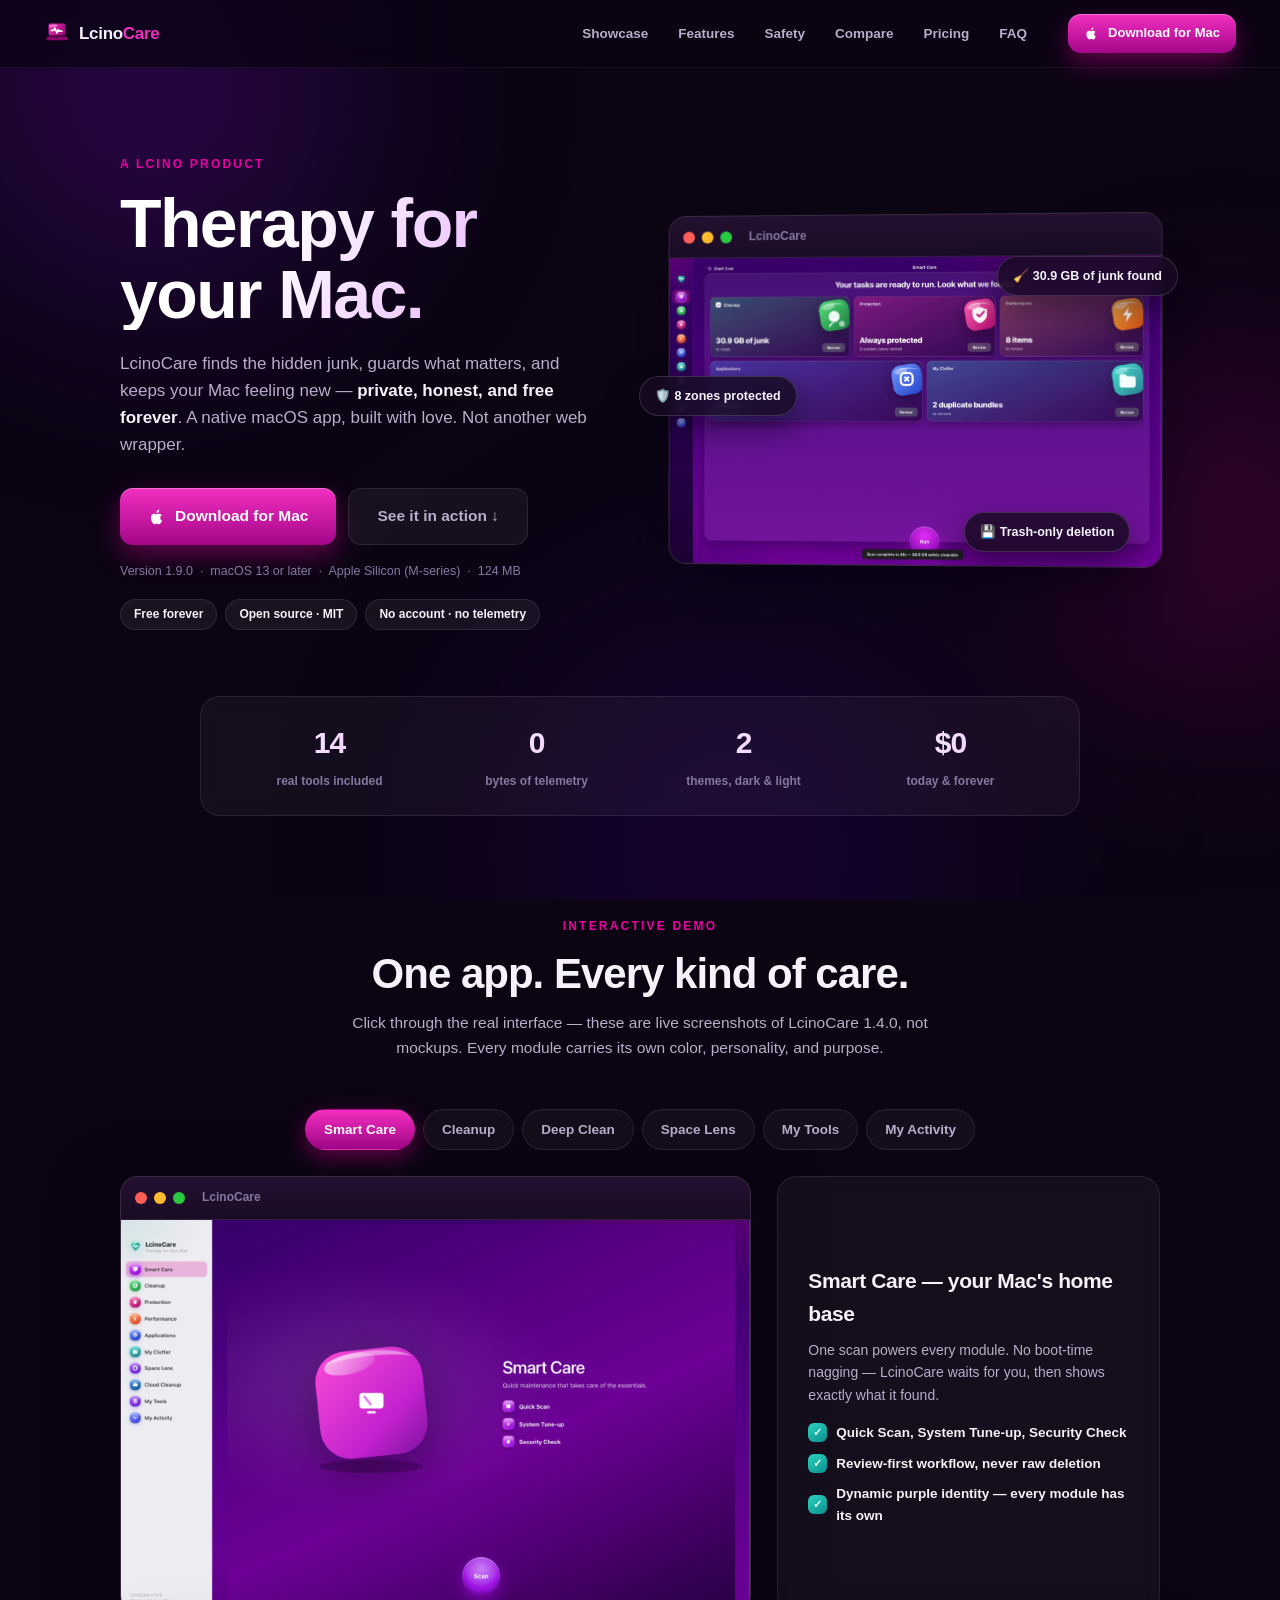
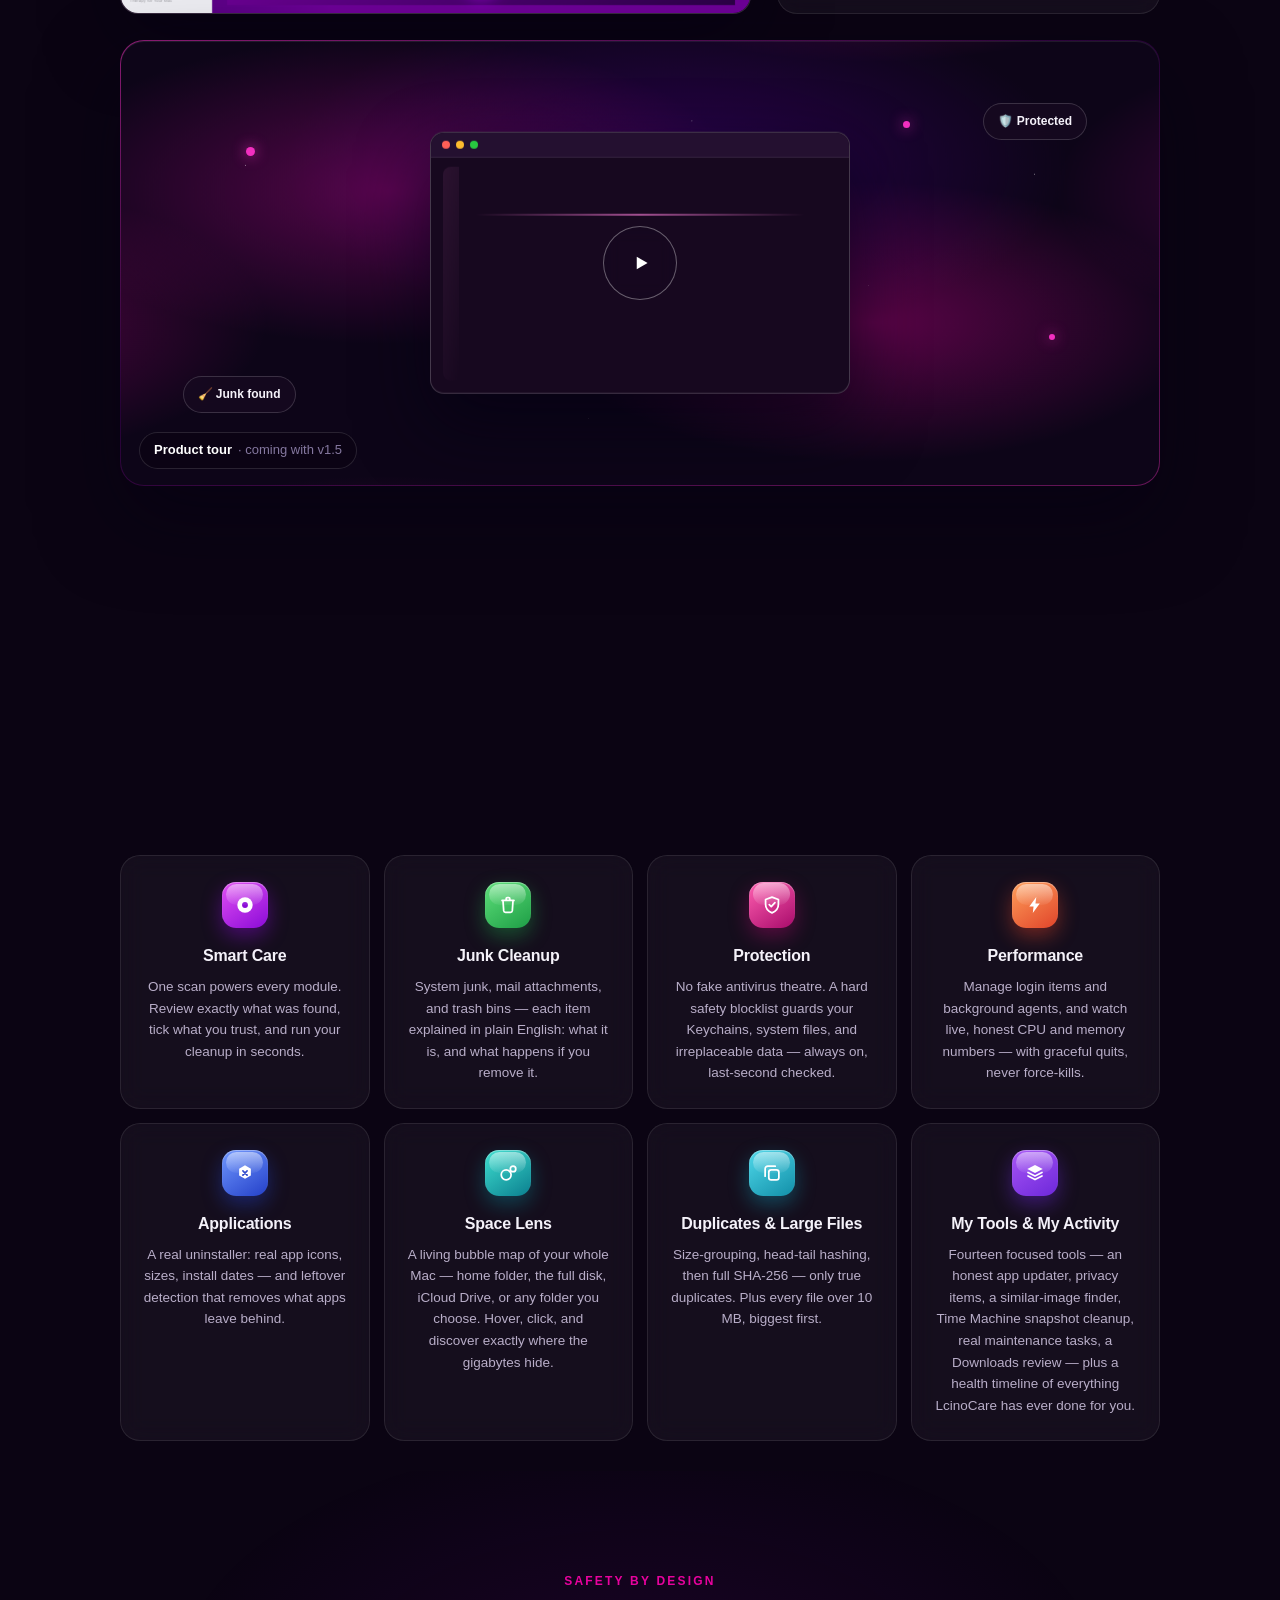
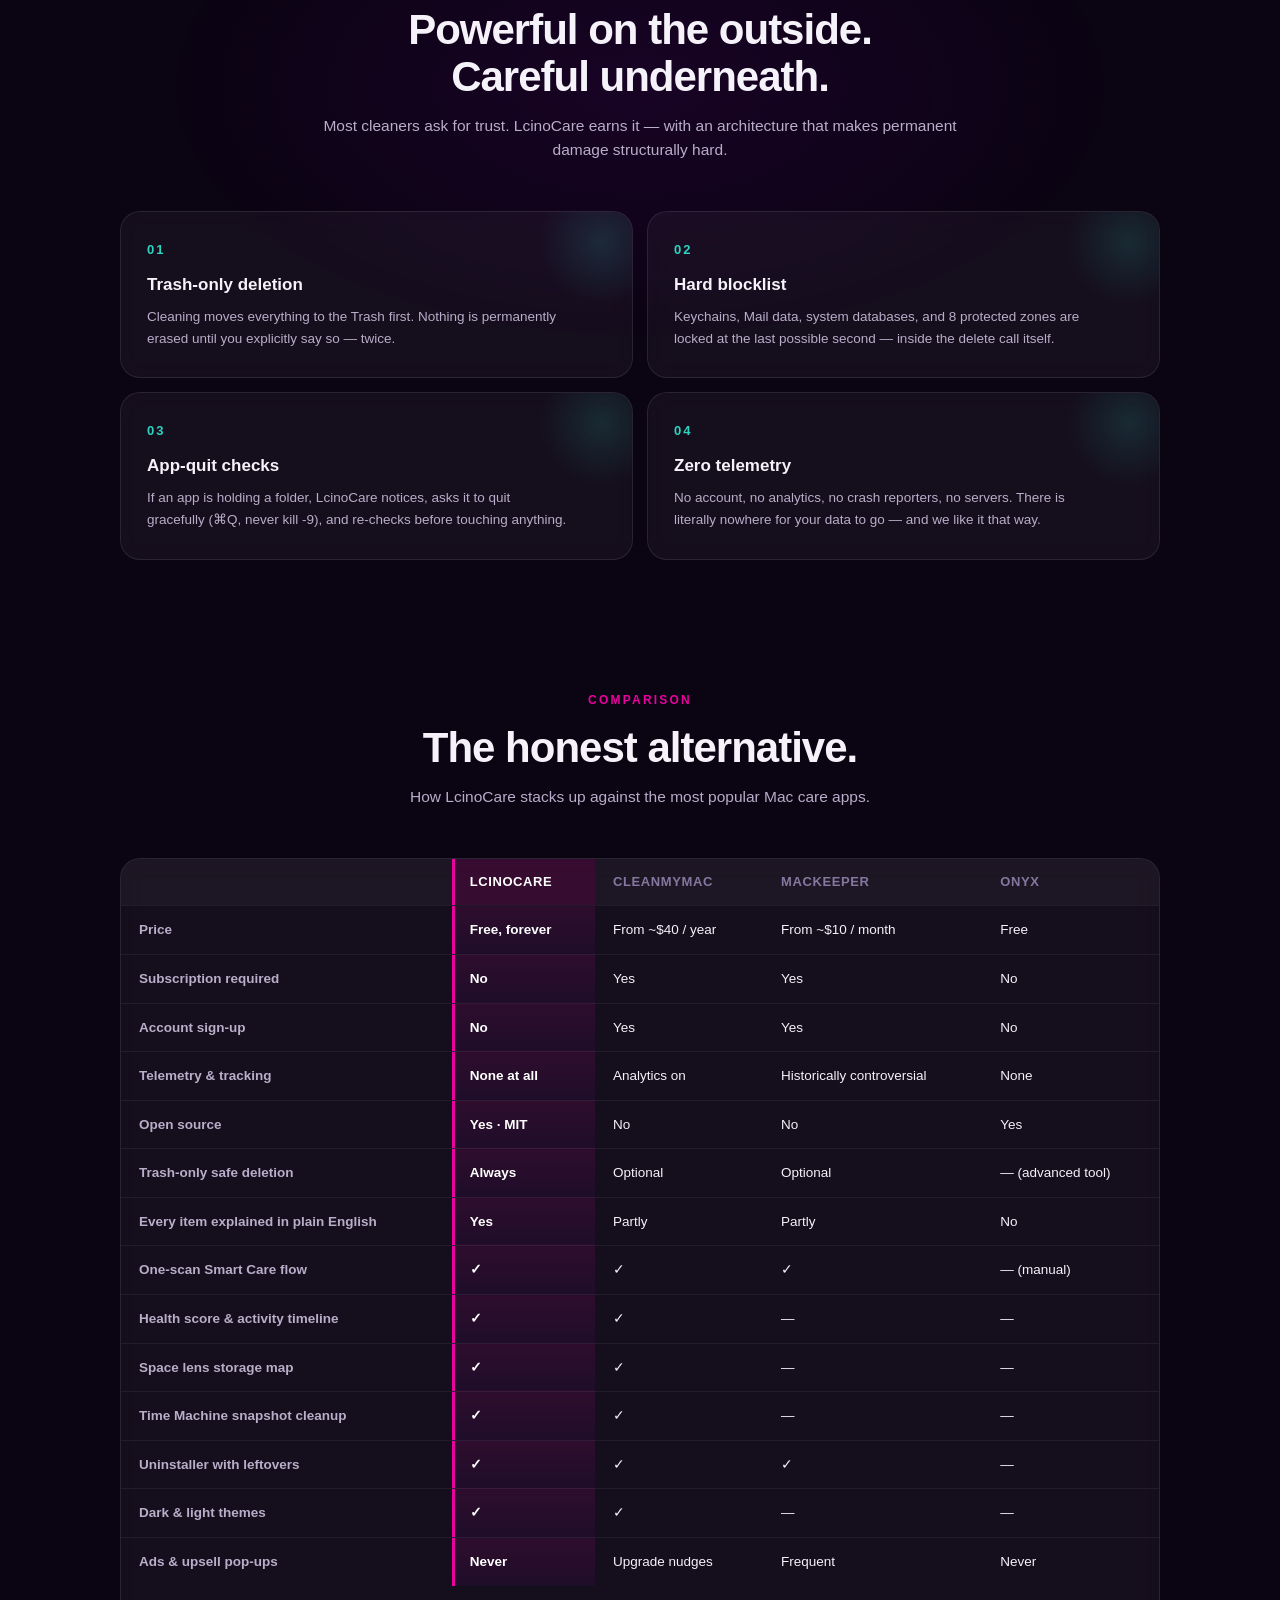
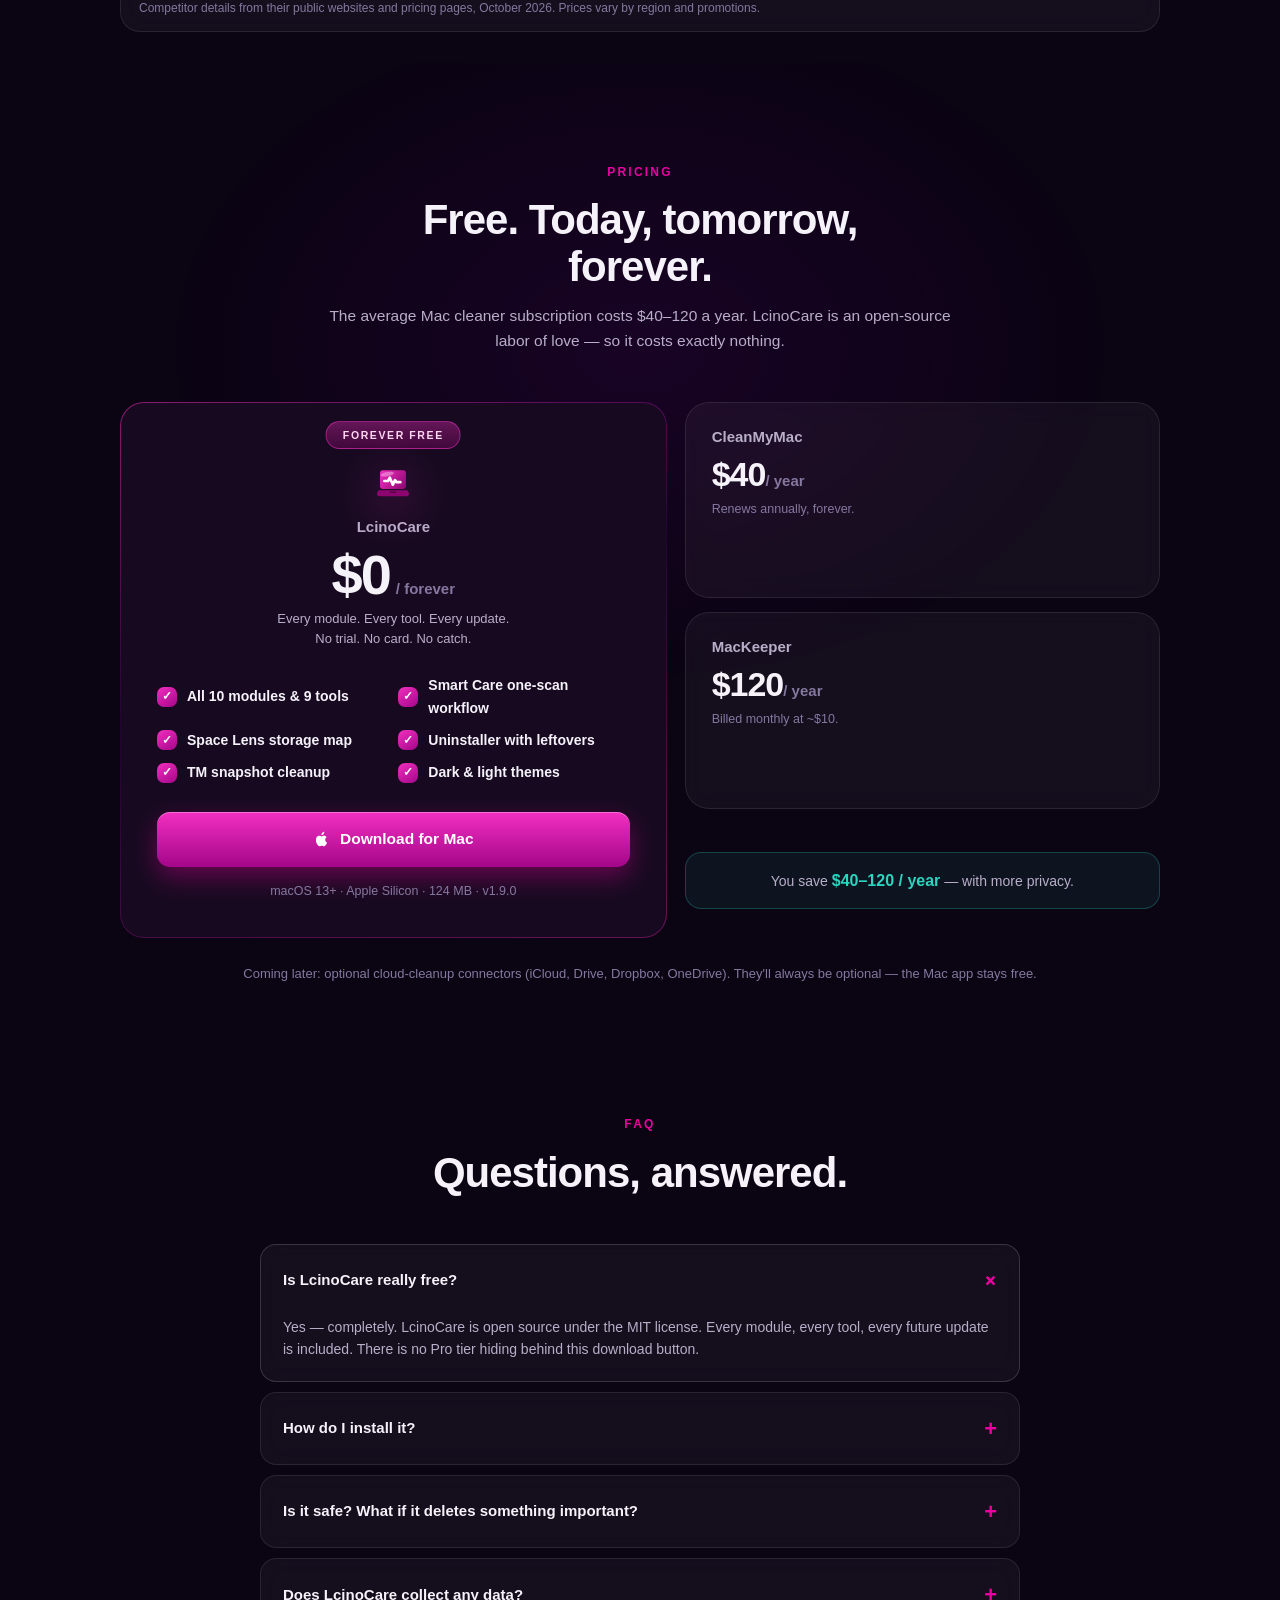
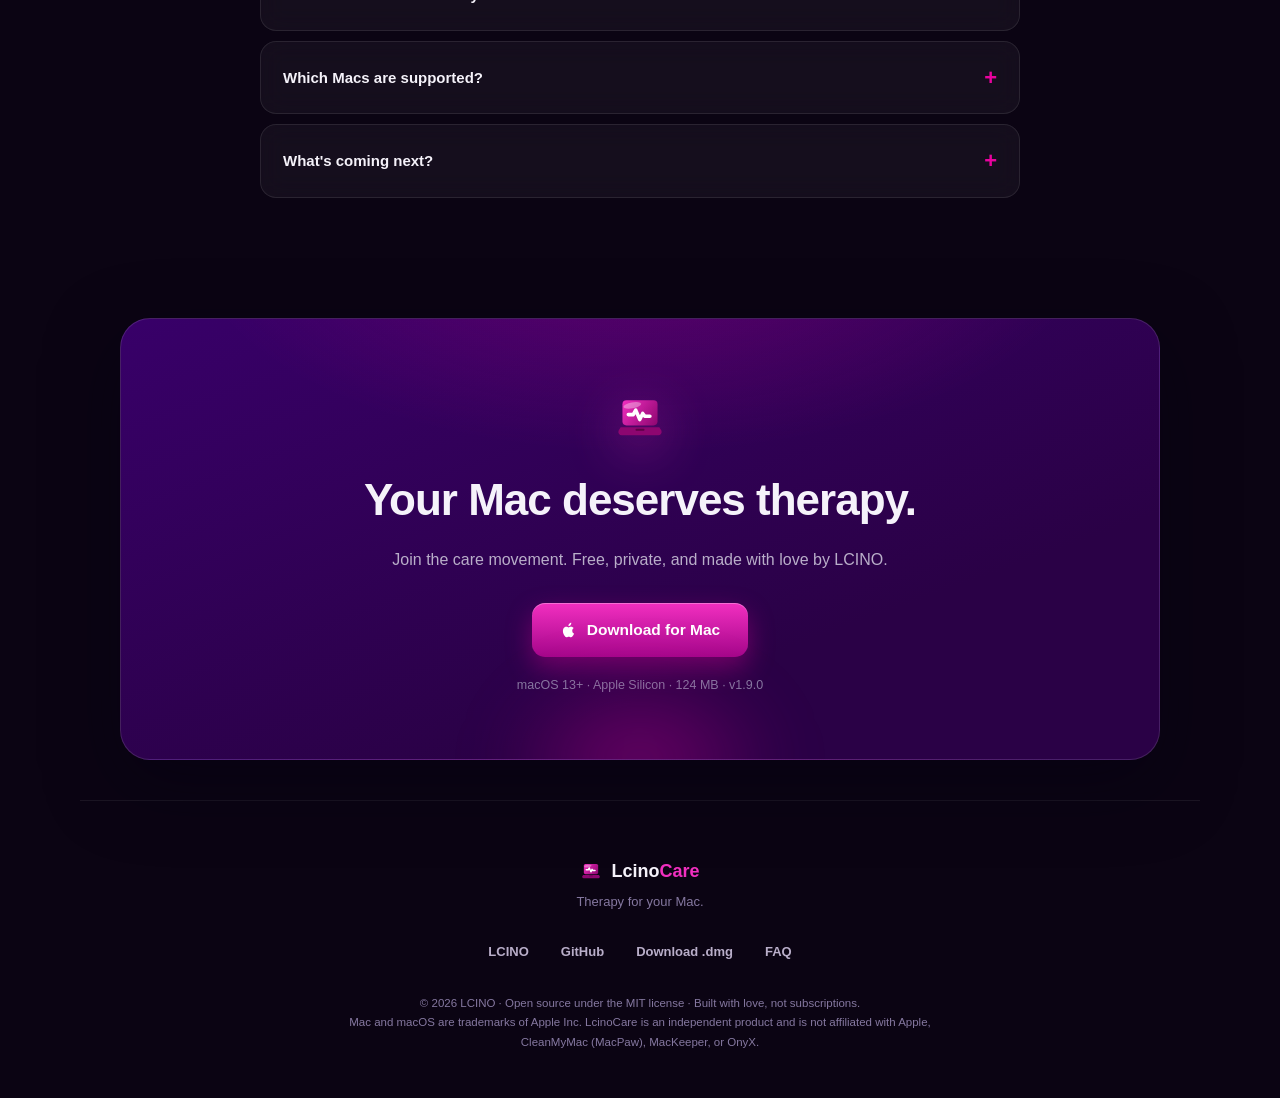
==== public/index.html @ a5ee8885 "Site: 14 tools, v1.9.0 (App Updater, Phase A complete)" ====
<!DOCTYPE html>
<html lang="en">
<head>
  <meta charset="UTF-8" />
  <meta name="viewport" content="width=device-width, initial-scale=1.0" />
  <title>LcinoCare — Therapy for Your Mac</title>
  <meta name="description" content="LcinoCare is a free, open-source, native macOS care app. Find hidden junk, visualize your storage, uninstall apps cleanly, and keep your Mac fast — private, honest, and safe by design." />
  <meta property="og:title" content="LcinoCare — Therapy for Your Mac" />
  <meta property="og:description" content="The free, private, native Mac cleaner. Trash-only safety, zero telemetry, no subscription. Ever." />
  <meta property="og:type" content="website" />
  <meta property="og:url" content="https://care.lcino.com/" />
  <meta property="og:image" content="https://care.lcino.com/assets/screens/smart-results.png" />
  <link rel="icon" type="image/svg+xml" href="favicon.svg" />
  <link rel="stylesheet" href="assets/css/style.css" />
</head>
<body>
  <div class="bg-orbs" aria-hidden="true">
    <span class="orb orb-a"></span>
    <span class="orb orb-b"></span>
    <span class="orb orb-c"></span>
  </div>

  <!-- ── Nav ─────────────────────────────────────────────── -->
  <header class="nav" id="top">
    <a class="nav-brand" href="#top">
      <img src="assets/img/logo.svg" alt="" width="26" height="26" />
      <span>Lcino<b>Care</b></span>
    </a>
    <nav class="nav-links">
      <a href="#showcase">Showcase</a>
      <a href="#features">Features</a>
      <a href="#safety">Safety</a>
      <a href="#compare">Compare</a>
      <a href="#pricing">Pricing</a>
      <a href="#faq">FAQ</a>
    </nav>
    <a class="btn btn-primary btn-sm" data-dl href="#">
      <svg width="15" height="15" viewBox="0 0 24 24" fill="currentColor" aria-hidden="true"><path d="M16.3 12.9c0-2.3 1.9-3.4 2-3.5-1.1-1.6-2.8-1.8-3.4-1.8-1.4-.1-2.8.9-3.5.9-.7 0-1.8-.8-3-.8-1.5 0-3 .9-3.8 2.3-1.6 2.8-.4 7 1.2 9.3.8 1.1 1.7 2.3 2.9 2.3 1.2 0 1.6-.7 3-.7 1.4 0 1.8.8 3 .7 1.2 0 2-1.1 2.8-2.2.9-1.3 1.3-2.5 1.3-2.6-.1 0-2.5-1-2.5-3.9zM14.1 5.3c.6-.8 1.1-1.9 1-3-1 0-2.1.7-2.8 1.5-.6.7-1.2 1.8-1 2.9 1.1 0 2.2-.6 2.8-1.4z"/></svg>
      Download for Mac
    </a>
  </header>

  <!-- ── Hero ────────────────────────────────────────────── -->
  <section class="hero">
    <div class="hero-copy">
      <div class="kicker reveal">A LCINO product</div>
      <h1 class="reveal">Therapy for<br />your Mac.</h1>
      <p class="hero-sub reveal">LcinoCare finds the hidden junk, guards what matters, and keeps your Mac
        feeling new — <b>private, honest, and free forever</b>. A native macOS app,
        built with love. Not another web wrapper.</p>
      <div class="hero-cta reveal">
        <a class="btn btn-primary btn-lg" data-dl href="#">
          <svg width="18" height="18" viewBox="0 0 24 24" fill="currentColor" aria-hidden="true"><path d="M16.3 12.9c0-2.3 1.9-3.4 2-3.5-1.1-1.6-2.8-1.8-3.4-1.8-1.4-.1-2.8.9-3.5.9-.7 0-1.8-.8-3-.8-1.5 0-3 .9-3.8 2.3-1.6 2.8-.4 7 1.2 9.3.8 1.1 1.7 2.3 2.9 2.3 1.2 0 1.6-.7 3-.7 1.4 0 1.8.8 3 .7 1.2 0 2-1.1 2.8-2.2.9-1.3 1.3-2.5 1.3-2.6-.1 0-2.5-1-2.5-3.9zM14.1 5.3c.6-.8 1.1-1.9 1-3-1 0-2.1.7-2.8 1.5-.6.7-1.2 1.8-1 2.9 1.1 0 2.2-.6 2.8-1.4z"/></svg>
          Download for Mac
        </a>
        <a class="btn btn-ghost btn-lg" href="#showcase">See it in action ↓</a>
      </div>
      <div class="hero-meta reveal">Version 1.9.0 &nbsp;·&nbsp; macOS 13 or later &nbsp;·&nbsp; Apple Silicon (M-series) &nbsp;·&nbsp; 124 MB</div>
      <div class="hero-badges reveal">
        <span class="badge">Free forever</span>
        <span class="badge">Open source · MIT</span>
        <span class="badge">No account · no telemetry</span>
      </div>
    </div>

    <div class="hero-stage reveal">
      <div class="tilt-wrap" id="hero-tilt">
        <div class="mac-window tilt-window">
          <div class="mac-titlebar"><i></i><i></i><i></i><span>LcinoCare</span></div>
          <img src="assets/screens/smart-results.png" alt="LcinoCare Smart Care screen with scan results and the floating Run button" />
        </div>
      </div>
      <div class="hero-float chip-1">🧹 30.9 GB of junk found</div>
      <div class="hero-float chip-2">🛡️ 8 zones protected</div>
      <div class="hero-float chip-3">💾 Trash-only deletion</div>
    </div>
  </section>

  <div class="stat-strip reveal">
    <div class="stat"><b>14</b><span>real tools included</span></div>
    <div class="stat"><b>0</b><span>bytes of telemetry</span></div>
    <div class="stat"><b>2</b><span>themes, dark &amp; light</span></div>
    <div class="stat"><b>$0</b><span>today &amp; forever</span></div>
  </div>

  <!-- ── Showcase ────────────────────────────────────────── -->
  <section class="section" id="showcase">
    <div class="section-head reveal">
      <div class="kicker">Interactive demo</div>
      <h2>One app. Every kind of care.</h2>
      <p>Click through the real interface — these are live screenshots of LcinoCare 1.4.0,
        not mockups. Every module carries its own color, personality, and purpose.</p>
    </div>

    <div class="showcase reveal">
      <div class="show-tabs" role="tablist" id="show-tabs">
        <button class="show-tab active" data-tab="smart" role="tab">Smart Care</button>
        <button class="show-tab" data-tab="cleanup" role="tab">Cleanup</button>
        <button class="show-tab" data-tab="manager" role="tab">Deep Clean</button>
        <button class="show-tab" data-tab="lens" role="tab">Space Lens</button>
        <button class="show-tab" data-tab="tools" role="tab">My Tools</button>
        <button class="show-tab" data-tab="activity" role="tab">My Activity</button>
      </div>

      <div class="show-stage" id="show-stage">
        <div class="mac-window">
          <div class="mac-titlebar"><i></i><i></i><i></i><span>LcinoCare</span></div>
          <div class="show-screens">
            <img data-screen="smart" src="assets/screens/smart-landing.png" alt="Smart Care landing with the Scan button" class="active" />
            <img data-screen="cleanup" src="assets/screens/cleanup-landing.png" alt="Junk Cleanup module landing in green" loading="lazy" decoding="async" />
            <img data-screen="manager" src="assets/screens/cleanup-manager.png" alt="Cleanup Manager three-pane interface" loading="lazy" decoding="async" />
            <img data-screen="lens" src="assets/screens/spacelens.png" alt="Space Lens bubble map of the home folder" loading="lazy" decoding="async" />
            <img data-screen="tools" src="assets/screens/my-tools.png" alt="My Tools grid with nine tools" loading="lazy" decoding="async" />
            <img data-screen="activity" src="assets/screens/my-activity.png" alt="My Activity health and history page" loading="lazy" decoding="async" />
          </div>
        </div>

        <div class="show-caption" id="show-caption">
          <h3 id="cap-title"></h3>
          <p id="cap-text"></p>
          <ul class="cap-list" id="cap-list"></ul>
        </div>
      </div>

      <div class="video-slot reveal">
        <div class="video-frame">
          <div class="v-scene" aria-hidden="true">
            <div class="v-mesh"></div>
            <div class="v-stars"></div>
            <div class="v-content">
              <div class="v-window">
                <div class="v-titlebar"><i></i><i></i><i></i></div>
                <div class="v-screen">
                  <svg class="v-pulse" viewBox="0 0 220 60" preserveAspectRatio="none">
                    <path d="M0 34 H34 l10-16 14 30 12-22 8 10 H106 l10-16 14 30 12-22 8 10 H220" fill="none" stroke="#ff7fdc" stroke-width="2.6" stroke-linecap="round" stroke-linejoin="round"/>
                  </svg>
                  <div class="v-beam"></div>
                  <div class="v-scan-line"></div>
                </div>
              </div>
              <span class="v-orbit o-a"></span>
              <span class="v-orbit o-b"></span>
              <span class="v-orbit o-c"></span>
              <span class="v-chip-float f-a">🧹 Junk found</span>
              <span class="v-chip-float f-b">🛡️ Protected</span>
            </div>
          </div>
          <button class="v-play" id="v-play" aria-label="Play product tour">
            <svg width="26" height="26" viewBox="0 0 24 24" fill="none" aria-hidden="true"><path d="M9 6.2l10 5.8-10 5.8z" fill="currentColor"/></svg>
          </button>
          <div class="v-label"><b>Product tour</b><span id="v-soon">· coming with v1.5</span></div>
        </div>
      </div>
    </div>
  </section>

  <!-- ── Features ────────────────────────────────────────── -->
  <section class="section" id="features">
    <div class="section-head reveal">
      <div class="kicker">Features</div>
      <h2>Everything your Mac needs.<br />Nothing it doesn't.</h2>
      <p>Ten modules, nine tools, one honest app. No fake warnings, no upsell walls,
        no "PRO" badges on things you already have.</p>
    </div>

    <div class="feature-grid">
      <div class="feature-card reveal">
        <span class="f-ico" style="--a:#e14ff2;--b:#8b0bd8"><svg width="22" height="22" viewBox="0 0 24 24" fill="none"><circle cx="12" cy="12" r="8.4" fill="#fff"/><circle cx="12" cy="12" r="3.2" fill="#8b0bd8"/></svg></span>
        <h3>Smart Care</h3>
        <p>One scan powers every module. Review exactly what was found, tick what you trust,
           and run your cleanup in seconds.</p>
      </div>
      <div class="feature-card reveal">
        <span class="f-ico" style="--a:#5ee07a;--b:#1e9e46"><svg width="22" height="22" viewBox="0 0 24 24" fill="none"><path d="M5.5 7h13M10 7V5.2A1.2 1.2 0 0 1 11.2 4h1.6A1.2 1.2 0 0 1 14 5.2V7m3.5 0l-.8 11.2a2 2 0 0 1-2 1.8H9.3a2 2 0 0 1-2-1.8L6.5 7" stroke="#fff" stroke-width="1.9" stroke-linecap="round" stroke-linejoin="round"/></svg></span>
        <h3>Junk Cleanup</h3>
        <p>System junk, mail attachments, and trash bins — each item explained in plain
           English: what it is, and what happens if you remove it.</p>
      </div>
      <div class="feature-card reveal">
        <span class="f-ico" style="--a:#ff5fb0;--b:#a80b6b"><svg width="22" height="22" viewBox="0 0 24 24" fill="none"><path d="M12 3.4l7 2.6v5.2c0 4.6-2.9 7.7-7 9.4-4.1-1.7-7-4.8-7-9.4V6z" stroke="#fff" stroke-width="1.9" stroke-linejoin="round"/><path d="M9 11.6l2.2 2.2 4-4.4" stroke="#fff" stroke-width="1.9" stroke-linecap="round" stroke-linejoin="round"/></svg></span>
        <h3>Protection</h3>
        <p>No fake antivirus theatre. A hard safety blocklist guards your Keychains,
           system files, and irreplaceable data — always on, last-second checked.</p>
      </div>
      <div class="feature-card reveal">
        <span class="f-ico" style="--a:#ff9f5a;--b:#e0442a"><svg width="22" height="22" viewBox="0 0 24 24" fill="none"><path d="M13.4 3.4L5.8 13.6h4.6l-.8 7 7.6-10.2h-4.7z" fill="#fff"/></svg></span>
        <h3>Performance</h3>
        <p>Manage login items and background agents, and watch live, honest CPU and
           memory numbers — with graceful quits, never force-kills.</p>
      </div>
      <div class="feature-card reveal">
        <span class="f-ico" style="--a:#6f97ff;--b:#2440c8"><svg width="22" height="22" viewBox="0 0 24 24" fill="none"><path d="M12 3.6l6.4 3.7v7.4L12 18.4l-6.4-3.7V7.3z" fill="#fff"/><path d="M9.7 9.7l4.6 4.6m0-4.6l-4.6 4.6" stroke="#2440c8" stroke-width="1.8" stroke-linecap="round"/></svg></span>
        <h3>Applications</h3>
        <p>A real uninstaller: real app icons, sizes, install dates — and leftover
           detection that removes what apps leave behind.</p>
      </div>
      <div class="feature-card reveal">
        <span class="f-ico" style="--a:#3fe0d0;--b:#0b7f8f"><svg width="22" height="22" viewBox="0 0 24 24" fill="none"><circle cx="10" cy="14" r="5.4" stroke="#fff" stroke-width="1.9"/><circle cx="17.5" cy="7.5" r="3" stroke="#fff" stroke-width="1.9"/></svg></span>
        <h3>Space Lens</h3>
        <p>A living bubble map of your whole Mac — home folder, the full disk,
           iCloud Drive, or any folder you choose. Hover, click, and discover
           exactly where the gigabytes hide.</p>
      </div>
      <div class="feature-card reveal">
        <span class="f-ico" style="--a:#4fd8ea;--b:#128fa8"><svg width="22" height="22" viewBox="0 0 24 24" fill="none"><rect x="8.5" y="8.5" width="11" height="11" rx="2.6" stroke="#fff" stroke-width="1.9"/><path d="M15.5 4.5h-8a3 3 0 0 0-3 3v8" stroke="#fff" stroke-width="1.9" stroke-linecap="round"/></svg></span>
        <h3>Duplicates &amp; Large Files</h3>
        <p>Size-grouping, head-tail hashing, then full SHA-256 — only true duplicates.
           Plus every file over 10 MB, biggest first.</p>
      </div>
      <div class="feature-card reveal">
        <span class="f-ico" style="--a:#a855f7;--b:#6d28d9"><svg width="22" height="22" viewBox="0 0 24 24" fill="none"><path d="M12 3.4l8.4 4.3L12 12 3.6 7.7z" fill="#fff"/><path d="M4.4 11.4L12 15.3l7.6-3.9M4.4 15.2L12 19.1l7.6-3.9" stroke="#fff" stroke-width="1.9" stroke-linecap="round" stroke-linejoin="round"/></svg></span>
        <h3>My Tools &amp; My Activity</h3>
        <p>Fourteen focused tools — an honest app updater, privacy items, a similar-image
           finder, Time Machine snapshot cleanup, real maintenance tasks, a Downloads
           review — plus a health timeline of everything LcinoCare has ever done for you.</p>
      </div>
    </div>
  </section>

  <!-- ── Safety ──────────────────────────────────────────── -->
  <section class="section section-alt" id="safety">
    <div class="section-head reveal">
      <div class="kicker">Safety by design</div>
      <h2>Powerful on the outside.<br />Careful underneath.</h2>
      <p>Most cleaners ask for trust. LcinoCare earns it — with an architecture
         that makes permanent damage structurally hard.</p>
    </div>
    <div class="safety-grid">
      <div class="safety-card reveal">
        <div class="s-num">01</div>
        <h3>Trash-only deletion</h3>
        <p>Cleaning moves everything to the Trash first. Nothing is permanently erased
           until you explicitly say so — twice.</p>
      </div>
      <div class="safety-card reveal">
        <div class="s-num">02</div>
        <h3>Hard blocklist</h3>
        <p>Keychains, Mail data, system databases, and 8 protected zones are locked at
           the last possible second — inside the delete call itself.</p>
      </div>
      <div class="safety-card reveal">
        <div class="s-num">03</div>
        <h3>App-quit checks</h3>
        <p>If an app is holding a folder, LcinoCare notices, asks it to quit gracefully
           (⌘Q, never kill -9), and re-checks before touching anything.</p>
      </div>
      <div class="safety-card reveal">
        <div class="s-num">04</div>
        <h3>Zero telemetry</h3>
        <p>No account, no analytics, no crash reporters, no servers. There is literally
           nowhere for your data to go — and we like it that way.</p>
      </div>
    </div>
  </section>

  <!-- ── Comparison ──────────────────────────────────────── -->
  <section class="section" id="compare">
    <div class="section-head reveal">
      <div class="kicker">Comparison</div>
      <h2>The honest alternative.</h2>
      <p>How LcinoCare stacks up against the most popular Mac care apps.</p>
    </div>
    <div class="table-wrap reveal">
      <table class="cmp-table">
        <thead>
          <tr>
            <th></th>
            <th class="us">LcinoCare</th>
            <th>CleanMyMac</th>
            <th>MacKeeper</th>
            <th>OnyX</th>
          </tr>
        </thead>
        <tbody>
          <tr><td>Price</td><td class="us">Free, forever</td><td>From ~$40 / year</td><td>From ~$10 / month</td><td>Free</td></tr>
          <tr><td>Subscription required</td><td class="us">No</td><td>Yes</td><td>Yes</td><td>No</td></tr>
          <tr><td>Account sign-up</td><td class="us">No</td><td>Yes</td><td>Yes</td><td>No</td></tr>
          <tr><td>Telemetry &amp; tracking</td><td class="us">None at all</td><td>Analytics on</td><td>Historically controversial</td><td>None</td></tr>
          <tr><td>Open source</td><td class="us">Yes · MIT</td><td>No</td><td>No</td><td>Yes</td></tr>
          <tr><td>Trash-only safe deletion</td><td class="us">Always</td><td>Optional</td><td>Optional</td><td>— (advanced tool)</td></tr>
          <tr><td>Every item explained in plain English</td><td class="us">Yes</td><td>Partly</td><td>Partly</td><td>No</td></tr>
          <tr><td>One-scan Smart Care flow</td><td class="us">✓</td><td>✓</td><td>✓</td><td>— (manual)</td></tr>
          <tr><td>Health score &amp; activity timeline</td><td class="us">✓</td><td>✓</td><td>—</td><td>—</td></tr>
          <tr><td>Space lens storage map</td><td class="us">✓</td><td>✓</td><td>—</td><td>—</td></tr>
          <tr><td>Time Machine snapshot cleanup</td><td class="us">✓</td><td>✓</td><td>—</td><td>—</td></tr>
          <tr><td>Uninstaller with leftovers</td><td class="us">✓</td><td>✓</td><td>✓</td><td>—</td></tr>
          <tr><td>Dark &amp; light themes</td><td class="us">✓</td><td>✓</td><td>—</td><td>—</td></tr>
          <tr><td>Ads &amp; upsell pop-ups</td><td class="us">Never</td><td>Upgrade nudges</td><td>Frequent</td><td>Never</td></tr>
        </tbody>
      </table>
      <p class="table-note">Competitor details from their public websites and pricing pages, October 2026. Prices vary by region and promotions.</p>
    </div>
  </section>

  <!-- ── Pricing ─────────────────────────────────────────── -->
  <section class="section section-alt" id="pricing">
    <div class="section-head reveal">
      <div class="kicker">Pricing</div>
      <h2>Free. Today, tomorrow,<br />forever.</h2>
      <p>The average Mac cleaner subscription costs $40–120 a year. LcinoCare is
         an open-source labor of love — so it costs exactly nothing.</p>
    </div>
    <div class="pricing-wrap reveal">
      <div class="price-card main-price">
        <div class="mp-ribbon">Forever Free</div>
        <div class="mp-head">
          <img src="assets/img/logo.svg" alt="" width="40" height="40" />
          <div class="p-name">LcinoCare</div>
          <div class="p-price">$0<span>/ forever</span></div>
          <p class="mp-tag">Every module. Every tool. Every update.<br />No trial. No card. No catch.</p>
        </div>
        <ul class="p-list p-list-2">
          <li>All 10 modules &amp; 9 tools</li>
          <li>Smart Care one-scan workflow</li>
          <li>Space Lens storage map</li>
          <li>Uninstaller with leftovers</li>
          <li>TM snapshot cleanup</li>
          <li>Dark &amp; light themes</li>
        </ul>
        <a class="btn btn-primary btn-lg btn-block" data-dl href="#">
          <svg width="18" height="18" viewBox="0 0 24 24" fill="currentColor" aria-hidden="true"><path d="M16.3 12.9c0-2.3 1.9-3.4 2-3.5-1.1-1.6-2.8-1.8-3.4-1.8-1.4-.1-2.8.9-3.5.9-.7 0-1.8-.8-3-.8-1.5 0-3 .9-3.8 2.3-1.6 2.8-.4 7 1.2 9.3.8 1.1 1.7 2.3 2.9 2.3 1.2 0 1.6-.7 3-.7 1.4 0 1.8.8 3 .7 1.2 0 2-1.1 2.8-2.2.9-1.3 1.3-2.5 1.3-2.6-.1 0-2.5-1-2.5-3.9zM14.1 5.3c.6-.8 1.1-1.9 1-3-1 0-2.1.7-2.8 1.5-.6.7-1.2 1.8-1 2.9 1.1 0 2.2-.6 2.8-1.4z"/></svg>
          Download for Mac
        </a>
        <p class="p-note">macOS 13+ · Apple Silicon · 124 MB · v1.9.0</p>
      </div>
      <div class="price-side">
        <div class="price-card mini">
          <div class="p-name">CleanMyMac</div>
          <div class="p-price muted">$40<span>/ year</span></div>
          <p>Renews annually, forever.</p>
        </div>
        <div class="price-card mini">
          <div class="p-name">MacKeeper</div>
          <div class="p-price muted">$120<span>/ year</span></div>
          <p>Billed monthly at ~$10.</p>
        </div>
        <div class="save-pill">You save <b>$40–120 / year</b> — with more privacy.</div>
      </div>
    </div>
    <p class="pricing-foot reveal">Coming later: optional cloud-cleanup connectors (iCloud, Drive, Dropbox, OneDrive).
      They'll always be optional — the Mac app stays free.</p>
  </section>

  <!-- ── FAQ ─────────────────────────────────────────────── -->
  <section class="section" id="faq">
    <div class="section-head reveal">
      <div class="kicker">FAQ</div>
      <h2>Questions, answered.</h2>
    </div>
    <div class="faq-list reveal">
      <details open>
        <summary>Is LcinoCare really free?</summary>
        <p>Yes — completely. LcinoCare is open source under the MIT license. Every module,
           every tool, every future update is included. There is no Pro tier hiding behind
           this download button.</p>
      </details>
      <details>
        <summary>How do I install it?</summary>
        <p>Download the .dmg, open it, and drag LcinoCare into Applications. On first launch,
           macOS will note the app isn't from the App Store — right-click it and choose
           <b>Open</b> once. (Proper notarization is on the roadmap.) The Mac App Store
           version will arrive later.</p>
      </details>
      <details>
        <summary>Is it safe? What if it deletes something important?</summary>
        <p>LcinoCare only ever moves items to the Trash — never permanent deletion — until
           you explicitly empty it. A hard blocklist locks Keychains, Mail data, system
           databases, and other sensitive zones inside the delete call itself. And every
           single item is explained: what it is, and what happens if you remove it.</p>
      </details>
      <details>
        <summary>Does LcinoCare collect any data?</summary>
        <p>No. There is no account, no analytics, no crash reporting, and no server to send
           anything to. Scan results and history never leave your Mac.</p>
      </details>
      <details>
        <summary>Which Macs are supported?</summary>
        <p>Any Mac with Apple Silicon (M1, M2, M3, M4) running macOS 13 Ventura or later.
           The app is a native 124 MB download with no bundled adware.</p>
      </details>
      <details>
        <summary>What's coming next?</summary>
        <p>Cloud-cleanup connectors (iCloud, Google Drive, Dropbox, OneDrive), notarized
           builds with auto-update, a menu-bar widget, and scheduled scans — in that order,
           driven by what users actually ask for.</p>
      </details>
    </div>
  </section>

  <!-- ── Final CTA ───────────────────────────────────────── -->
  <section class="final-cta reveal">
    <div class="cta-panel">
      <div class="cta-glow" aria-hidden="true"></div>
      <img src="assets/img/logo.svg" alt="" width="54" height="54" />
      <h2>Your Mac deserves therapy.</h2>
      <p>Join the care movement. Free, private, and made with love by LCINO.</p>
      <a class="btn btn-primary btn-lg" data-dl href="#">
        <svg width="18" height="18" viewBox="0 0 24 24" fill="currentColor" aria-hidden="true"><path d="M16.3 12.9c0-2.3 1.9-3.4 2-3.5-1.1-1.6-2.8-1.8-3.4-1.8-1.4-.1-2.8.9-3.5.9-.7 0-1.8-.8-3-.8-1.5 0-3 .9-3.8 2.3-1.6 2.8-.4 7 1.2 9.3.8 1.1 1.7 2.3 2.9 2.3 1.2 0 1.6-.7 3-.7 1.4 0 1.8.8 3 .7 1.2 0 2-1.1 2.8-2.2.9-1.3 1.3-2.5 1.3-2.6-.1 0-2.5-1-2.5-3.9zM14.1 5.3c.6-.8 1.1-1.9 1-3-1 0-2.1.7-2.8 1.5-.6.7-1.2 1.8-1 2.9 1.1 0 2.2-.6 2.8-1.4z"/></svg>
        Download for Mac
      </a>
      <p class="cta-meta">macOS 13+ · Apple Silicon · 124 MB · v1.9.0</p>
    </div>
  </section>

  <!-- ── Footer ──────────────────────────────────────────── -->
  <footer class="footer">
    <div class="foot-brand">
      <img src="assets/img/logo.svg" alt="" width="22" height="22" />
      <span>Lcino<b>Care</b></span>
    </div>
    <p class="foot-tag">Therapy for your Mac.</p>
    <nav class="foot-links">
      <a href="https://lcino.com" target="_blank" rel="noopener">LCINO</a>
      <a href="https://github.com/LCINO/lcinocare" target="_blank" rel="noopener">GitHub</a>
      <a data-dl href="#">Download .dmg</a>
      <a href="#faq">FAQ</a>
    </nav>
    <p class="foot-fine">© 2026 LCINO · Open source under the MIT license · Built with love, not subscriptions.<br />
      Mac and macOS are trademarks of Apple Inc. LcinoCare is an independent product and is not affiliated with Apple,
      CleanMyMac (MacPaw), MacKeeper, or OnyX.</p>
  </footer>

  <script src="assets/js/main.js"></script>
</body>
</html>
---- public/assets/css/style.css ----
/* LcinoCare — marketing site design system.
   Cinematic dark, LCINO purple identity, glass surfaces, fluid motion.
   No frameworks, no web fonts — system stack only, instant load. */

:root {
  --bg: #0b0413;
  --bg-2: #12081f;
  --ink: #f5f2fa;
  --ink-2: #b9aec9;
  --ink-3: #8578a0;
  --brand-a: #380069;
  --brand-b: #6d0097;
  --magenta: #e8029e;
  --magenta-2: #f22fc0;
  --magenta-soft: rgba(232, 2, 158, 0.14);
  --teal: #2dd4bf;
  --card: rgba(255, 255, 255, 0.045);
  --card-border: rgba(255, 255, 255, 0.09);
  --radius: 20px;
  --shadow: 0 24px 70px rgba(5, 0, 18, 0.55);
  --max: 1120px;
}

* { margin: 0; padding: 0; box-sizing: border-box; }
html { scroll-behavior: smooth; }
@media (prefers-reduced-motion: reduce) {
  html { scroll-behavior: auto; }
  *, *::before, *::after { animation: none !important; transition: none !important; }
}

body {
  font-family: -apple-system, BlinkMacSystemFont, "SF Pro Text", "Segoe UI", "Helvetica Neue", sans-serif;
  background: var(--bg);
  color: var(--ink);
  line-height: 1.6;
  overflow-x: hidden;
  -webkit-font-smoothing: antialiased;
}

img { max-width: 100%; display: block; }
a { color: inherit; text-decoration: none; }
section { scroll-margin-top: 84px; }

/* ── ambient background orbs ─────────────────────────────── */

.bg-orbs { position: fixed; inset: 0; z-index: -1; overflow: hidden; }
.orb { position: absolute; border-radius: 50%; filter: blur(90px); opacity: .5; }
.orb-a { width: 620px; height: 620px; top: -220px; left: -160px; background: radial-gradient(circle, #5b0a9e, transparent 70%); animation: drift 26s ease-in-out infinite; }
.orb-b { width: 520px; height: 520px; top: 30%; right: -200px; background: radial-gradient(circle, rgba(232, 2, 158, .5), transparent 70%); animation: drift 32s ease-in-out infinite reverse; }
.orb-c { width: 700px; height: 700px; bottom: -300px; left: 30%; background: radial-gradient(circle, #2a0160, transparent 70%); animation: drift 38s ease-in-out infinite; }
@keyframes drift {
  0%, 100% { transform: translate(0, 0) scale(1); }
  50% { transform: translate(60px, -50px) scale(1.12); }
}

/* ── nav ─────────────────────────────────────────────────── */

.nav {
  position: fixed; top: 0; left: 0; right: 0; z-index: 100;
  display: flex; align-items: center; gap: 28px;
  padding: 14px clamp(20px, 4vw, 44px);
  background: rgba(11, 4, 19, 0.72);
  backdrop-filter: blur(18px);
  -webkit-backdrop-filter: blur(18px);
  border-bottom: 1px solid rgba(255, 255, 255, 0.06);
}
.nav-brand { display: flex; align-items: center; gap: 9px; font-size: 17px; font-weight: 800; letter-spacing: -0.3px; }
.nav-brand b { color: var(--magenta-2); }
.nav-links { display: flex; gap: 4px; margin-left: auto; }
.nav-links a {
  font-size: 13.5px; font-weight: 600; color: var(--ink-2);
  padding: 7px 13px; border-radius: 9px; transition: color .16s, background .16s;
}
.nav-links a:hover { color: var(--ink); background: rgba(255, 255, 255, 0.06); }
@media (max-width: 860px) { .nav-links { display: none; } }

/* ── buttons & badges ────────────────────────────────────── */

.btn {
  display: inline-flex; align-items: center; justify-content: center; gap: 9px;
  border: none; cursor: pointer; font: inherit; font-weight: 700;
  border-radius: 13px; transition: transform .16s ease, box-shadow .2s ease, filter .2s ease, background .16s;
  white-space: nowrap;
}
.btn-primary {
  color: #fff;
  background: linear-gradient(180deg, #f22fc0, #a4068a);
  box-shadow: inset 0 1px 0 rgba(255,255,255,.3), 0 10px 26px rgba(232, 2, 158, 0.38);
}
.btn-primary:hover { filter: brightness(1.09); transform: translateY(-2px); box-shadow: inset 0 1px 0 rgba(255,255,255,.3), 0 16px 34px rgba(232, 2, 158, 0.48); }
.btn-primary:active { transform: translateY(0) scale(.97); }
.btn-ghost { color: var(--ink-2); background: rgba(255, 255, 255, 0.05); border: 1px solid var(--card-border); }
.btn-ghost:hover { color: var(--ink); background: rgba(255, 255, 255, 0.1); transform: translateY(-2px); }
.btn-sm { padding: 9px 16px; font-size: 13px; }
.btn-lg { padding: 15px 28px; font-size: 15.5px; }
.btn-block { width: 100%; }

.badge {
  display: inline-flex; align-items: center;
  font-size: 12px; font-weight: 700;
  padding: 5px 13px; border-radius: 999px;
  color: var(--ink);
  background: rgba(255, 255, 255, 0.06);
  border: 1px solid var(--card-border);
}

/* ── hero ────────────────────────────────────────────────── */

.hero {
  max-width: var(--max);
  margin: 0 auto;
  padding: 150px clamp(20px, 4vw, 40px) 40px;
  display: grid;
  grid-template-columns: 1.02fr 1fr;
  gap: 40px;
  align-items: center;
}
@media (max-width: 980px) { .hero { grid-template-columns: 1fr; padding-top: 120px; } }

.kicker {
  display: inline-block;
  font-size: 12px; font-weight: 800; letter-spacing: 2.2px; text-transform: uppercase;
  color: var(--magenta);
  margin-bottom: 14px;
}
.hero h1 {
  font-size: clamp(44px, 6vw, 68px);
  font-weight: 800; letter-spacing: -1.6px; line-height: 1.04;
  margin-bottom: 20px;
  background: linear-gradient(120deg, #fff 30%, #e9b8ff 75%, #ff9be1);
  -webkit-background-clip: text; background-clip: text;
  -webkit-text-fill-color: transparent;
}
.hero-sub { font-size: 17px; color: var(--ink-2); max-width: 480px; margin-bottom: 30px; }
.hero-sub b { color: var(--ink); }
.hero-cta { display: flex; gap: 12px; flex-wrap: wrap; margin-bottom: 16px; }
.hero-meta { font-size: 12.5px; color: var(--ink-3); margin-bottom: 18px; }
.hero-badges { display: flex; gap: 8px; flex-wrap: wrap; }

/* 3D stage */
.hero-stage { position: relative; perspective: 1400px; }
.tilt-wrap { transform-style: preserve-3d; }
.tilt-window { transition: transform .25s cubic-bezier(.3,.9,.4,1); will-change: transform; }

.mac-window {
  border-radius: 18px; overflow: hidden;
  border: 1px solid rgba(255, 255, 255, 0.14);
  box-shadow:
    0 2px 0 rgba(255, 255, 255, 0.08) inset,
    var(--shadow);
  background: #17081f;
}
.mac-titlebar {
  display: flex; align-items: center; gap: 7px;
  padding: 11px 14px;
  background: linear-gradient(180deg, #241030, #1a0c25);
  border-bottom: 1px solid rgba(255, 255, 255, 0.07);
}
.mac-titlebar i { width: 12px; height: 12px; border-radius: 50%; }
.mac-titlebar i:nth-child(1) { background: #ff5f57; }
.mac-titlebar i:nth-child(2) { background: #febc2e; }
.mac-titlebar i:nth-child(3) { background: #28c840; }
.mac-titlebar span { margin-left: 10px; font-size: 12px; font-weight: 700; color: var(--ink-3); }

.hero-stage .mac-window { animation: floaty 7s ease-in-out infinite; }
@keyframes floaty { 0%,100% { transform: translateY(0); } 50% { transform: translateY(-10px); } }
.hero-stage .tilt-window { animation: none; }

.hero-float {
  position: absolute; z-index: 3;
  font-size: 12.5px; font-weight: 700; color: var(--ink);
  padding: 9px 15px; border-radius: 999px;
  background: rgba(23, 10, 32, 0.82);
  border: 1px solid rgba(255, 255, 255, 0.14);
  backdrop-filter: blur(10px);
  box-shadow: 0 12px 30px rgba(5, 0, 18, 0.5);
  animation: floaty 6s ease-in-out infinite;
}
.chip-1 { top: 12%; right: -18px; animation-delay: .6s; }
.chip-2 { top: 46%; left: -26px; animation-delay: 1.8s; }
.chip-3 { bottom: 4%; right: 6%; animation-delay: 3s; }
@media (max-width: 980px) { .hero-float { display: none; } }

/* ── stat strip ──────────────────────────────────────────── */

.stat-strip {
  max-width: 880px; margin: 26px auto 0;
  display: grid; grid-template-columns: repeat(4, 1fr);
  padding: 22px 30px; gap: 10px;
  border-radius: var(--radius);
  background: var(--card);
  border: 1px solid var(--card-border);
  backdrop-filter: blur(12px);
}
@media (max-width: 720px) { .stat-strip { grid-template-columns: repeat(2, 1fr); } }
.stat { text-align: center; }
.stat b { display: block; font-size: 30px; font-weight: 800; letter-spacing: -1px;
  background: linear-gradient(120deg, #fff, #e9b8ff); -webkit-background-clip: text; background-clip: text; -webkit-text-fill-color: transparent; }
.stat span { font-size: 12px; color: var(--ink-3); font-weight: 600; }

/* ── sections ────────────────────────────────────────────── */

.section { max-width: var(--max); margin: 0 auto; padding: 96px clamp(20px, 4vw, 40px) 30px; }
.section-alt { position: relative; }
.section-alt::before {
  content: ''; position: absolute; inset: 0; z-index: -1;
  background: radial-gradient(60% 50% at 50% 30%, rgba(109, 0, 151, 0.14), transparent 70%);
}
.section-head { text-align: center; max-width: 640px; margin: 0 auto 48px; }
.section-head h2 { font-size: clamp(30px, 4vw, 42px); font-weight: 800; letter-spacing: -1px; line-height: 1.12; }
.section-head p { margin-top: 14px; font-size: 15.5px; color: var(--ink-2); }

/* ── showcase ────────────────────────────────────────────── */

.show-tabs {
  display: flex; gap: 8px; flex-wrap: wrap; justify-content: center;
  margin-bottom: 26px;
}
.show-tab {
  border: 1px solid var(--card-border);
  background: rgba(255, 255, 255, 0.04);
  color: var(--ink-2);
  font: inherit; font-size: 13.5px; font-weight: 700;
  padding: 9px 18px; border-radius: 999px; cursor: pointer;
  transition: all .18s ease;
}
.show-tab:hover { color: var(--ink); background: rgba(255, 255, 255, 0.09); transform: translateY(-1px); }
.show-tab.active {
  color: #fff; border-color: transparent;
  background: linear-gradient(180deg, #f22fc0, #a4068a);
  box-shadow: 0 8px 22px rgba(232, 2, 158, 0.4);
}

.show-stage { display: grid; grid-template-columns: 1.65fr 1fr; gap: 26px; align-items: stretch; }
@media (max-width: 920px) { .show-stage { grid-template-columns: 1fr; } }

.show-screens { position: relative; aspect-ratio: 16 / 10; background: #17081f; }
.show-screens img {
  position: absolute; inset: 0; width: 100%; height: 100%;
  object-fit: cover; object-position: top left;
  opacity: 0; transform: scale(1.015) translateY(6px);
  transition: opacity .5s ease, transform .6s cubic-bezier(.3,.9,.4,1);
}
.show-screens img.active { opacity: 1; transform: none; }

.show-caption {
  display: flex; flex-direction: column; justify-content: center;
  padding: 28px 30px;
  border-radius: var(--radius);
  background: var(--card);
  border: 1px solid var(--card-border);
  backdrop-filter: blur(12px);
}
.show-caption h3 { font-size: 21px; font-weight: 800; letter-spacing: -0.4px; margin-bottom: 8px; }
.show-caption p { font-size: 14px; color: var(--ink-2); margin-bottom: 16px; }
.cap-list { list-style: none; display: flex; flex-direction: column; gap: 9px; }
.cap-list li {
  display: flex; align-items: center; gap: 9px;
  font-size: 13.5px; font-weight: 600; color: var(--ink);
}
.cap-list li::before {
  content: '✓'; flex-shrink: 0;
  width: 19px; height: 19px; border-radius: 6px;
  display: inline-flex; align-items: center; justify-content: center;
  font-size: 11px; color: #fff;
  background: linear-gradient(145deg, var(--teal), #0a8f8f);
}

.video-slot { margin-top: 26px; }
.video-frame {
  position: relative; overflow: hidden;
  aspect-ratio: 21 / 9; min-height: 340px;
  border-radius: 24px;
  border: 1px solid transparent;
  background:
    linear-gradient(#0d0518, #0d0518) padding-box,
    linear-gradient(160deg, rgba(242, 47, 192, 0.55), rgba(109, 0, 151, 0.28) 45%, rgba(242, 47, 192, 0.4)) border-box;
  box-shadow: inset 0 1px 0 rgba(255, 255, 255, 0.08), 0 34px 80px rgba(5, 0, 18, 0.6);
  transition: box-shadow .3s ease;
  transform-style: preserve-3d;
}
.video-frame:hover {
  box-shadow: inset 0 1px 0 rgba(255, 255, 255, 0.08),
    0 40px 96px rgba(5, 0, 18, 0.68),
    0 0 60px rgba(232, 2, 158, 0.22);
}
/* diagonal light sweep on hover */
.video-frame::after {
  content: ''; position: absolute; top: -40%; bottom: -40%; left: 0;
  width: 46%; z-index: 6; pointer-events: none;
  background: linear-gradient(100deg, transparent, rgba(255, 255, 255, 0.09), transparent);
  transform: translateX(-160%) rotate(8deg);
  transition: transform 1s cubic-bezier(.3,.9,.4,1);
}
.video-frame:hover::after { transform: translateX(400%) rotate(8deg); }
@media (max-width: 720px) { .video-frame { aspect-ratio: 16 / 10; } }

/* the living scene inside the "video" */
.v-scene { position: absolute; inset: 0; }
.v-content { position: absolute; inset: 0; transform-style: preserve-3d; }
.v-mesh {
  position: absolute; inset: -40%;
  background:
    radial-gradient(closest-side, rgba(141, 6, 112, 0.55), transparent 70%) 20% 30% / 55% 55%,
    radial-gradient(closest-side, rgba(232, 2, 158, 0.35), transparent 70%) 75% 65% / 50% 50%,
    radial-gradient(closest-side, rgba(56, 0, 105, 0.65), transparent 70%) 55% 20% / 60% 60%;
  animation: vMesh 18s ease-in-out infinite alternate;
}
@keyframes vMesh {
  from { transform: rotate(0deg) scale(1); }
  to { transform: rotate(14deg) scale(1.18); }
}
.v-stars {
  position: absolute; inset: 0;
  background-image:
    radial-gradient(1.5px 1.5px at 12% 28%, rgba(255,255,255,.5), transparent 60%),
    radial-gradient(1px 1px at 30% 70%, rgba(255,255,255,.35), transparent 60%),
    radial-gradient(1.5px 1.5px at 55% 18%, rgba(255,255,255,.4), transparent 60%),
    radial-gradient(1px 1px at 72% 55%, rgba(255,255,255,.3), transparent 60%),
    radial-gradient(1.5px 1.5px at 88% 30%, rgba(255,255,255,.5), transparent 60%),
    radial-gradient(1px 1px at 45% 85%, rgba(255,255,255,.3), transparent 60%),
    radial-gradient(1px 1px at 8% 80%, rgba(255,255,255,.35), transparent 60%);
  animation: vTwinkle 4.5s ease-in-out infinite alternate;
}
@keyframes vTwinkle { from { opacity: .45; } to { opacity: 1; } }

.v-window {
  position: absolute; left: 50%; top: 50%;
  width: min(420px, 62%); aspect-ratio: 16 / 10;
  transform: translate(-50%, -50%);
  border-radius: 14px; overflow: hidden;
  border: 1px solid rgba(255, 255, 255, 0.2);
  background: #17081f;
  box-shadow: 0 30px 70px rgba(5, 0, 18, 0.65);
  animation: vFloat 7s ease-in-out infinite;
}
@keyframes vFloat { 0%,100% { transform: translate(-50%, -52%); } 50% { transform: translate(-50%, -46%); } }
.v-titlebar { display: flex; gap: 6px; padding: 8px 11px; background: #241030; border-bottom: 1px solid rgba(255,255,255,.08); }
.v-titlebar i { width: 8px; height: 8px; border-radius: 50%; background: #6b5a7d; }
.v-titlebar i:nth-child(1) { background: #ff5f57; }
.v-titlebar i:nth-child(2) { background: #febc2e; }
.v-titlebar i:nth-child(3) { background: #28c840; }
.v-screen { position: absolute; inset: 34px 12px 12px; overflow: hidden; border-radius: 8px; }
.v-pulse { position: absolute; inset: 0; width: 100%; height: 100%; }
.v-pulse path {
  stroke-dasharray: 340; stroke-dashoffset: 340;
  animation: vDash 3.6s linear infinite, vGlow 3.6s ease-in-out infinite;
  filter: drop-shadow(0 0 6px rgba(255, 127, 220, 0.8));
}
@keyframes vDash { 55% { stroke-dashoffset: 0; } 100% { stroke-dashoffset: -340; } }
@keyframes vGlow { 0%,100% { opacity: .75; } 50% { opacity: 1; } }
.v-beam {
  position: absolute; left: -30%; top: 0; bottom: 0; width: 34%;
  background: linear-gradient(100deg, transparent, rgba(255, 127, 220, 0.14), transparent);
  animation: vBeam 4.2s ease-in-out infinite;
}
@keyframes vBeam { 0% { left: -35%; } 60%, 100% { left: 105%; } }
.v-scan-line {
  position: absolute; left: 8%; right: 8%; top: 22%; height: 2px;
  background: linear-gradient(90deg, transparent, rgba(255, 127, 220, 0.6), transparent);
  animation: vScan 5.2s ease-in-out infinite;
}
@keyframes vScan { 0%, 100% { top: 18%; opacity: 0; } 12% { opacity: 1; } 50% { top: 78%; } 88% { opacity: 1; } }

.v-orbit { position: absolute; border-radius: 50%; background: var(--magenta-2); box-shadow: 0 0 14px rgba(242, 47, 192, 0.9); }
.o-a { width: 9px; height: 9px; top: 24%; left: 12%; animation: vOrbitA 9s ease-in-out infinite; }
.o-b { width: 6px; height: 6px; top: 66%; right: 10%; animation: vOrbitB 11s ease-in-out infinite; }
.o-c { width: 7px; height: 7px; top: 18%; right: 24%; animation: vOrbitA 13s ease-in-out infinite reverse; }
@keyframes vOrbitA { 0%,100% { transform: translate(0,0); } 50% { transform: translate(60px, -34px); } }
@keyframes vOrbitB { 0%,100% { transform: translate(0,0); } 50% { transform: translate(-54px, 30px); } }

.v-chip-float {
  position: absolute;
  font-size: 12px; font-weight: 700; color: var(--ink);
  padding: 8px 14px; border-radius: 999px;
  background: rgba(23, 10, 32, 0.85);
  border: 1px solid rgba(255, 255, 255, 0.16);
  backdrop-filter: blur(8px);
}
.f-a { left: 6%; bottom: 16%; animation: vFloat2 6s ease-in-out infinite; }
.f-b { right: 7%; top: 14%; animation: vFloat2 7.5s ease-in-out infinite reverse; }
@keyframes vFloat2 { 0%,100% { transform: translateY(0); } 50% { transform: translateY(-9px); } }

.v-play {
  position: absolute; left: 50%; top: 50%;
  transform: translate(-50%, -50%);
  width: 74px; height: 74px; border-radius: 50%;
  border: 1px solid rgba(255, 255, 255, 0.35);
  background: rgba(23, 8, 31, 0.55);
  backdrop-filter: blur(8px);
  color: #fff; cursor: pointer;
  display: flex; align-items: center; justify-content: center;
  box-shadow: 0 0 0 0 rgba(242, 47, 192, 0.5);
  animation: vRing 2.6s ease-out infinite;
  transition: transform .18s ease, background .18s ease;
}
.v-play:hover { transform: translate(-50%, -50%) scale(1.08); background: rgba(242, 47, 192, 0.35); }
@keyframes vRing {
  0% { box-shadow: 0 0 0 0 rgba(242, 47, 192, 0.55); }
  70% { box-shadow: 0 0 0 26px rgba(242, 47, 192, 0); }
  100% { box-shadow: 0 0 0 0 rgba(242, 47, 192, 0); }
}
.v-label {
  position: absolute; left: 18px; bottom: 16px;
  font-size: 13px; color: var(--ink-2);
  padding: 7px 14px; border-radius: 999px;
  background: rgba(11, 4, 19, 0.65);
  border: 1px solid rgba(255, 255, 255, 0.12);
  backdrop-filter: blur(8px);
}
.v-label b { color: #fff; }
.v-label span { color: var(--ink-3); margin-left: 6px; }

/* ── features ────────────────────────────────────────────── */

.feature-grid { display: grid; grid-template-columns: repeat(4, 1fr); gap: 14px; }
@media (max-width: 1020px) { .feature-grid { grid-template-columns: repeat(2, 1fr); } }
@media (max-width: 560px) { .feature-grid { grid-template-columns: 1fr; } }

/* ── card 3D/glow hover system (tilt motion added by main.js) ─ */

.feature-card, .price-card, .safety-card { position: relative; }

.feature-card::after, .price-card::after, .safety-card::before {
  content: ''; position: absolute; inset: 0; border-radius: inherit;
  pointer-events: none; z-index: 2;
  mix-blend-mode: screen;
  background: radial-gradient(320px circle at var(--mx, 50%) var(--my, 50%), var(--glow, rgba(255, 255, 255, 0.08)), transparent 62%);
  opacity: 0;
  transition: opacity .28s ease;
}
.feature-card:hover::after, .feature-card.fx-on::after,
.price-card:hover::after, .price-card.fx-on::after,
.safety-card:hover::before, .safety-card.fx-on::before { opacity: 1; }

.feature-card {
  --glow: color-mix(in srgb, var(--b) 26%, transparent);
  text-align: center;
  border-radius: var(--radius);
  padding: 26px 22px 24px;
  background: var(--card);
  border: 1px solid var(--card-border);
  backdrop-filter: blur(12px);
  transform-style: preserve-3d;
  transition: transform .45s cubic-bezier(.3,.9,.4,1), border-color .25s ease, box-shadow .25s ease;
}
.feature-card:hover {
  border-color: color-mix(in srgb, var(--b) 55%, transparent);
  box-shadow:
    0 18px 44px rgba(5, 0, 18, 0.5),
    0 10px 34px color-mix(in srgb, var(--b) 28%, transparent);
}
.f-ico {
  display: inline-flex; align-items: center; justify-content: center;
  width: 46px; height: 46px; border-radius: 14px;
  background: linear-gradient(145deg, var(--a), var(--b));
  box-shadow: inset 0 1px 1px rgba(255,255,255,.4), 0 8px 20px color-mix(in srgb, var(--b) 45%, transparent);
  margin: 0 auto 15px;
  position: relative; overflow: hidden;
  transform: translateZ(34px);
  transition: transform .3s cubic-bezier(.34,1.56,.64,1);
}
.feature-card:hover .f-ico { transform: translateZ(46px) scale(1.1) rotate(-4deg); }
.f-ico::after {
  content: ''; position: absolute; left: 10%; right: 10%; top: 4%; height: 46%;
  border-radius: 999px; background: linear-gradient(rgba(255,255,255,.5), rgba(255,255,255,.05));
}
.feature-card h3 { font-size: 16px; font-weight: 800; letter-spacing: -0.2px; margin-bottom: 7px; }
.feature-card p { font-size: 13.5px; color: var(--ink-2); }

/* ── safety ──────────────────────────────────────────────── */

.safety-grid { display: grid; grid-template-columns: repeat(2, 1fr); gap: 14px; }
@media (max-width: 820px) { .safety-grid { grid-template-columns: 1fr; } }
.safety-card {
  position: relative; overflow: hidden;
  --glow: rgba(45, 212, 191, 0.13);
  border-radius: var(--radius);
  padding: 28px 26px;
  background: var(--card);
  border: 1px solid var(--card-border);
  backdrop-filter: blur(12px);
  transform-style: preserve-3d;
  transition: transform .45s cubic-bezier(.3,.9,.4,1), border-color .25s ease, box-shadow .25s ease;
}
.safety-card:hover {
  border-color: rgba(45, 212, 191, 0.4);
  box-shadow: 0 18px 44px rgba(5, 0, 18, 0.5), 0 10px 34px rgba(45, 212, 191, 0.16);
}
.safety-card::after {
  content: ''; position: absolute; top: -60px; right: -60px;
  width: 180px; height: 180px; border-radius: 50%;
  background: radial-gradient(closest-side, rgba(45, 212, 191, 0.14), transparent 70%);
}
.s-num {
  font-size: 13px; font-weight: 800; letter-spacing: 2px;
  color: var(--teal); margin-bottom: 10px;
}
.safety-card h3 { font-size: 17px; font-weight: 800; margin-bottom: 8px; }
.safety-card p { font-size: 13.5px; color: var(--ink-2); max-width: 420px; }

/* ── comparison table ────────────────────────────────────── */

.table-wrap { overflow-x: auto; border-radius: var(--radius); border: 1px solid var(--card-border); background: var(--card); backdrop-filter: blur(12px); }
.cmp-table { width: 100%; border-collapse: collapse; min-width: 720px; }
.cmp-table th, .cmp-table td { padding: 13px 18px; text-align: left; font-size: 13.5px; border-bottom: 1px solid rgba(255, 255, 255, 0.06); }
.cmp-table thead th {
  font-size: 13px; font-weight: 800; text-transform: uppercase; letter-spacing: 0.6px;
  color: var(--ink-3); background: rgba(255, 255, 255, 0.03);
  position: sticky; top: 0;
}
.cmp-table td:first-child { color: var(--ink-2); font-weight: 600; }
.cmp-table tbody tr:last-child td { border-bottom: none; }
.cmp-table tbody tr { transition: background .14s; }
.cmp-table tbody tr:hover { background: rgba(255, 255, 255, 0.025); }
.cmp-table .us {
  color: #fff; font-weight: 700;
  background: linear-gradient(180deg, rgba(232, 2, 158, 0.12), rgba(109, 0, 151, 0.10));
  box-shadow: inset 3px 0 0 var(--magenta);
}
.cmp-table thead .us { color: #fff; background: rgba(232, 2, 158, 0.16); box-shadow: inset 3px 0 0 var(--magenta); }
.table-note { padding: 13px 18px; font-size: 12px; color: var(--ink-3); }

/* ── pricing ─────────────────────────────────────────────── */

.pricing-wrap { display: grid; grid-template-columns: 1.15fr 1fr; gap: 18px; align-items: stretch; }
@media (max-width: 860px) { .pricing-wrap { grid-template-columns: 1fr; } }

.price-card {
  --glow: rgba(255, 255, 255, 0.07);
  border-radius: 24px; padding: 34px 32px;
  background: var(--card); border: 1px solid var(--card-border);
  backdrop-filter: blur(12px);
  transform-style: preserve-3d;
  transition: transform .45s cubic-bezier(.3,.9,.4,1), border-color .25s ease, box-shadow .3s ease;
}
.price-card.mini:hover { border-color: rgba(255, 255, 255, 0.2); }
.main-price {
  --glow: rgba(242, 47, 192, 0.18);
  position: relative; overflow: hidden;
  text-align: center;
  padding: 44px 36px 36px;
  border: 1px solid transparent;
  background:
    linear-gradient(var(--mp-inner), var(--mp-inner)) padding-box,
    linear-gradient(160deg, rgba(242, 47, 192, 0.55), rgba(109, 0, 151, 0.25) 45%, rgba(242, 47, 192, 0.4)) border-box;
  --mp-inner: #170a20;
  box-shadow:
    radial-gradient(400px 200px at 50% -8%, rgba(232, 2, 158, 0.22), transparent 65%),
    0 30px 70px rgba(90, 0, 60, 0.35);
  transition: transform .45s cubic-bezier(.3,.9,.4,1), box-shadow .3s ease;
}
.main-price:hover, .main-price.fx-on { box-shadow:
    radial-gradient(400px 200px at 50% -8%, rgba(232, 2, 158, 0.3), transparent 65%),
    0 30px 70px rgba(90, 0, 60, 0.35),
    0 0 56px rgba(232, 2, 158, 0.25); }
.mp-ribbon {
  position: absolute; top: 18px; left: 50%; transform: translateX(-50%);
  font-size: 10.5px; font-weight: 800; letter-spacing: 1.6px; text-transform: uppercase;
  color: #ffd7f1;
  padding: 5px 16px; border-radius: 999px;
  background: linear-gradient(180deg, rgba(242, 47, 192, 0.35), rgba(141, 6, 112, 0.35));
  border: 1px solid rgba(242, 47, 192, 0.5);
}
.mp-head img { margin: 18px auto 10px; filter: drop-shadow(0 10px 24px rgba(242, 47, 192, 0.45)); }
.main-price .p-name { font-size: 15px; }
.main-price .p-price { justify-content: center; display: flex; align-items: baseline; gap: 6px; margin-bottom: 6px; }
.mp-tag { font-size: 13px; color: var(--ink-2); margin-bottom: 24px; }
.p-list-2 { grid-template-columns: 1fr 1fr; text-align: left; }
@media (max-width: 520px) { .p-list-2 { grid-template-columns: 1fr; } }
.p-name { font-size: 15px; font-weight: 800; color: var(--ink-2); margin-bottom: 8px; }
.p-price { font-size: 56px; font-weight: 800; letter-spacing: -2px; line-height: 1; margin-bottom: 22px; }
.p-price span { font-size: 15px; font-weight: 600; color: var(--ink-3); letter-spacing: 0; }
.p-price.muted { font-size: 34px; letter-spacing: -1px; }
.p-list { list-style: none; display: grid; gap: 10px; margin-bottom: 28px; }
.p-list li { display: flex; gap: 10px; align-items: center; font-size: 14px; font-weight: 600; }
.p-list li::before {
  content: '✓'; flex-shrink: 0;
  width: 20px; height: 20px; border-radius: 7px;
  display: inline-flex; align-items: center; justify-content: center;
  font-size: 11.5px; color: #fff;
  background: linear-gradient(145deg, #f22fc0, #a4068a);
}
.p-note { margin-top: 14px; text-align: center; font-size: 12.5px; color: var(--ink-3); }

.price-side { display: grid; gap: 14px; align-content: stretch; }
.price-card.mini { padding: 22px 26px; }
.price-card.mini p { font-size: 12.5px; color: var(--ink-3); margin-top: -14px; }
.save-pill {
  align-self: center; text-align: center;
  padding: 15px 22px; border-radius: 16px;
  font-size: 14px; color: var(--ink-2);
  background: rgba(45, 212, 191, 0.08);
  border: 1px solid rgba(45, 212, 191, 0.25);
}
.save-pill b { color: var(--teal); font-size: 16px; }

.pricing-foot { text-align: center; margin-top: 26px; font-size: 13px; color: var(--ink-3); }

/* ── FAQ ─────────────────────────────────────────────────── */

.faq-list { max-width: 760px; margin: 0 auto; display: grid; gap: 10px; }
.faq-list details {
  border-radius: 16px;
  background: var(--card);
  border: 1px solid var(--card-border);
  backdrop-filter: blur(12px);
  overflow: hidden;
  transition: border-color .2s;
}
.faq-list details[open] { border-color: rgba(255, 255, 255, 0.16); }
.faq-list summary {
  list-style: none; cursor: pointer;
  display: flex; align-items: center; justify-content: space-between; gap: 14px;
  padding: 18px 22px;
  font-size: 15px; font-weight: 700;
}
.faq-list summary::-webkit-details-marker { display: none; }
.faq-list summary::after {
  content: '+'; font-size: 22px; font-weight: 600; color: var(--magenta);
  transition: transform .2s ease;
}
.faq-list details[open] summary::after { transform: rotate(45deg); }
.faq-list details p { padding: 0 22px 20px; font-size: 14px; color: var(--ink-2); }

/* ── final CTA ───────────────────────────────────────────── */

.final-cta { max-width: var(--max); margin: 0 auto; padding: 90px clamp(20px, 4vw, 40px) 40px; }
.cta-panel {
  position: relative; overflow: hidden;
  text-align: center;
  border-radius: 30px;
  padding: 74px 30px 64px;
  background:
    radial-gradient(700px 340px at 50% -20%, rgba(232, 2, 158, 0.25), transparent 65%),
    linear-gradient(160deg, var(--brand-a), #2a0146 70%);
  border: 1px solid rgba(255, 255, 255, 0.12);
  box-shadow: var(--shadow);
}
.cta-glow {
  position: absolute; left: 50%; bottom: -140px; transform: translateX(-50%);
  width: 420px; height: 280px; border-radius: 50%;
  background: radial-gradient(closest-side, rgba(232, 2, 158, 0.35), transparent 70%);
  filter: blur(30px);
}
.cta-panel img { margin: 0 auto 18px; filter: drop-shadow(0 12px 26px rgba(242, 47, 192, 0.45)); }
.cta-panel h2 { font-size: clamp(30px, 4vw, 44px); font-weight: 800; letter-spacing: -1px; margin-bottom: 12px; }
.cta-panel p { color: var(--ink-2); margin-bottom: 30px; font-size: 16px; }
.cta-meta { margin: 18px 0 0 !important; font-size: 12.5px !important; color: var(--ink-3) !important; }

/* ── footer ──────────────────────────────────────────────── */

.footer {
  max-width: var(--max); margin: 0 auto;
  padding: 56px clamp(20px, 4vw, 40px) 46px;
  text-align: center;
  border-top: 1px solid rgba(255, 255, 255, 0.07);
}
.foot-brand { display: inline-flex; align-items: center; gap: 9px; font-size: 18px; font-weight: 800; margin-bottom: 6px; }
.foot-brand b { color: var(--magenta-2); }
.foot-tag { font-size: 13px; color: var(--ink-3); margin-bottom: 22px; }
.foot-links { display: flex; justify-content: center; gap: 6px; flex-wrap: wrap; margin-bottom: 24px; }
.foot-links a { font-size: 13px; font-weight: 600; color: var(--ink-2); padding: 7px 13px; border-radius: 9px; transition: background .15s, color .15s; }
.foot-links a:hover { background: rgba(255, 255, 255, 0.06); color: var(--ink); }
.foot-fine { font-size: 11.5px; color: var(--ink-3); line-height: 1.7; max-width: 620px; margin: 0 auto; }

/* ── scroll reveal ───────────────────────────────────────── */

.reveal { opacity: 0; transform: translateY(22px); transition: opacity .7s ease, transform .7s cubic-bezier(.3,.9,.4,1); }
.reveal.in { opacity: 1; transform: none; }
.reveal:nth-child(2) { transition-delay: .06s; }
.reveal:nth-child(3) { transition-delay: .12s; }
.reveal:nth-child(4) { transition-delay: .18s; }
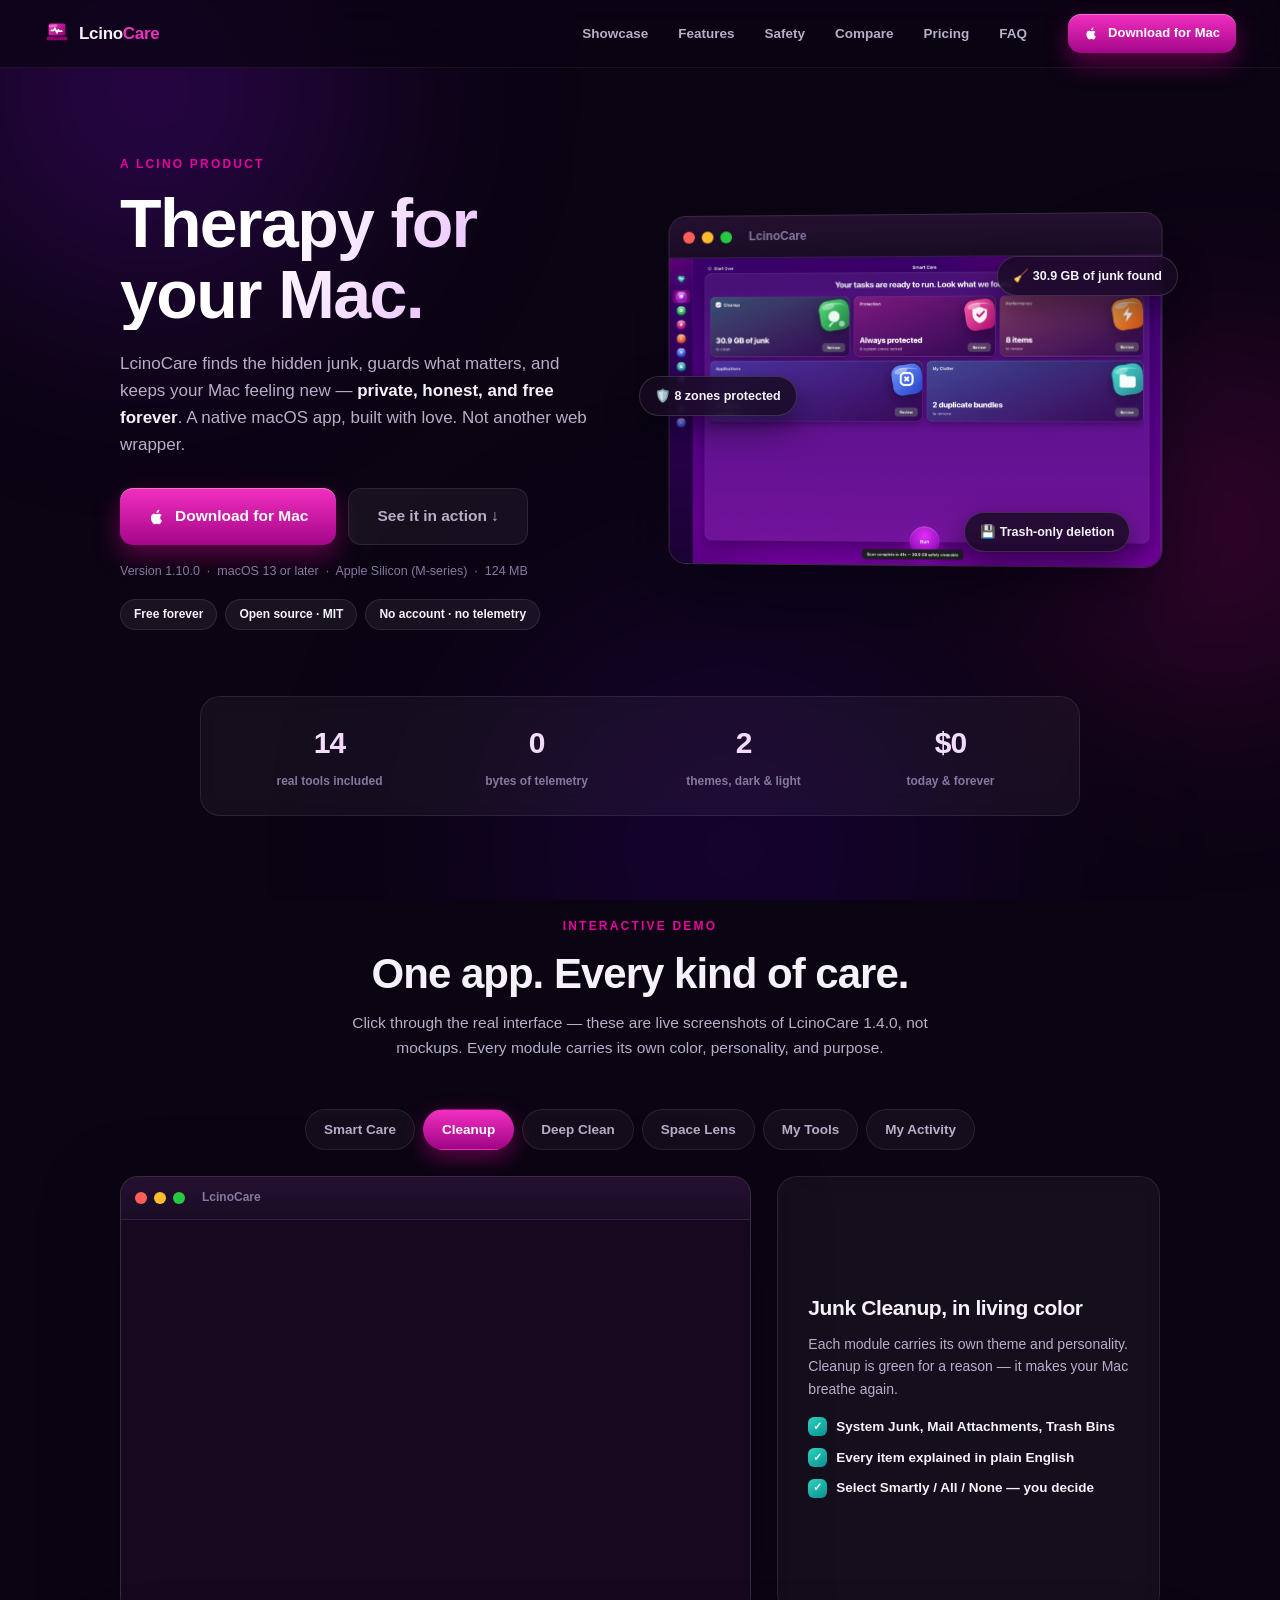
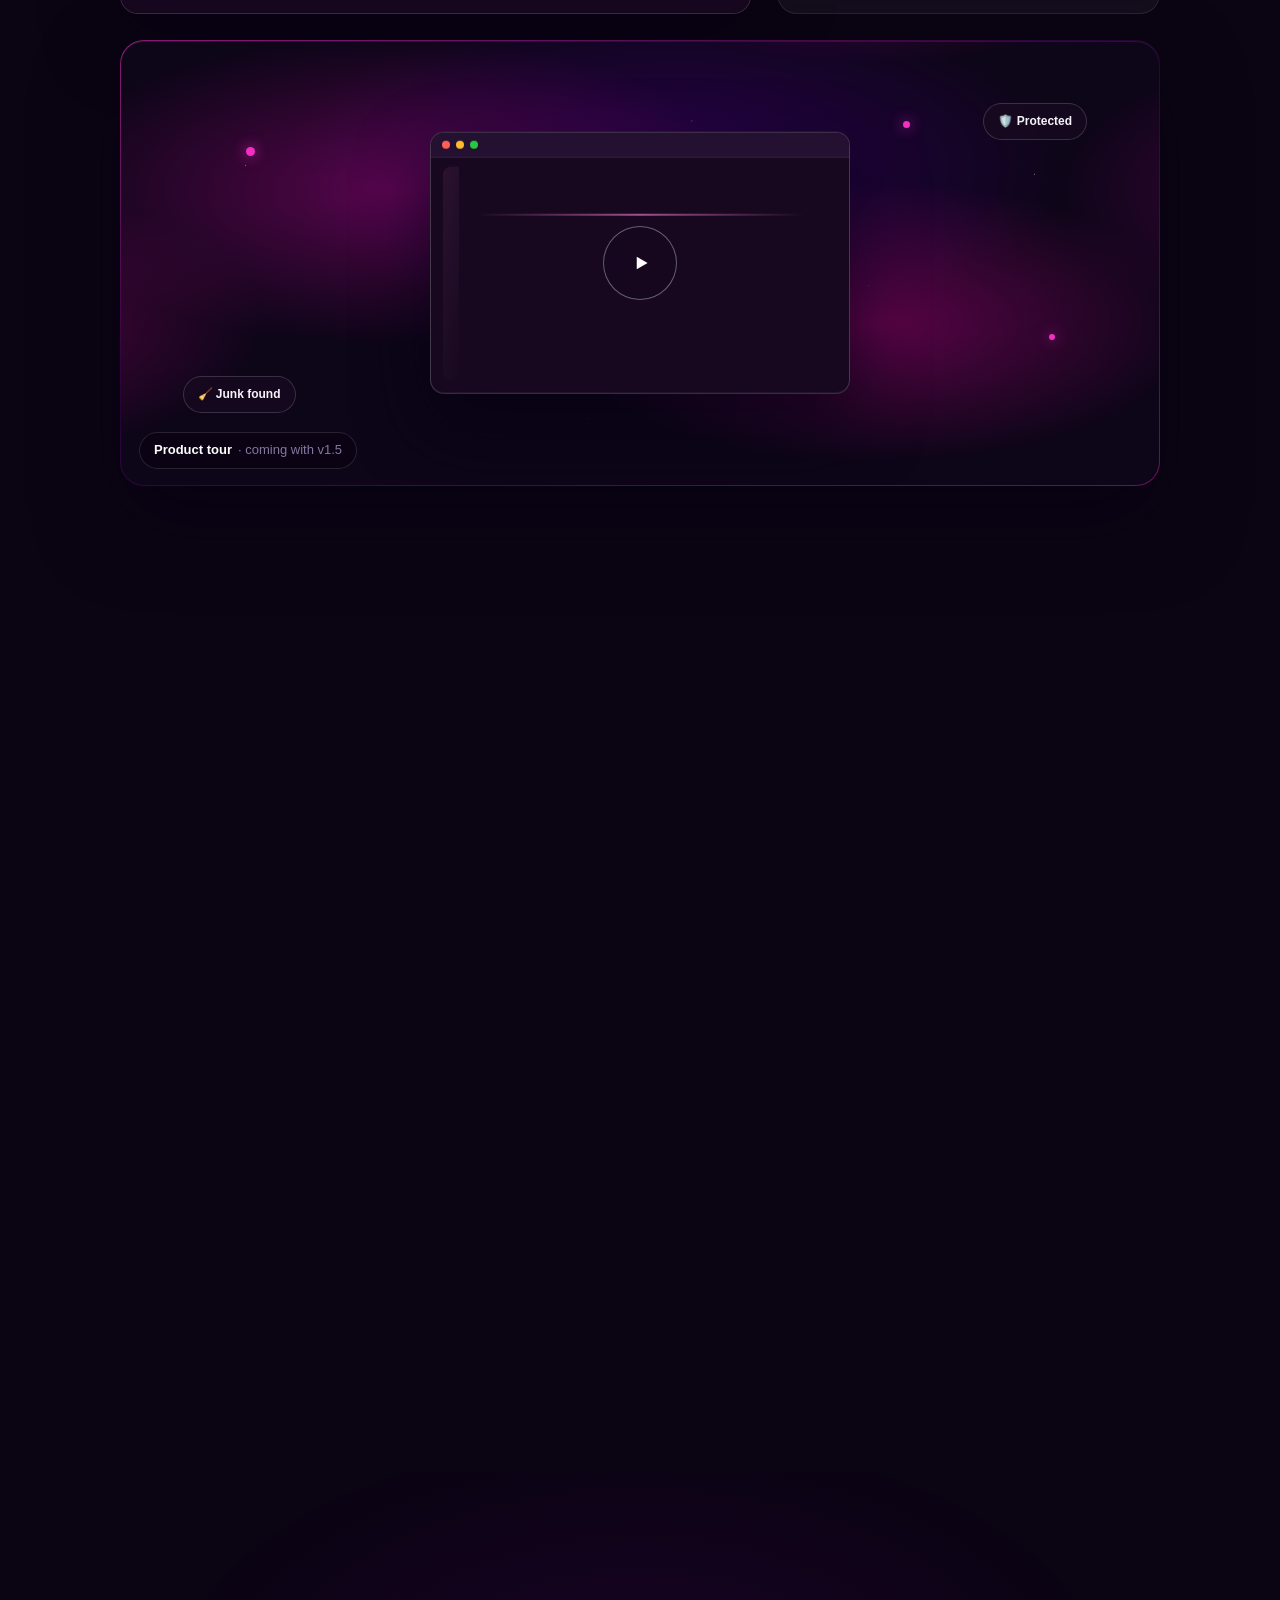
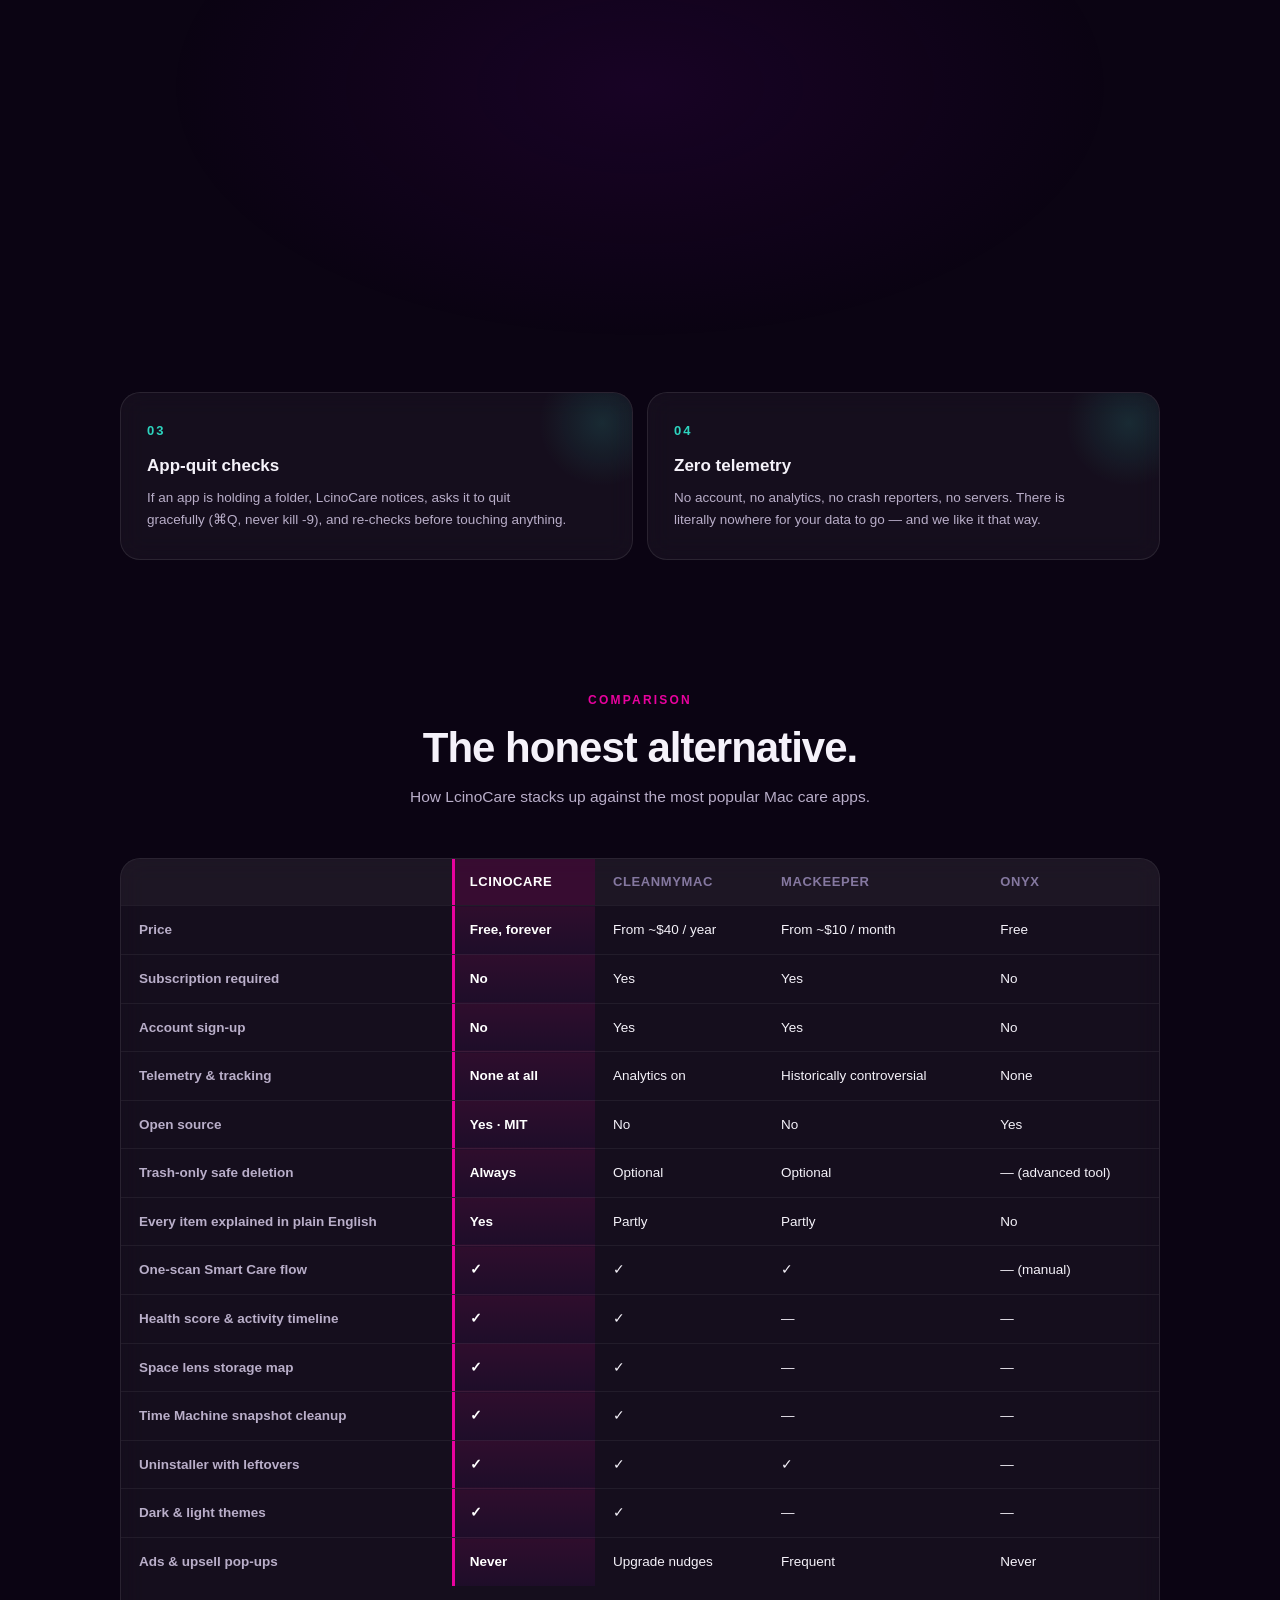
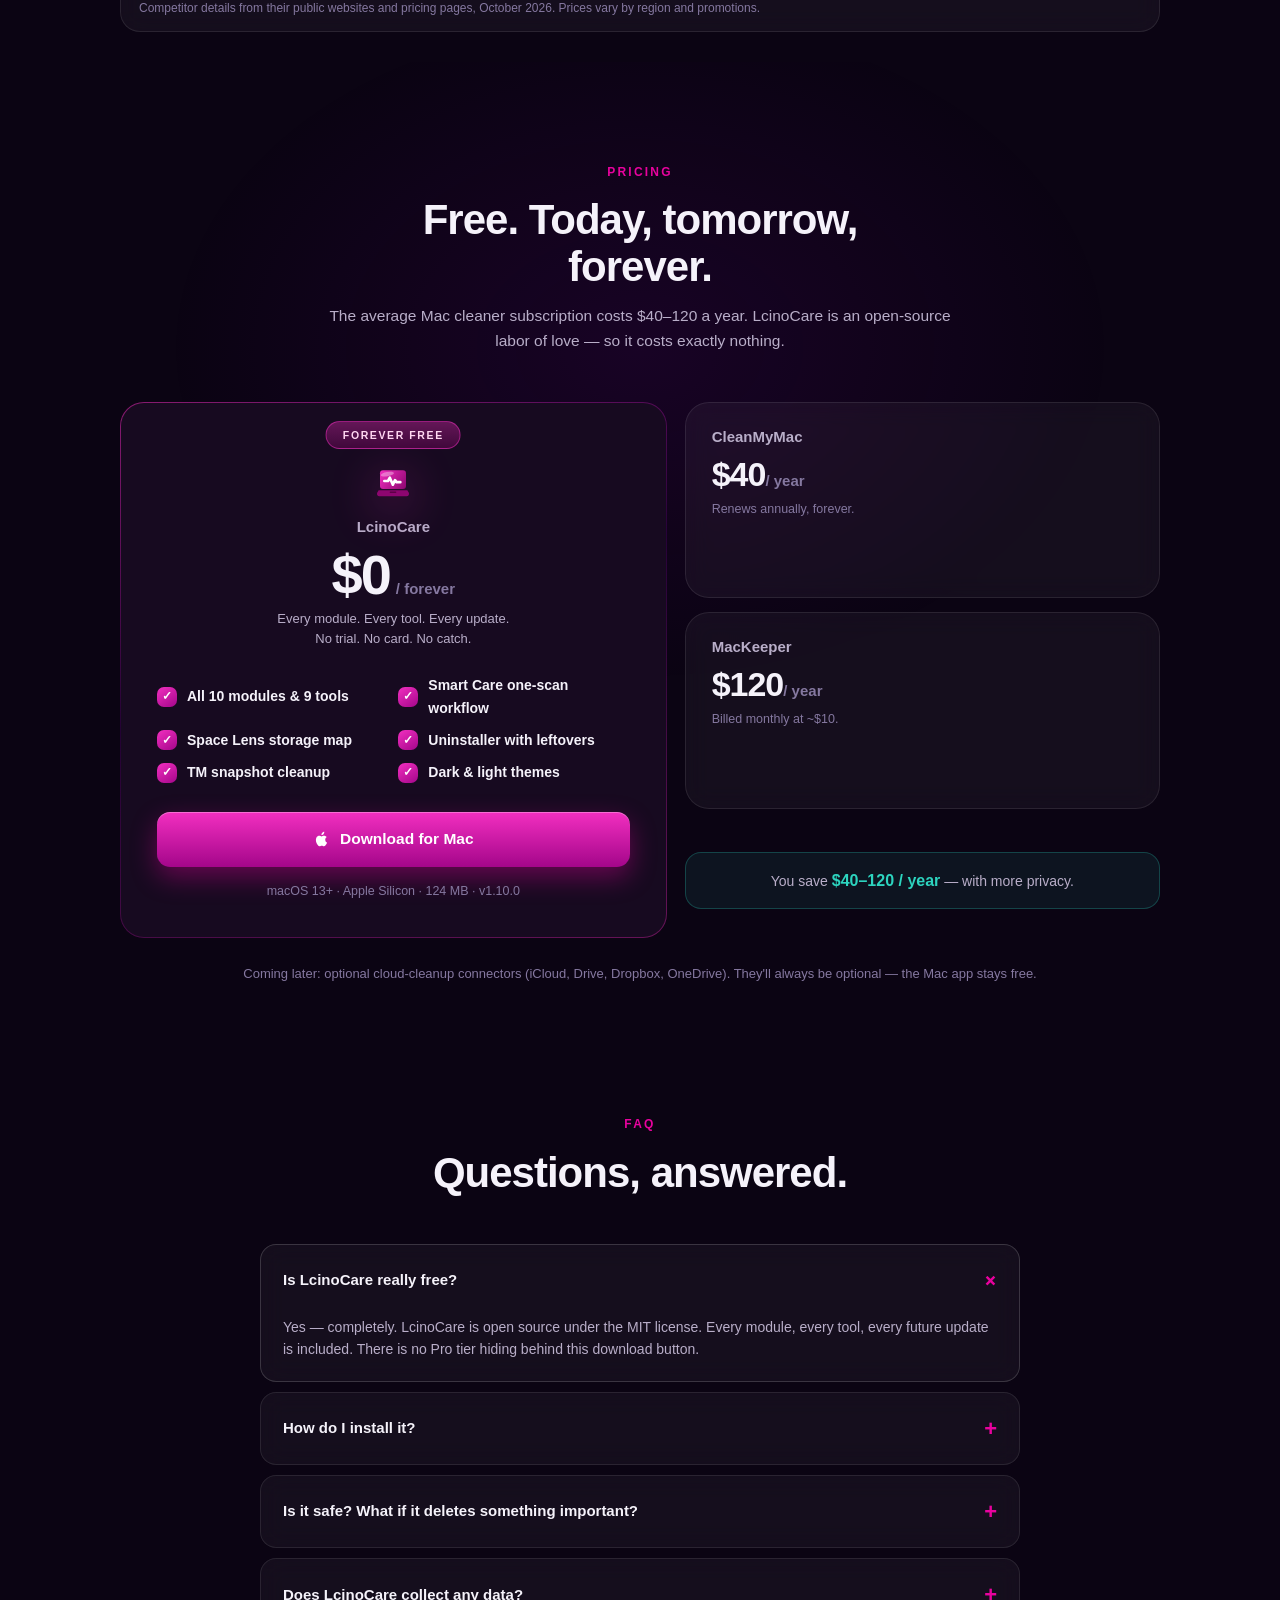
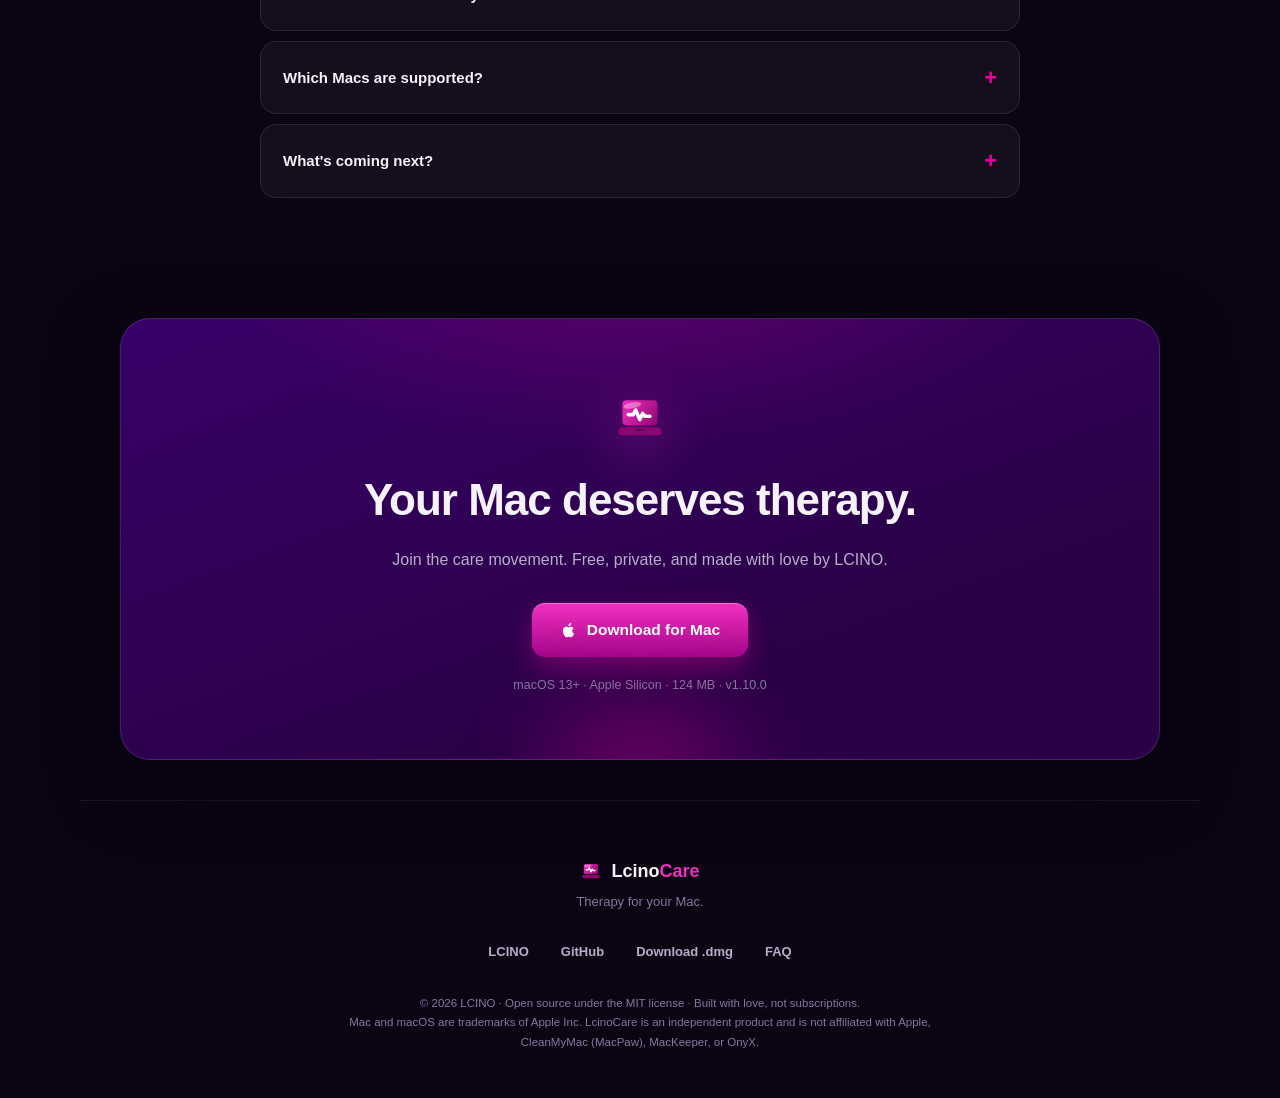
==== commit bb583a08: "Site: v1.10.0" ====
--- a/public/index.html
+++ b/public/index.html
@@ -55,7 +55,7 @@
         </a>
         <a class="btn btn-ghost btn-lg" href="#showcase">See it in action ↓</a>
       </div>
-      <div class="hero-meta reveal">Version 1.9.0 &nbsp;·&nbsp; macOS 13 or later &nbsp;·&nbsp; Apple Silicon (M-series) &nbsp;·&nbsp; 124 MB</div>
+      <div class="hero-meta reveal">Version 1.10.0 &nbsp;·&nbsp; macOS 13 or later &nbsp;·&nbsp; Apple Silicon (M-series) &nbsp;·&nbsp; 124 MB</div>
       <div class="hero-badges reveal">
         <span class="badge">Free forever</span>
         <span class="badge">Open source · MIT</span>
@@ -321,7 +321,7 @@
           <svg width="18" height="18" viewBox="0 0 24 24" fill="currentColor" aria-hidden="true"><path d="M16.3 12.9c0-2.3 1.9-3.4 2-3.5-1.1-1.6-2.8-1.8-3.4-1.8-1.4-.1-2.8.9-3.5.9-.7 0-1.8-.8-3-.8-1.5 0-3 .9-3.8 2.3-1.6 2.8-.4 7 1.2 9.3.8 1.1 1.7 2.3 2.9 2.3 1.2 0 1.6-.7 3-.7 1.4 0 1.8.8 3 .7 1.2 0 2-1.1 2.8-2.2.9-1.3 1.3-2.5 1.3-2.6-.1 0-2.5-1-2.5-3.9zM14.1 5.3c.6-.8 1.1-1.9 1-3-1 0-2.1.7-2.8 1.5-.6.7-1.2 1.8-1 2.9 1.1 0 2.2-.6 2.8-1.4z"/></svg>
           Download for Mac
         </a>
-        <p class="p-note">macOS 13+ · Apple Silicon · 124 MB · v1.9.0</p>
+        <p class="p-note">macOS 13+ · Apple Silicon · 124 MB · v1.10.0</p>
       </div>
       <div class="price-side">
         <div class="price-card mini">
@@ -398,7 +398,7 @@
         <svg width="18" height="18" viewBox="0 0 24 24" fill="currentColor" aria-hidden="true"><path d="M16.3 12.9c0-2.3 1.9-3.4 2-3.5-1.1-1.6-2.8-1.8-3.4-1.8-1.4-.1-2.8.9-3.5.9-.7 0-1.8-.8-3-.8-1.5 0-3 .9-3.8 2.3-1.6 2.8-.4 7 1.2 9.3.8 1.1 1.7 2.3 2.9 2.3 1.2 0 1.6-.7 3-.7 1.4 0 1.8.8 3 .7 1.2 0 2-1.1 2.8-2.2.9-1.3 1.3-2.5 1.3-2.6-.1 0-2.5-1-2.5-3.9zM14.1 5.3c.6-.8 1.1-1.9 1-3-1 0-2.1.7-2.8 1.5-.6.7-1.2 1.8-1 2.9 1.1 0 2.2-.6 2.8-1.4z"/></svg>
         Download for Mac
       </a>
-      <p class="cta-meta">macOS 13+ · Apple Silicon · 124 MB · v1.9.0</p>
+      <p class="cta-meta">macOS 13+ · Apple Silicon · 124 MB · v1.10.0</p>
     </div>
   </section>
 
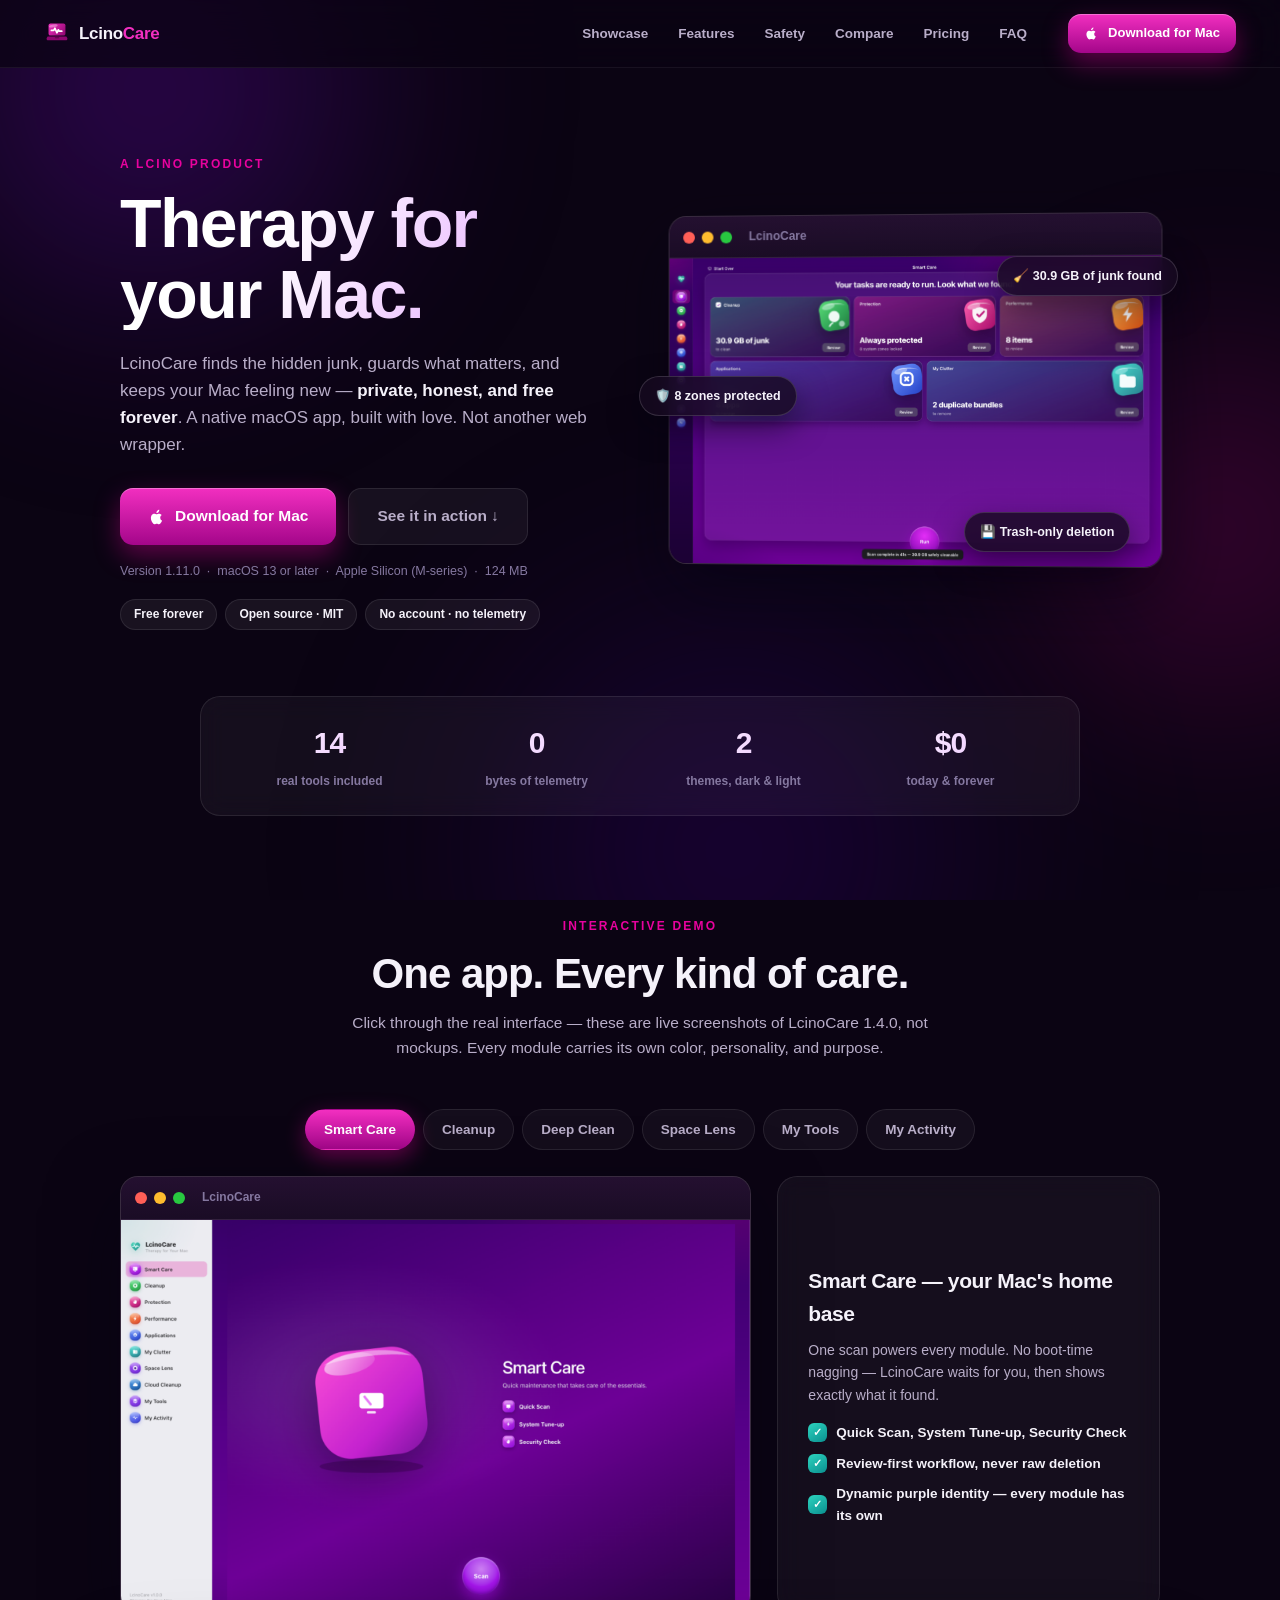
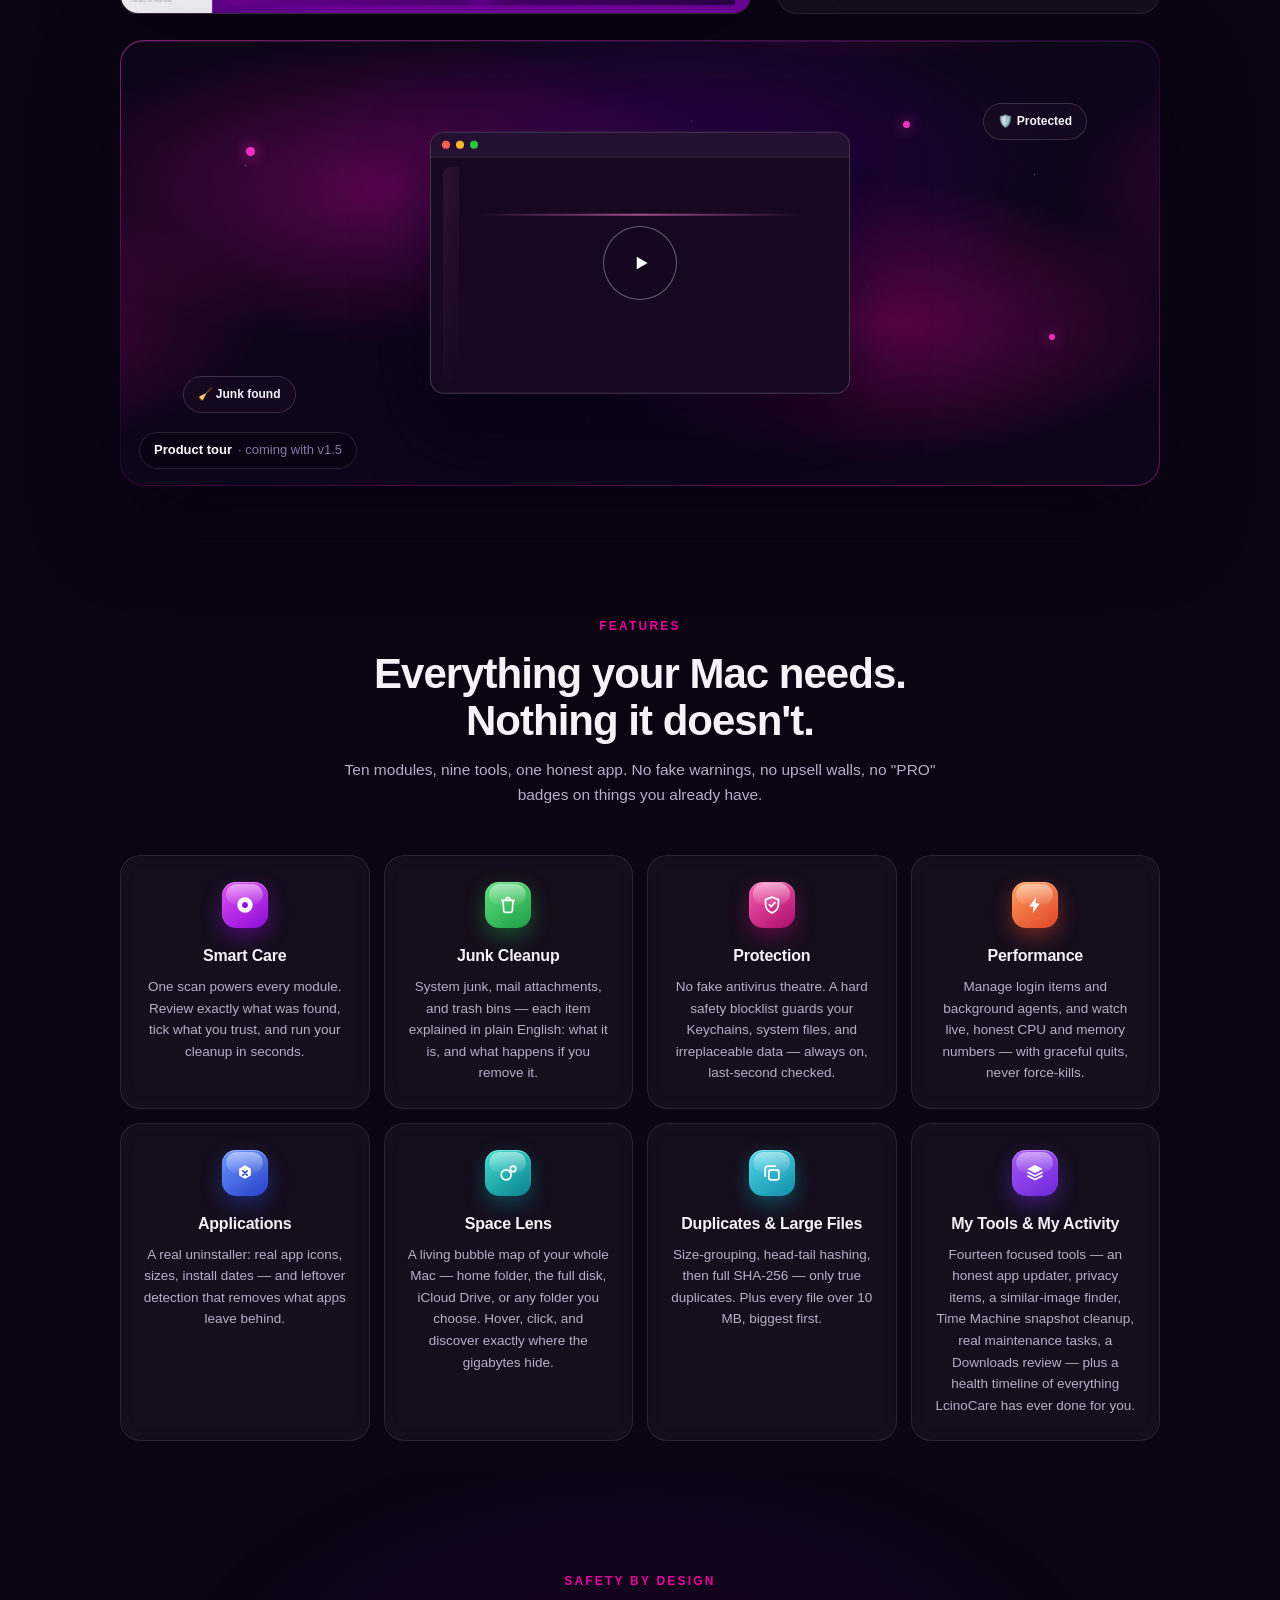
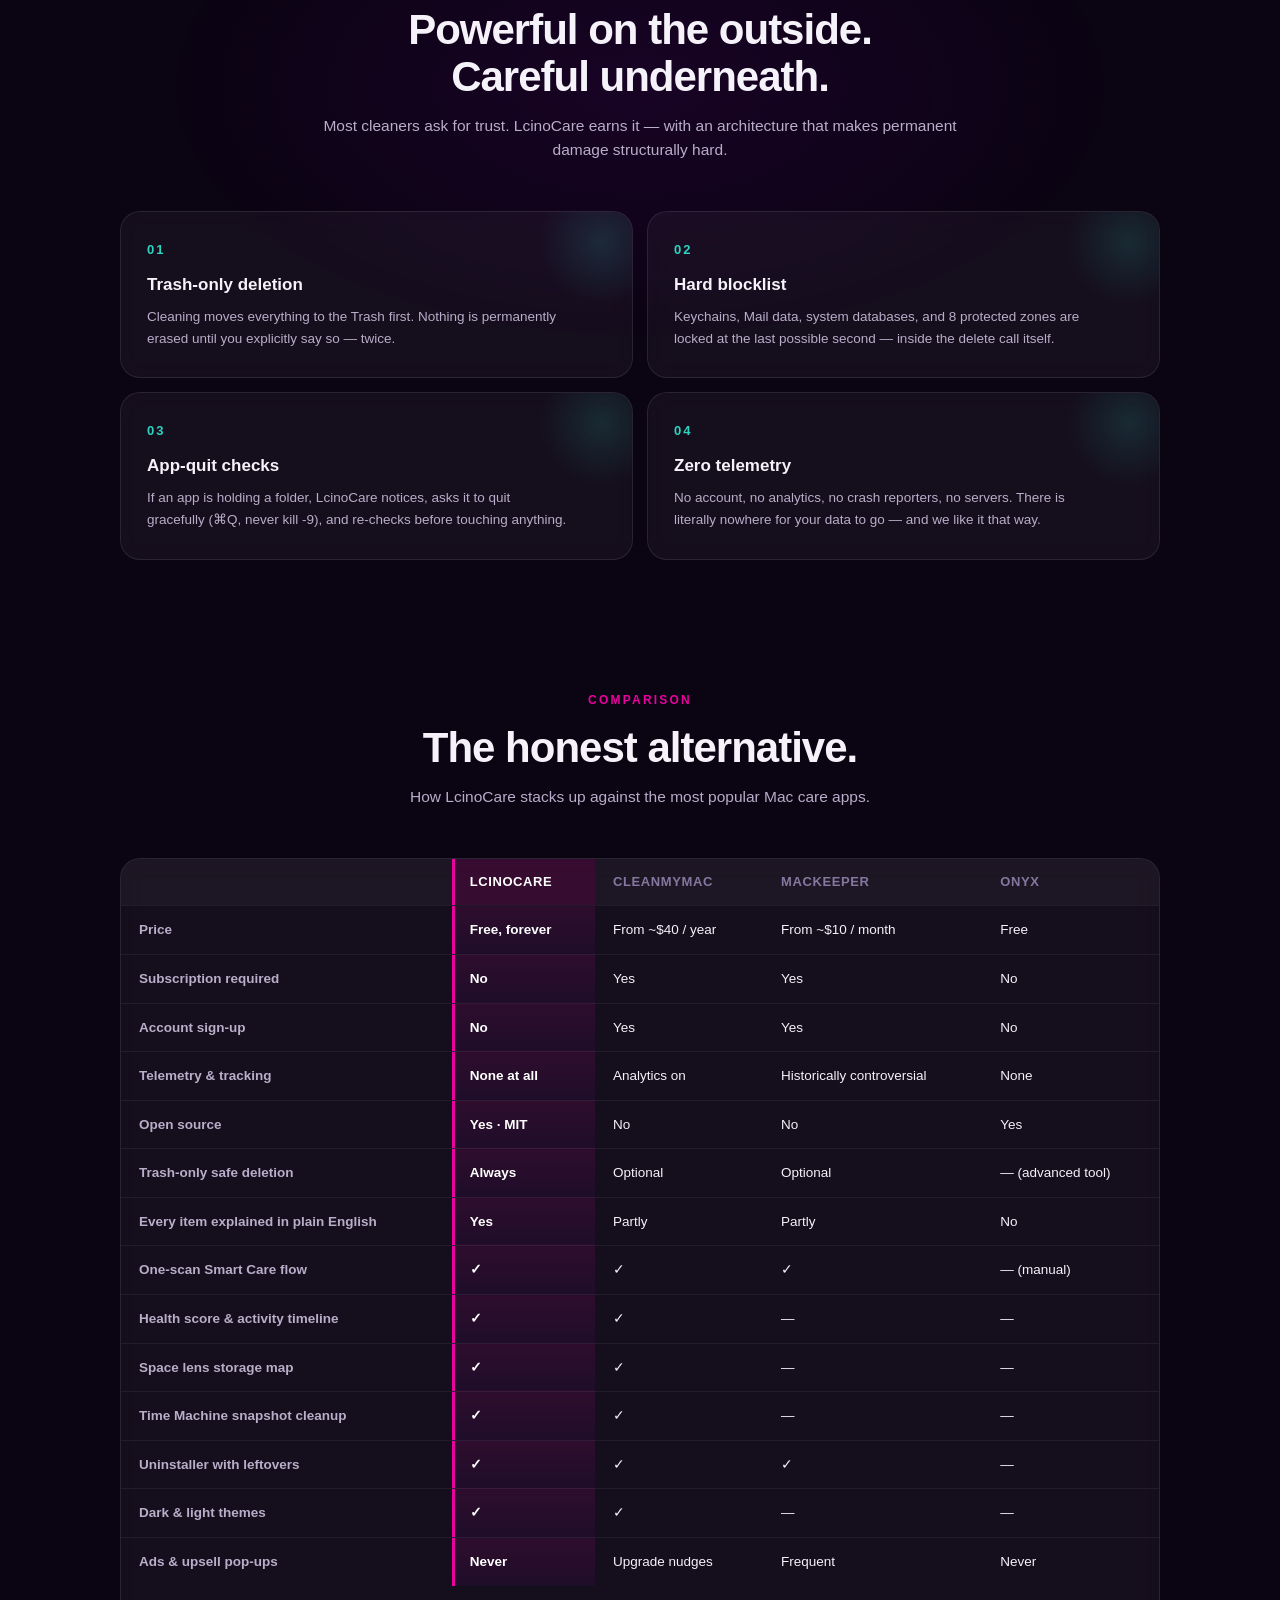
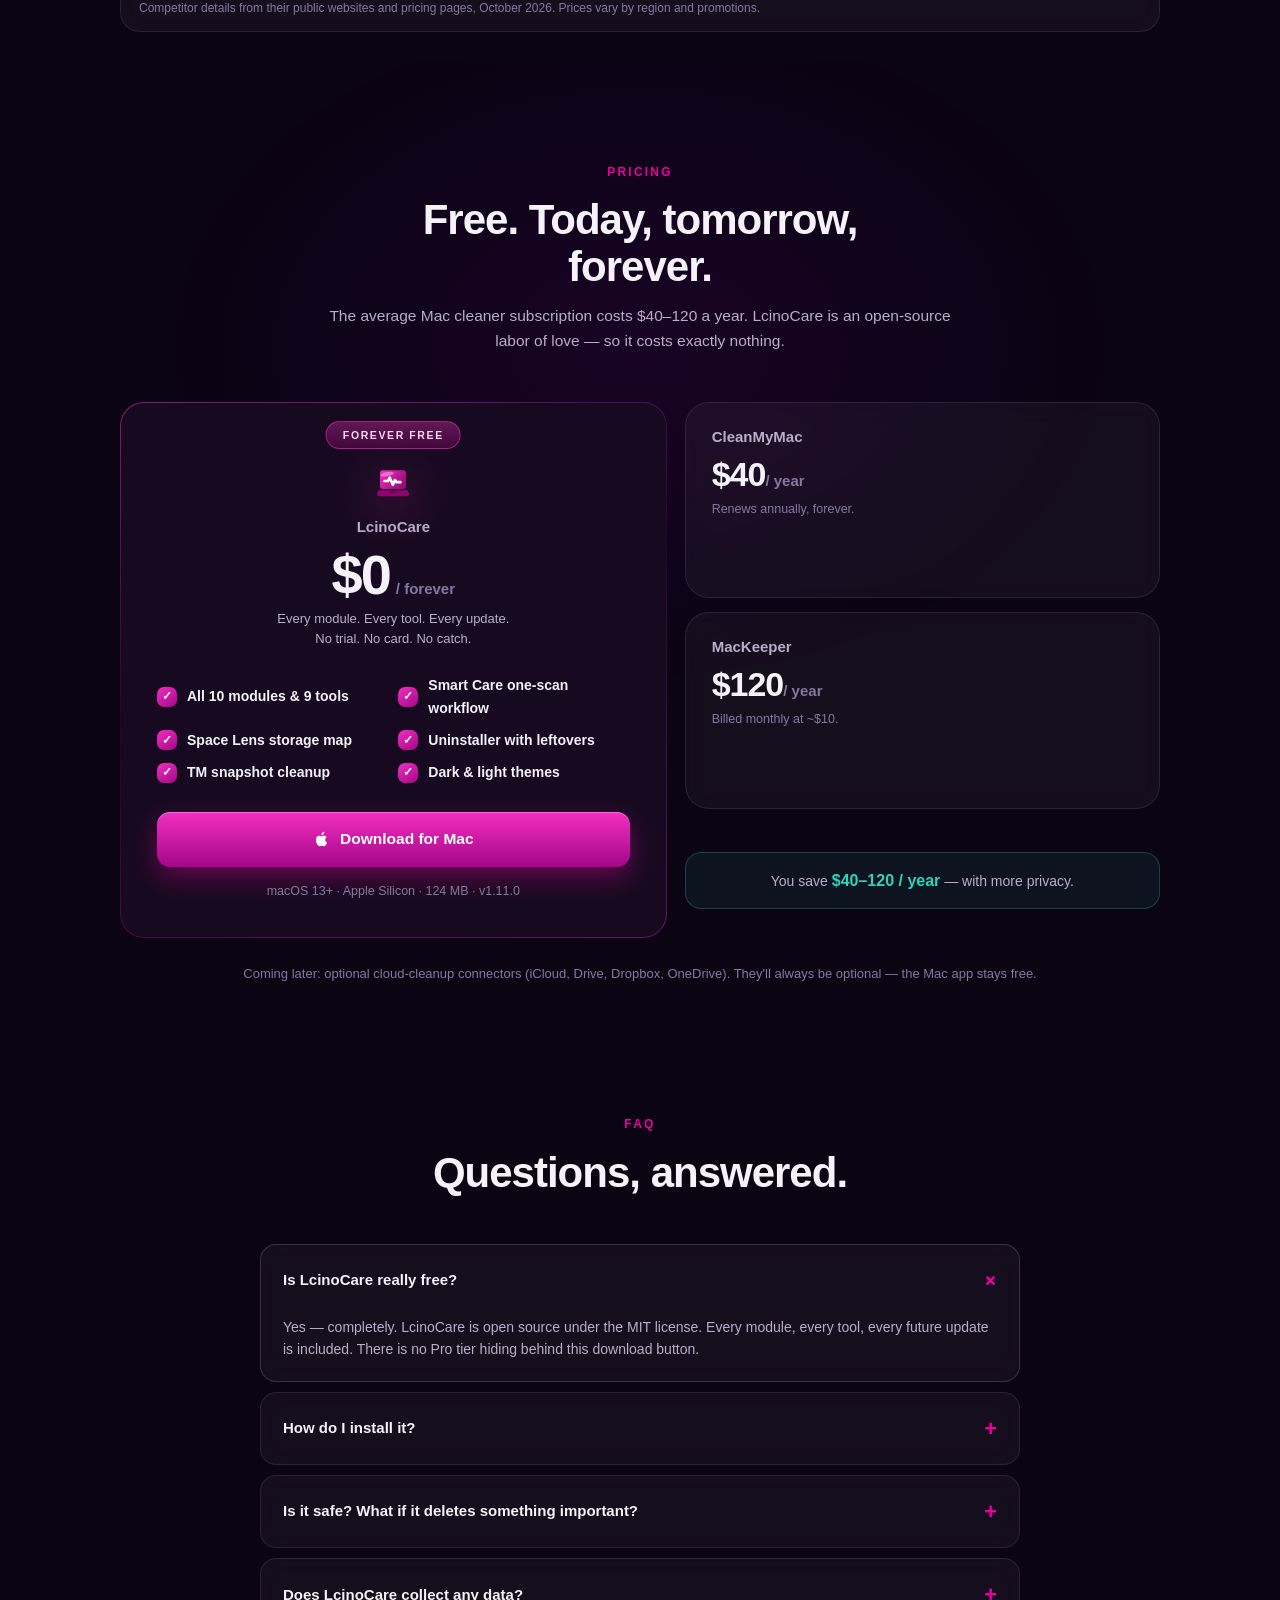
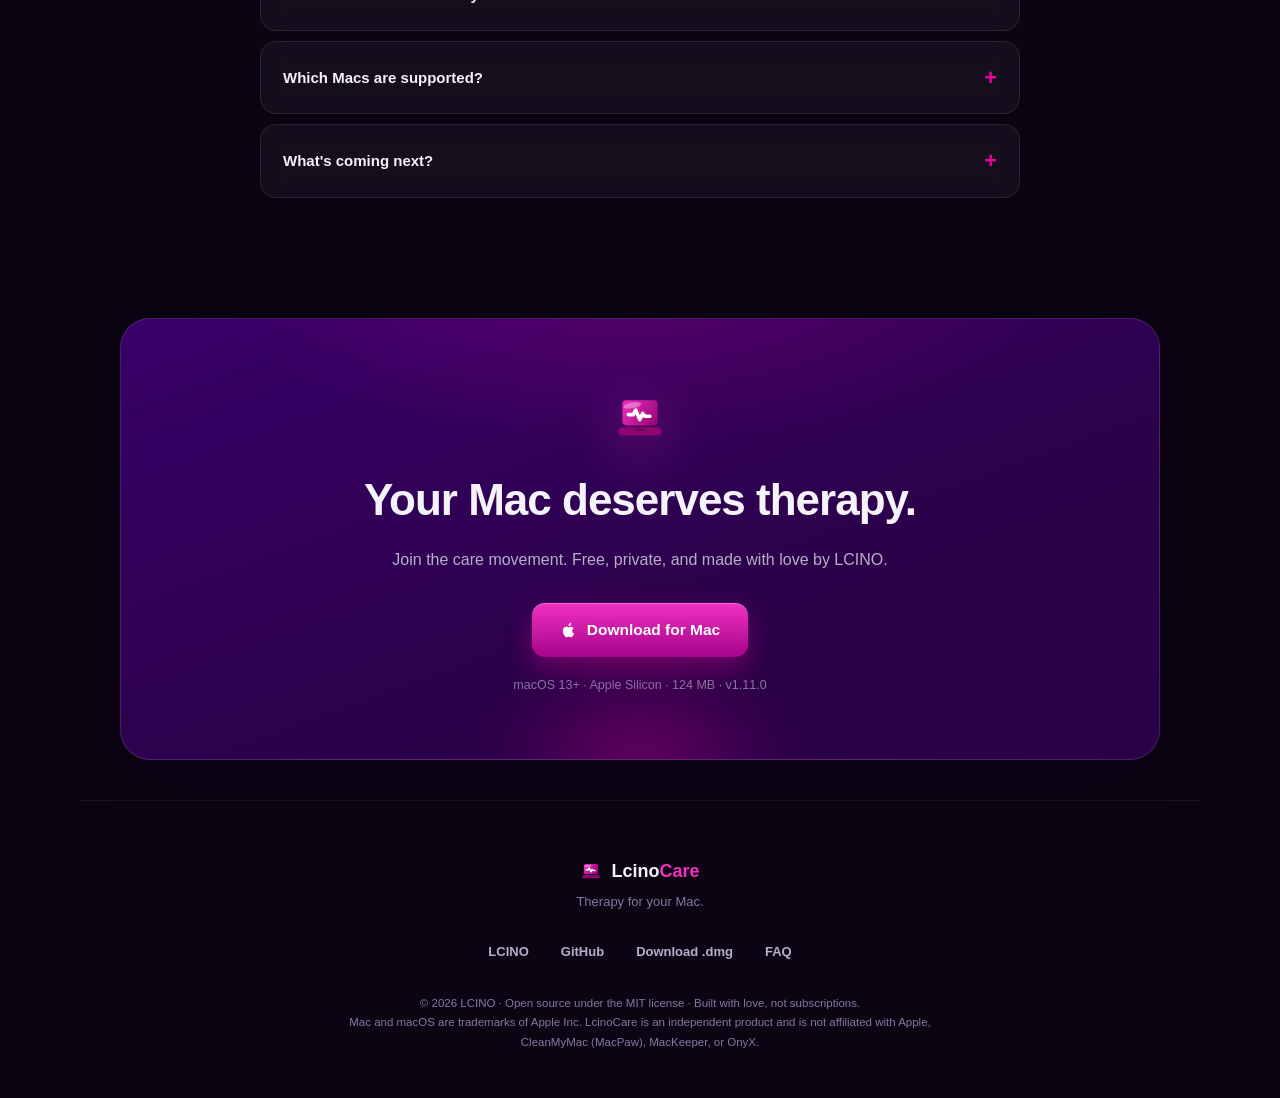
==== commit 83b73a75: "Site: v1.11.0 (Care Schedule)" ====
--- a/public/index.html
+++ b/public/index.html
@@ -55,7 +55,7 @@
         </a>
         <a class="btn btn-ghost btn-lg" href="#showcase">See it in action ↓</a>
       </div>
-      <div class="hero-meta reveal">Version 1.10.0 &nbsp;·&nbsp; macOS 13 or later &nbsp;·&nbsp; Apple Silicon (M-series) &nbsp;·&nbsp; 124 MB</div>
+      <div class="hero-meta reveal">Version 1.11.0 &nbsp;·&nbsp; macOS 13 or later &nbsp;·&nbsp; Apple Silicon (M-series) &nbsp;·&nbsp; 124 MB</div>
       <div class="hero-badges reveal">
         <span class="badge">Free forever</span>
         <span class="badge">Open source · MIT</span>
@@ -321,7 +321,7 @@
           <svg width="18" height="18" viewBox="0 0 24 24" fill="currentColor" aria-hidden="true"><path d="M16.3 12.9c0-2.3 1.9-3.4 2-3.5-1.1-1.6-2.8-1.8-3.4-1.8-1.4-.1-2.8.9-3.5.9-.7 0-1.8-.8-3-.8-1.5 0-3 .9-3.8 2.3-1.6 2.8-.4 7 1.2 9.3.8 1.1 1.7 2.3 2.9 2.3 1.2 0 1.6-.7 3-.7 1.4 0 1.8.8 3 .7 1.2 0 2-1.1 2.8-2.2.9-1.3 1.3-2.5 1.3-2.6-.1 0-2.5-1-2.5-3.9zM14.1 5.3c.6-.8 1.1-1.9 1-3-1 0-2.1.7-2.8 1.5-.6.7-1.2 1.8-1 2.9 1.1 0 2.2-.6 2.8-1.4z"/></svg>
           Download for Mac
         </a>
-        <p class="p-note">macOS 13+ · Apple Silicon · 124 MB · v1.10.0</p>
+        <p class="p-note">macOS 13+ · Apple Silicon · 124 MB · v1.11.0</p>
       </div>
       <div class="price-side">
         <div class="price-card mini">
@@ -398,7 +398,7 @@
         <svg width="18" height="18" viewBox="0 0 24 24" fill="currentColor" aria-hidden="true"><path d="M16.3 12.9c0-2.3 1.9-3.4 2-3.5-1.1-1.6-2.8-1.8-3.4-1.8-1.4-.1-2.8.9-3.5.9-.7 0-1.8-.8-3-.8-1.5 0-3 .9-3.8 2.3-1.6 2.8-.4 7 1.2 9.3.8 1.1 1.7 2.3 2.9 2.3 1.2 0 1.6-.7 3-.7 1.4 0 1.8.8 3 .7 1.2 0 2-1.1 2.8-2.2.9-1.3 1.3-2.5 1.3-2.6-.1 0-2.5-1-2.5-3.9zM14.1 5.3c.6-.8 1.1-1.9 1-3-1 0-2.1.7-2.8 1.5-.6.7-1.2 1.8-1 2.9 1.1 0 2.2-.6 2.8-1.4z"/></svg>
         Download for Mac
       </a>
-      <p class="cta-meta">macOS 13+ · Apple Silicon · 124 MB · v1.10.0</p>
+      <p class="cta-meta">macOS 13+ · Apple Silicon · 124 MB · v1.11.0</p>
     </div>
   </section>
 
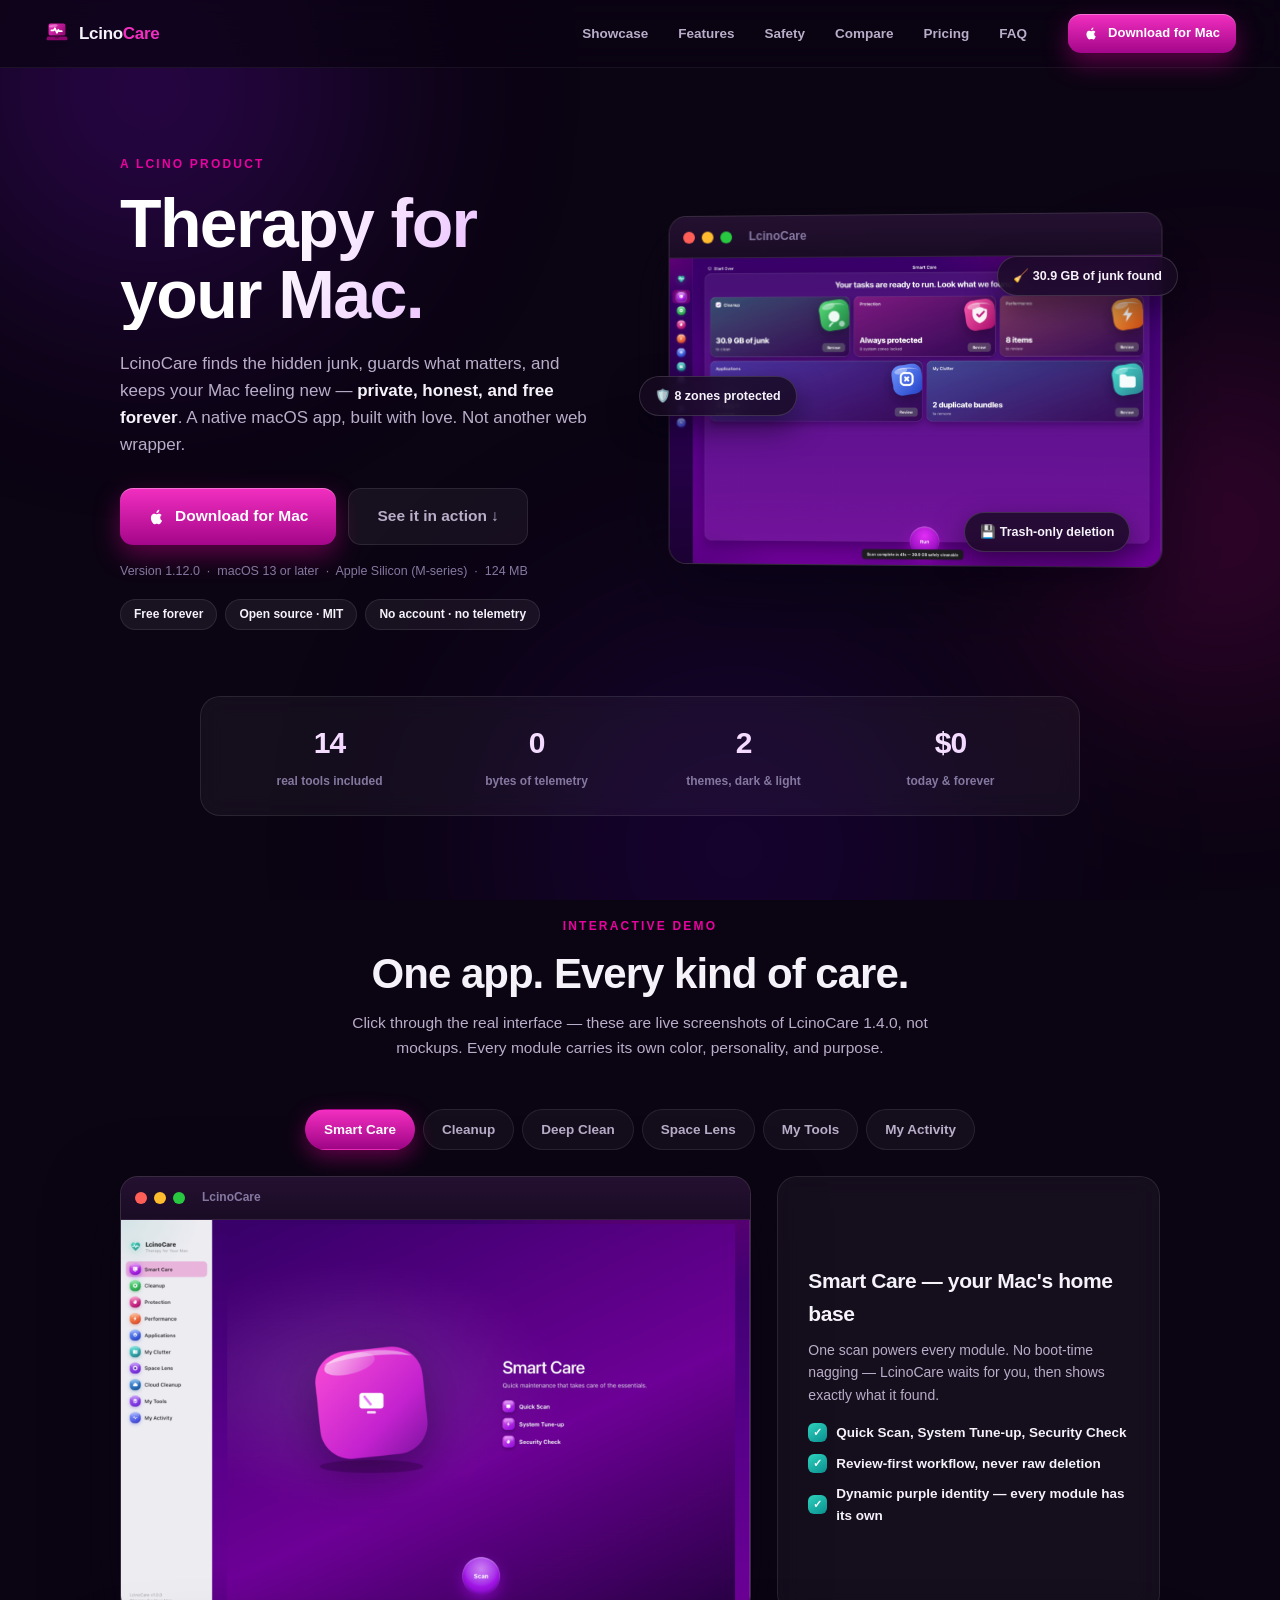
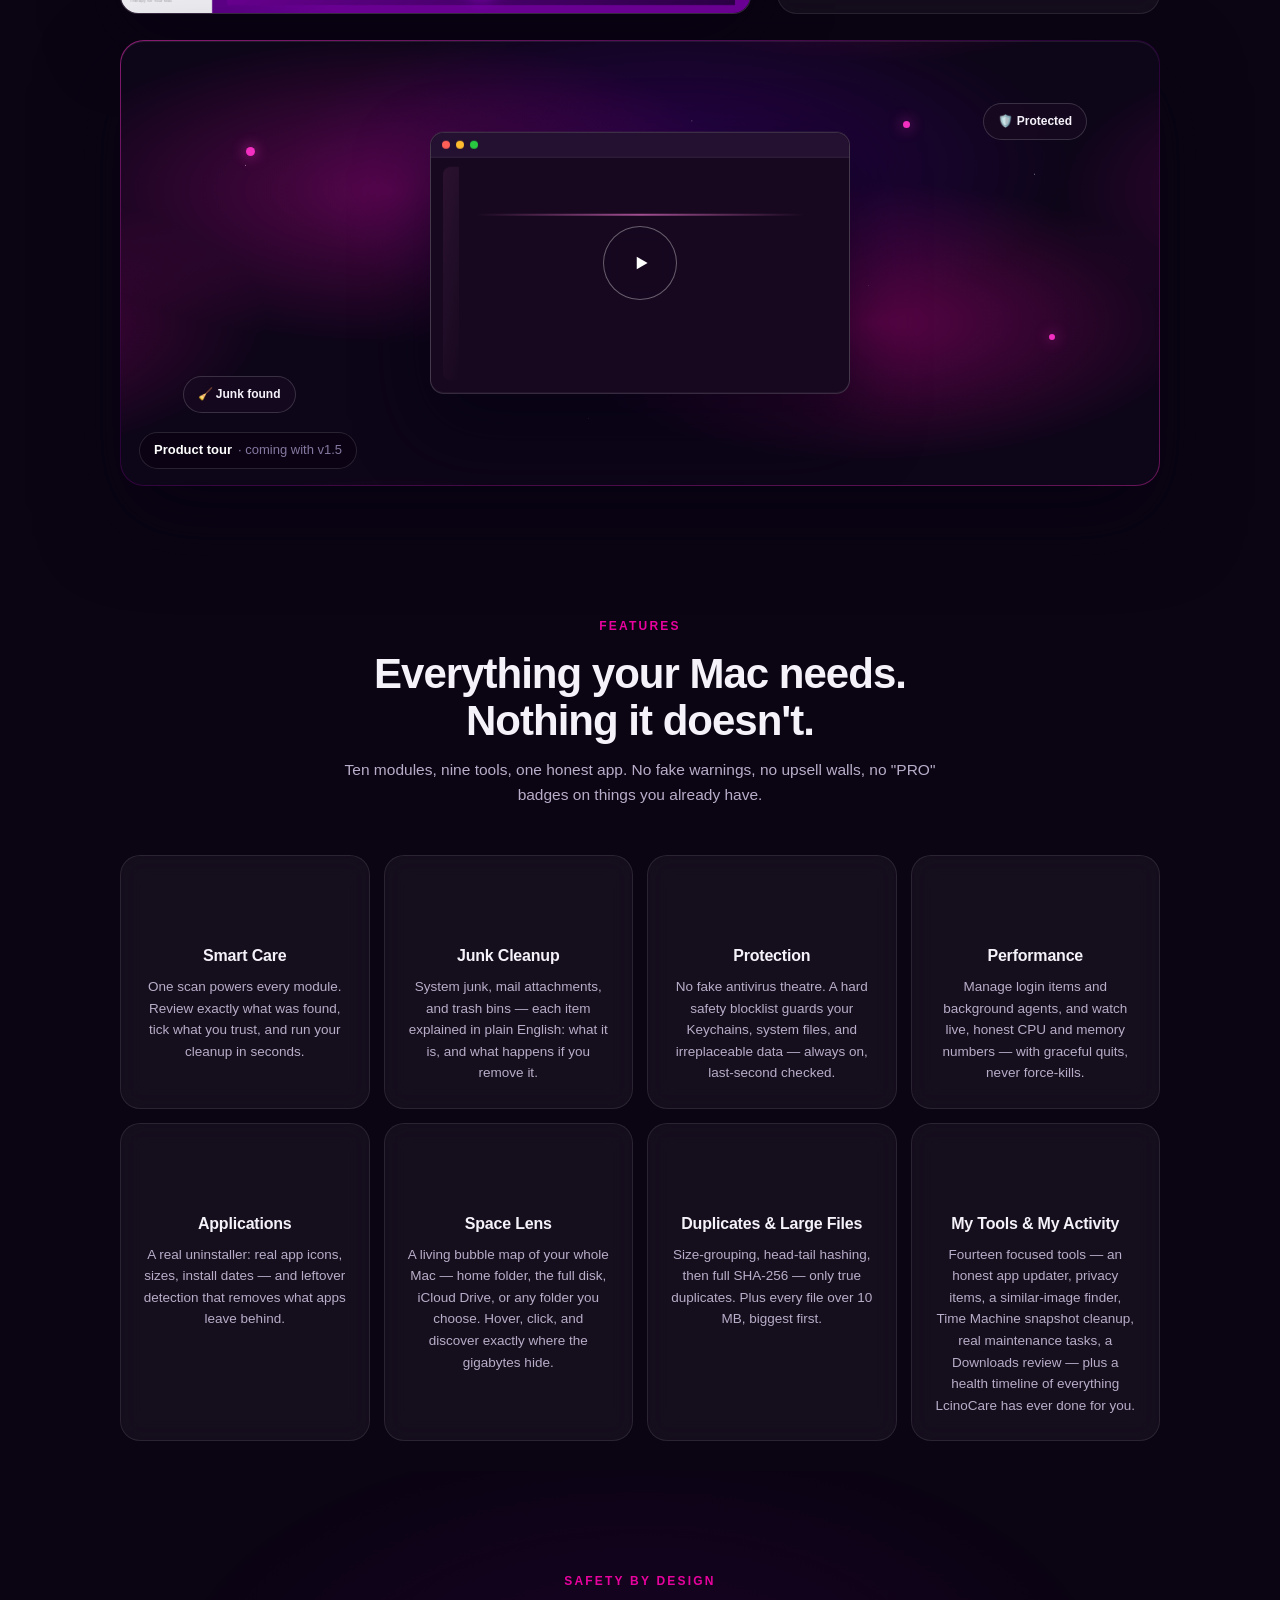
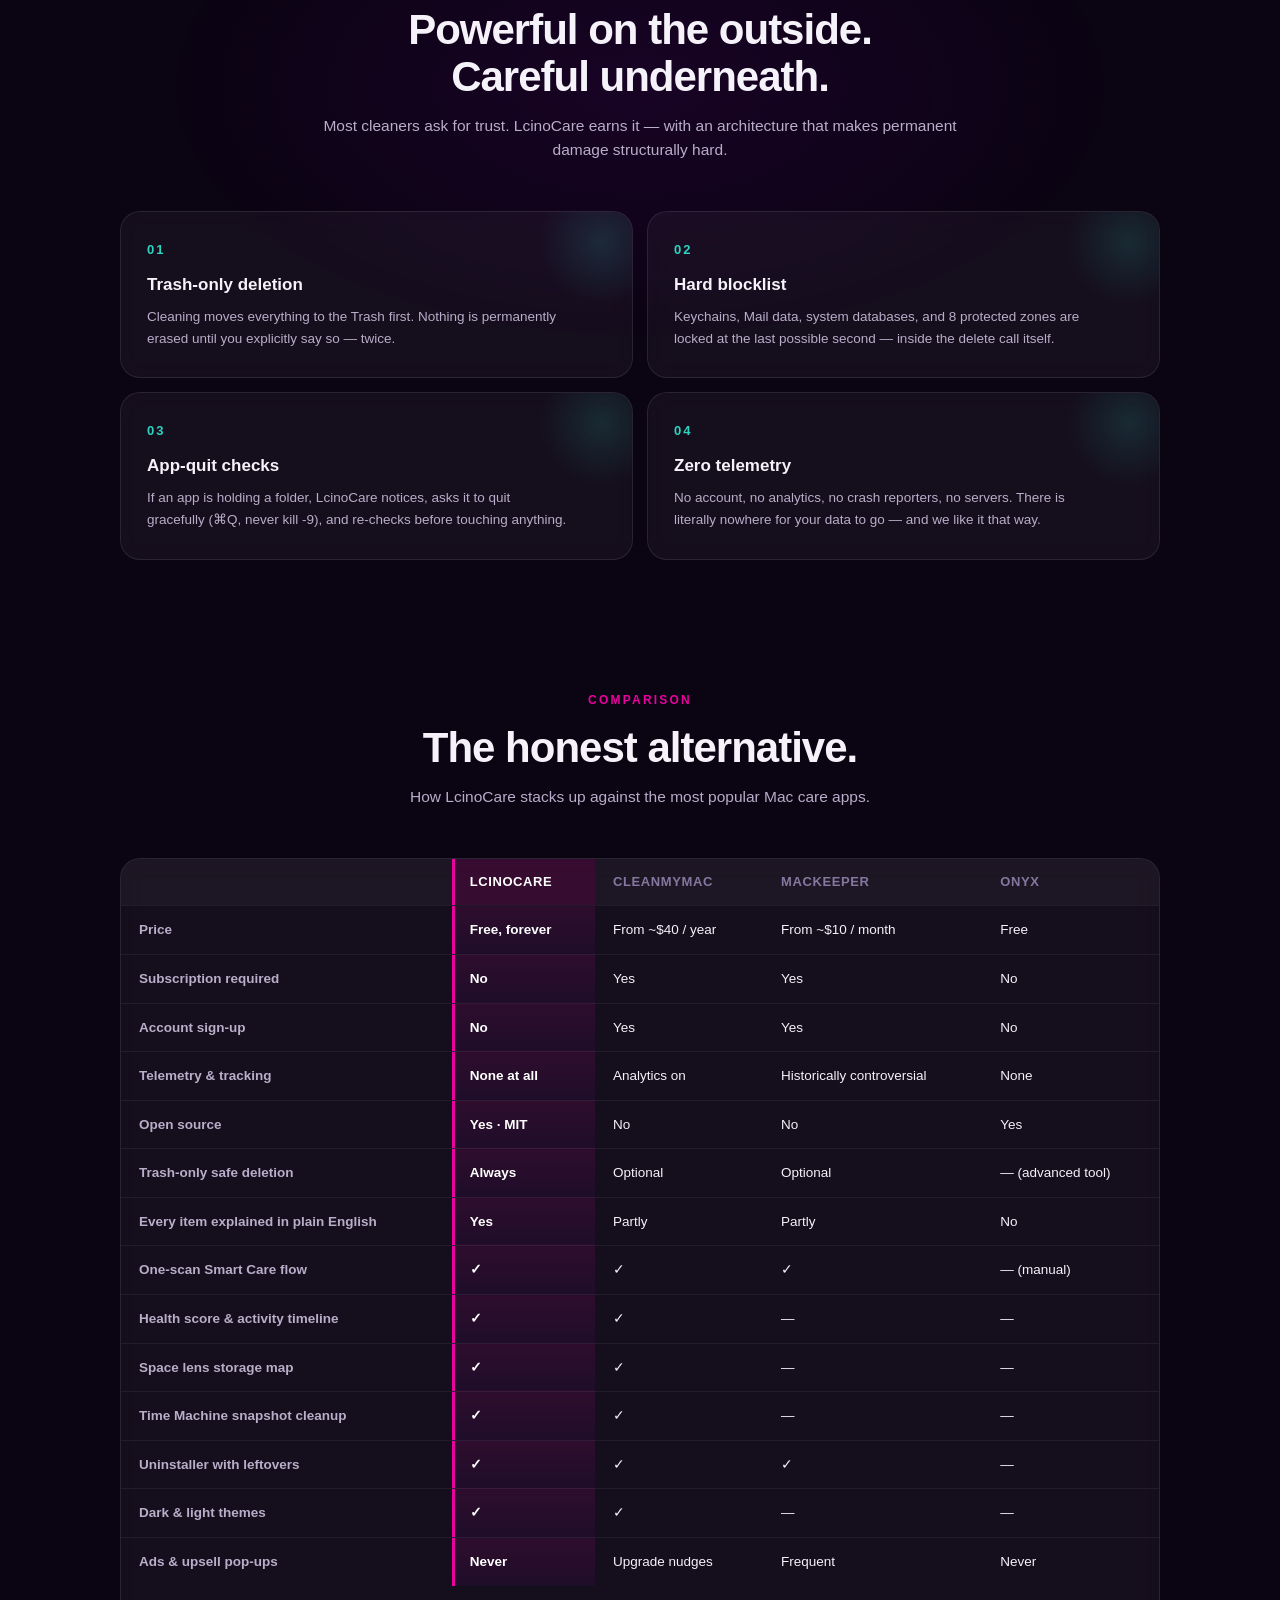
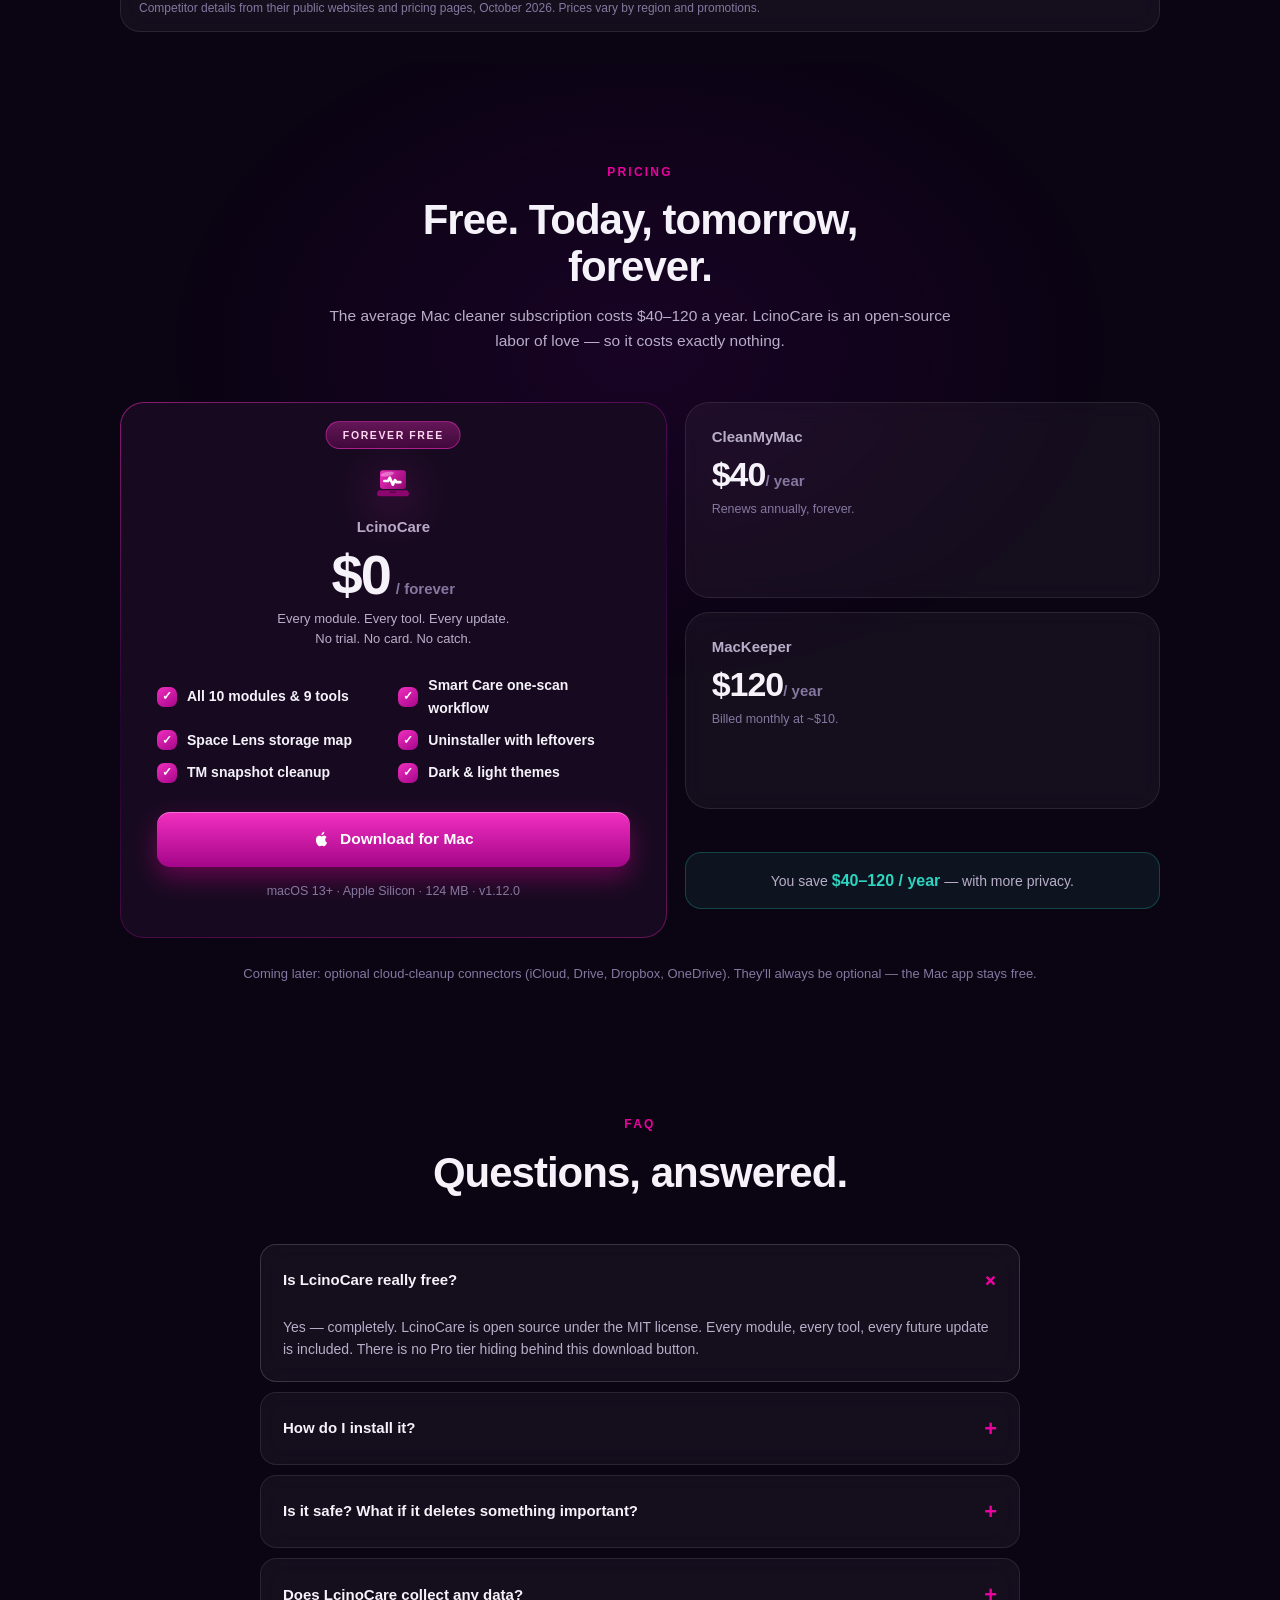
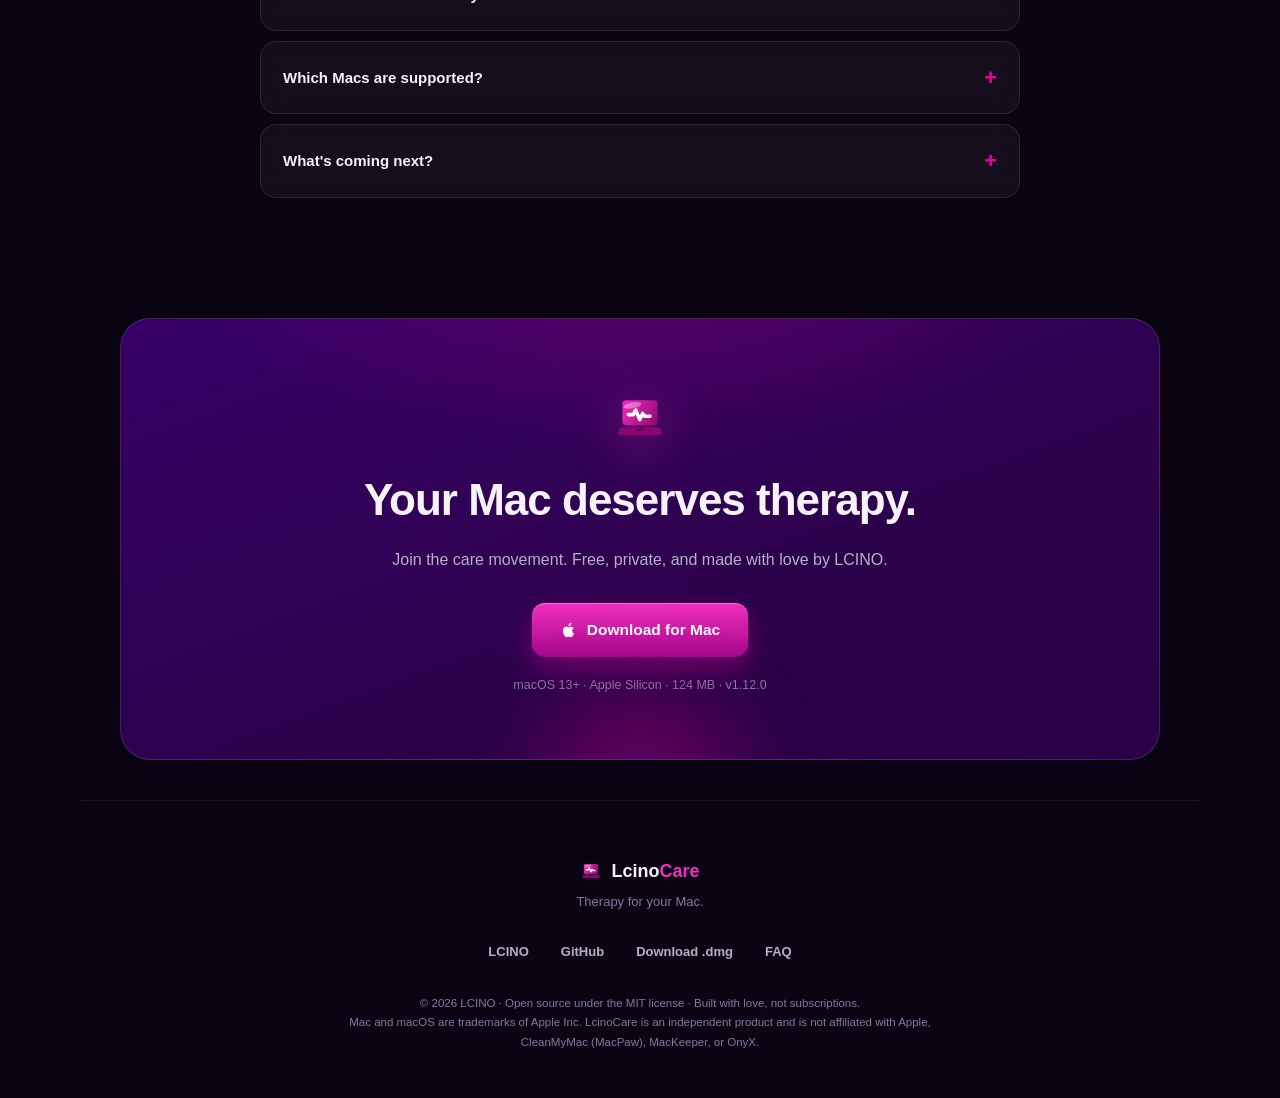
==== commit 5a7bdf90: "Site: v1.12.0" ====
--- a/public/index.html
+++ b/public/index.html
@@ -55,7 +55,7 @@
         </a>
         <a class="btn btn-ghost btn-lg" href="#showcase">See it in action ↓</a>
       </div>
-      <div class="hero-meta reveal">Version 1.11.0 &nbsp;·&nbsp; macOS 13 or later &nbsp;·&nbsp; Apple Silicon (M-series) &nbsp;·&nbsp; 124 MB</div>
+      <div class="hero-meta reveal">Version 1.12.0 &nbsp;·&nbsp; macOS 13 or later &nbsp;·&nbsp; Apple Silicon (M-series) &nbsp;·&nbsp; 124 MB</div>
       <div class="hero-badges reveal">
         <span class="badge">Free forever</span>
         <span class="badge">Open source · MIT</span>
@@ -321,7 +321,7 @@
           <svg width="18" height="18" viewBox="0 0 24 24" fill="currentColor" aria-hidden="true"><path d="M16.3 12.9c0-2.3 1.9-3.4 2-3.5-1.1-1.6-2.8-1.8-3.4-1.8-1.4-.1-2.8.9-3.5.9-.7 0-1.8-.8-3-.8-1.5 0-3 .9-3.8 2.3-1.6 2.8-.4 7 1.2 9.3.8 1.1 1.7 2.3 2.9 2.3 1.2 0 1.6-.7 3-.7 1.4 0 1.8.8 3 .7 1.2 0 2-1.1 2.8-2.2.9-1.3 1.3-2.5 1.3-2.6-.1 0-2.5-1-2.5-3.9zM14.1 5.3c.6-.8 1.1-1.9 1-3-1 0-2.1.7-2.8 1.5-.6.7-1.2 1.8-1 2.9 1.1 0 2.2-.6 2.8-1.4z"/></svg>
           Download for Mac
         </a>
-        <p class="p-note">macOS 13+ · Apple Silicon · 124 MB · v1.11.0</p>
+        <p class="p-note">macOS 13+ · Apple Silicon · 124 MB · v1.12.0</p>
       </div>
       <div class="price-side">
         <div class="price-card mini">
@@ -398,7 +398,7 @@
         <svg width="18" height="18" viewBox="0 0 24 24" fill="currentColor" aria-hidden="true"><path d="M16.3 12.9c0-2.3 1.9-3.4 2-3.5-1.1-1.6-2.8-1.8-3.4-1.8-1.4-.1-2.8.9-3.5.9-.7 0-1.8-.8-3-.8-1.5 0-3 .9-3.8 2.3-1.6 2.8-.4 7 1.2 9.3.8 1.1 1.7 2.3 2.9 2.3 1.2 0 1.6-.7 3-.7 1.4 0 1.8.8 3 .7 1.2 0 2-1.1 2.8-2.2.9-1.3 1.3-2.5 1.3-2.6-.1 0-2.5-1-2.5-3.9zM14.1 5.3c.6-.8 1.1-1.9 1-3-1 0-2.1.7-2.8 1.5-.6.7-1.2 1.8-1 2.9 1.1 0 2.2-.6 2.8-1.4z"/></svg>
         Download for Mac
       </a>
-      <p class="cta-meta">macOS 13+ · Apple Silicon · 124 MB · v1.11.0</p>
+      <p class="cta-meta">macOS 13+ · Apple Silicon · 124 MB · v1.12.0</p>
     </div>
   </section>
 
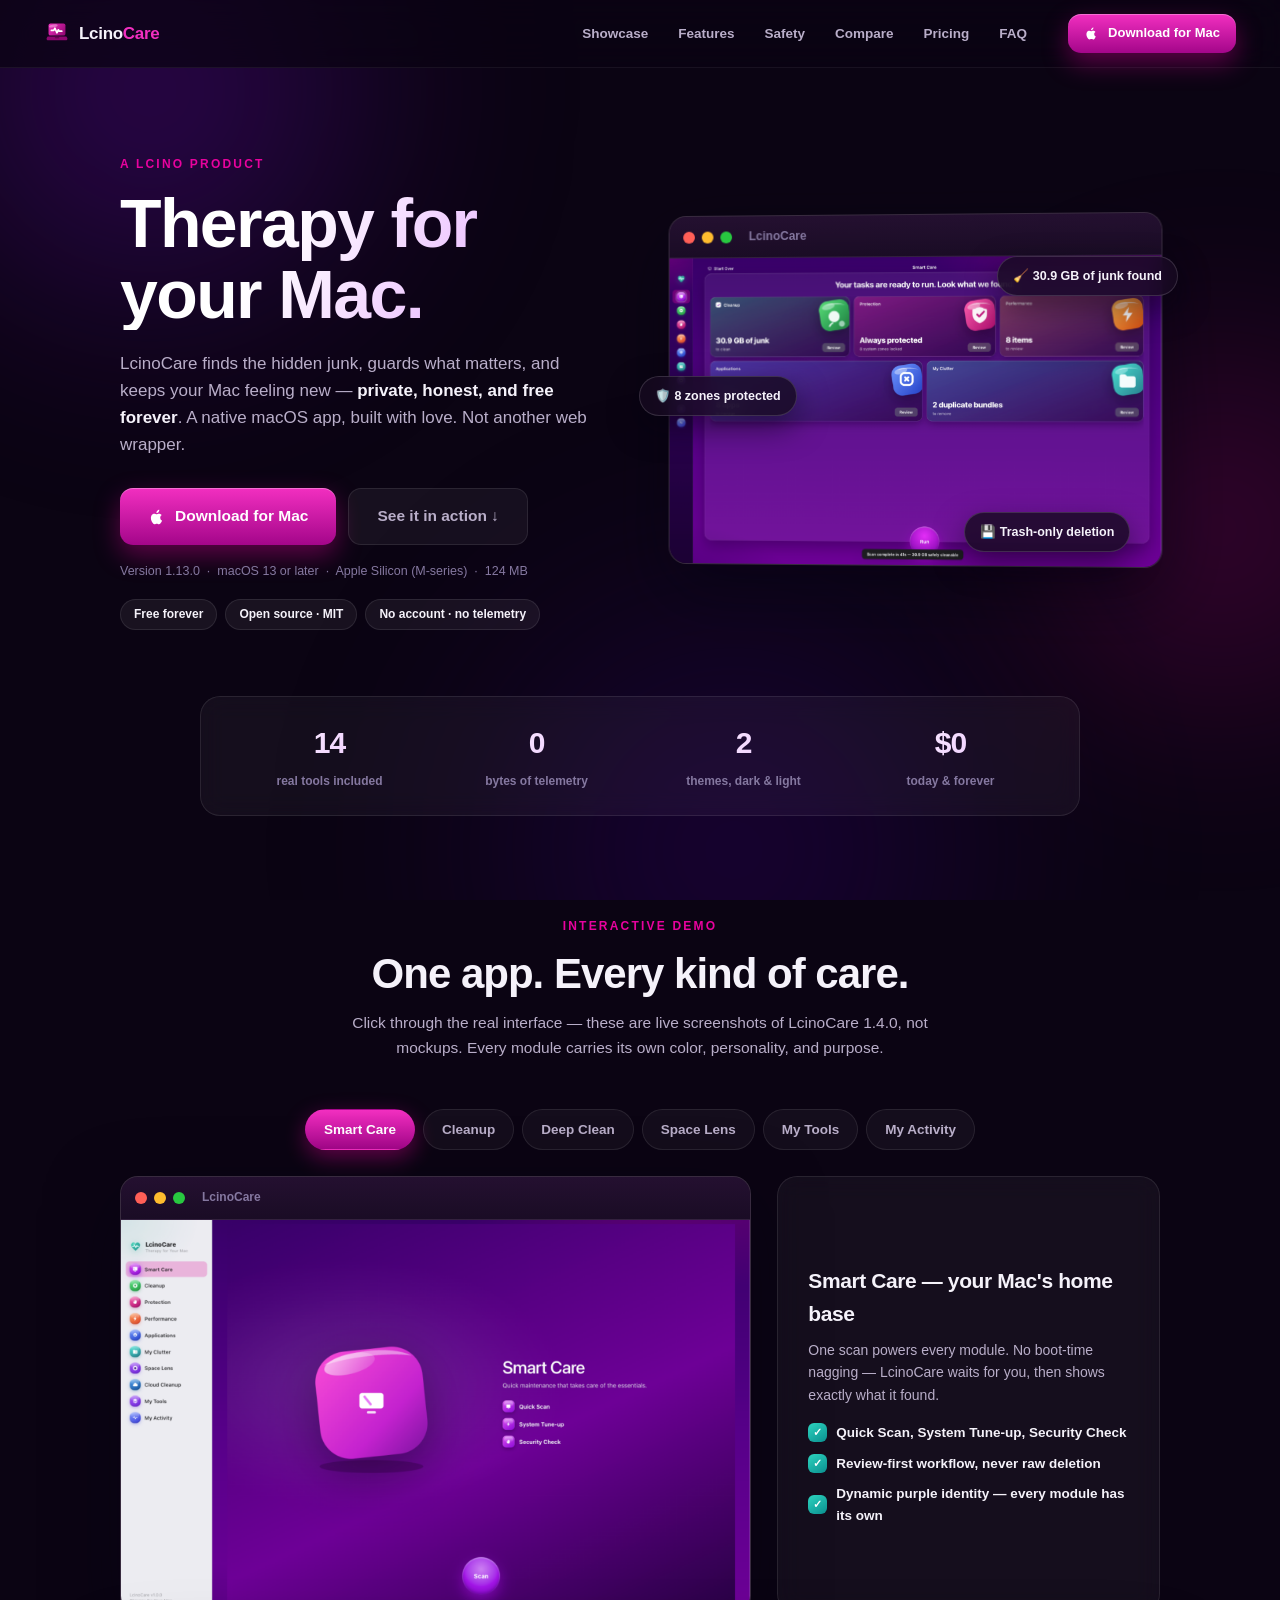
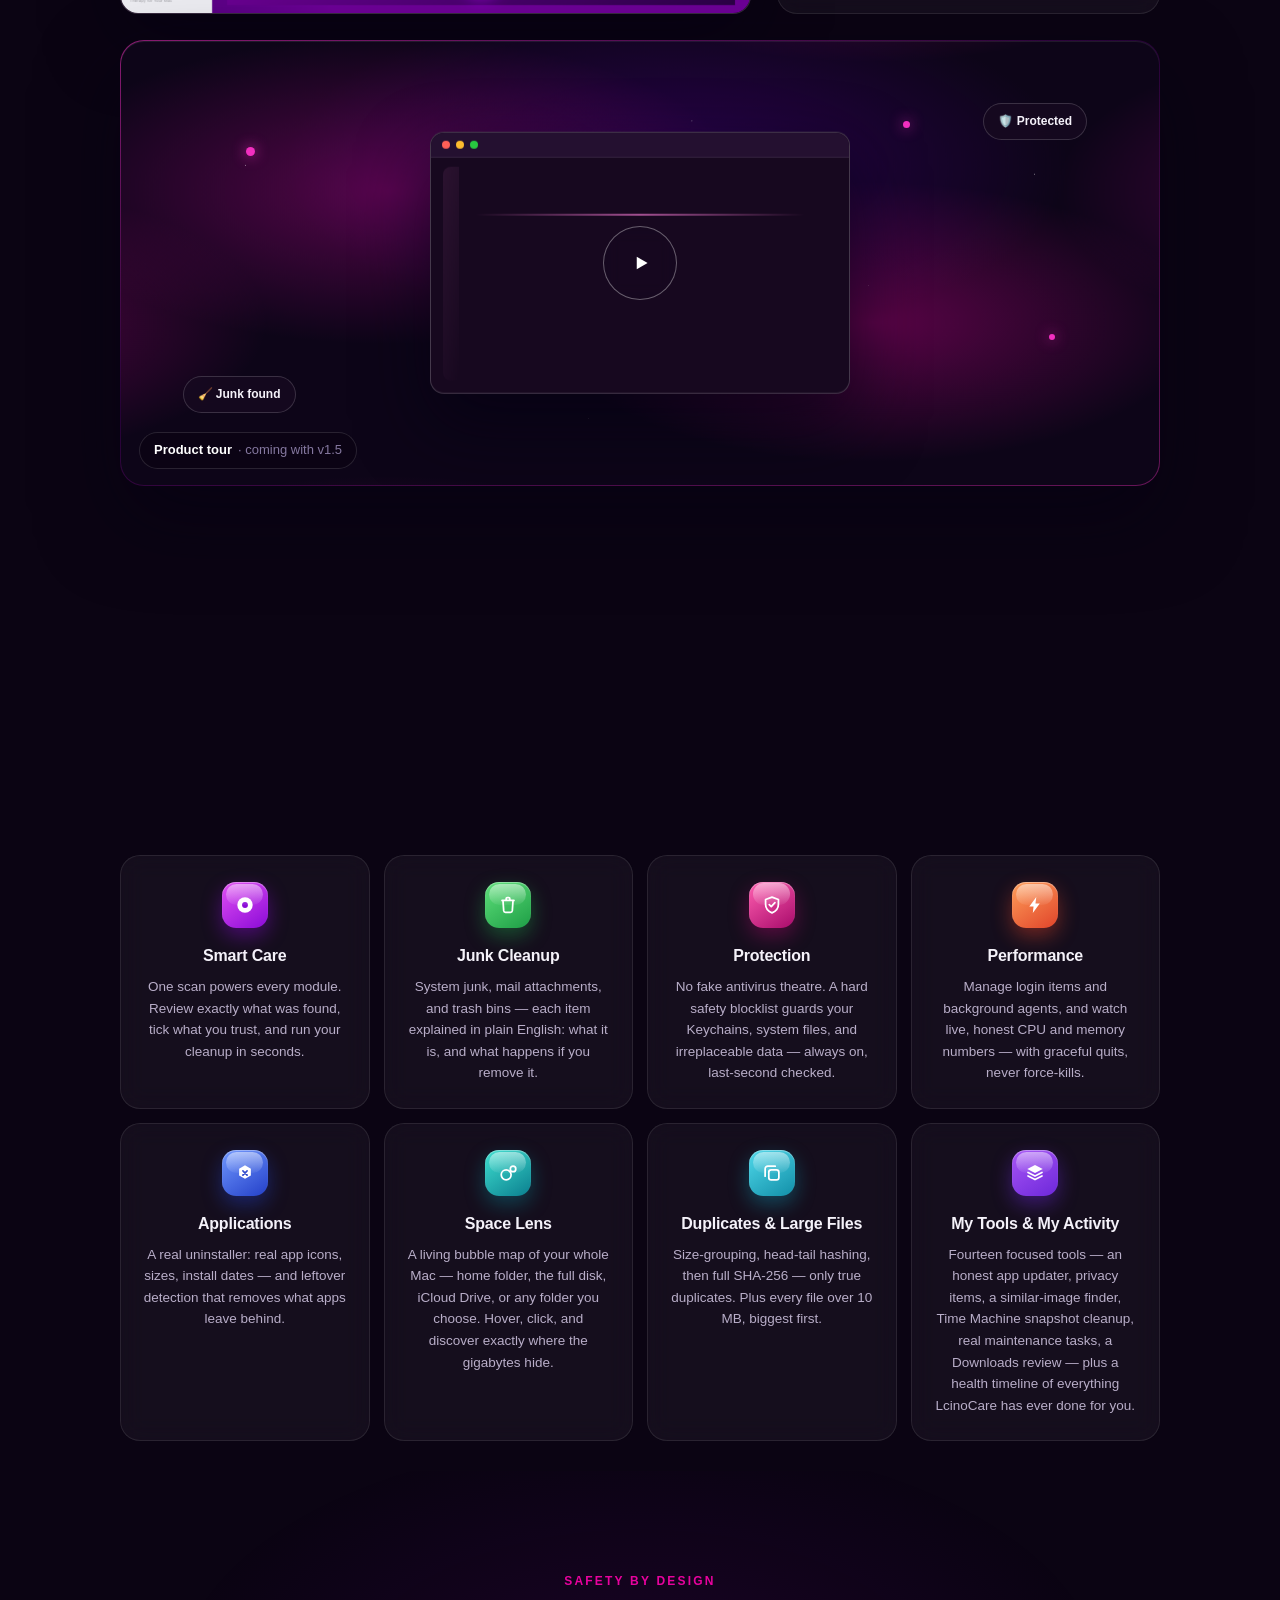
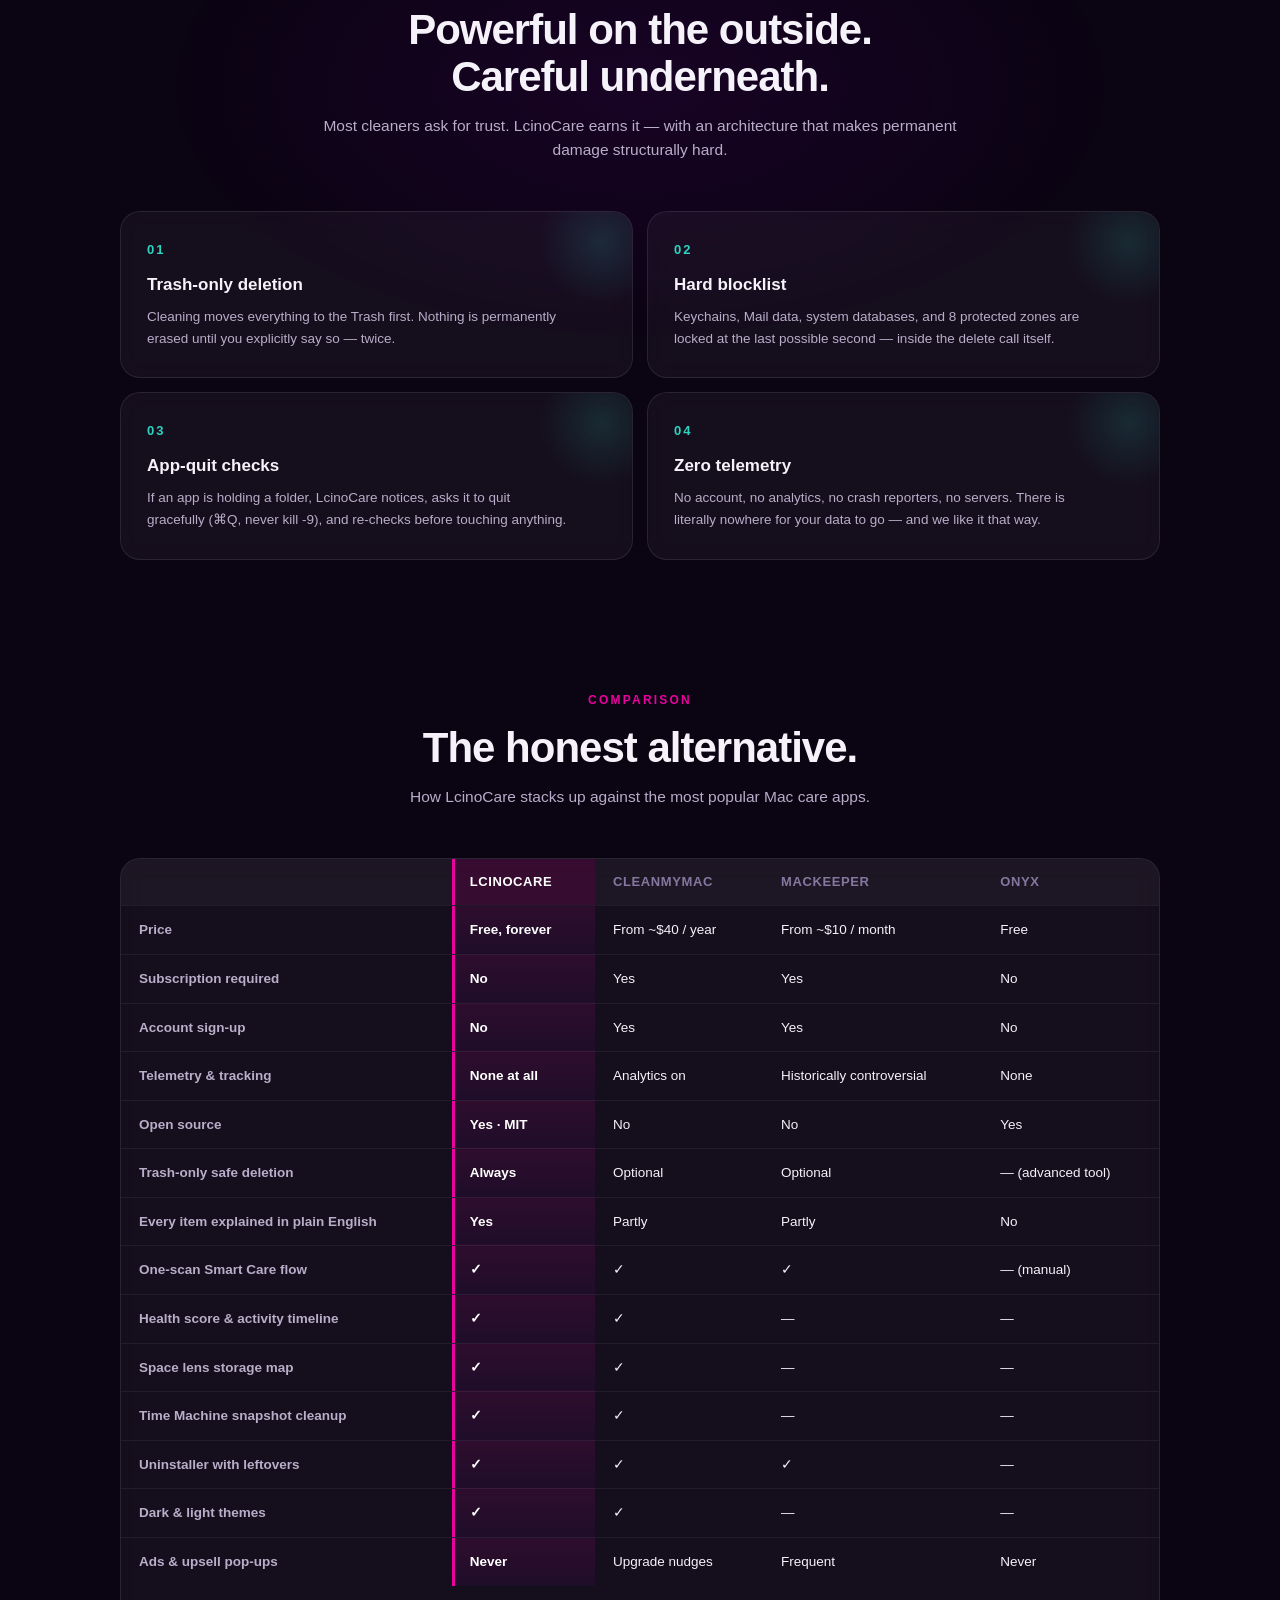
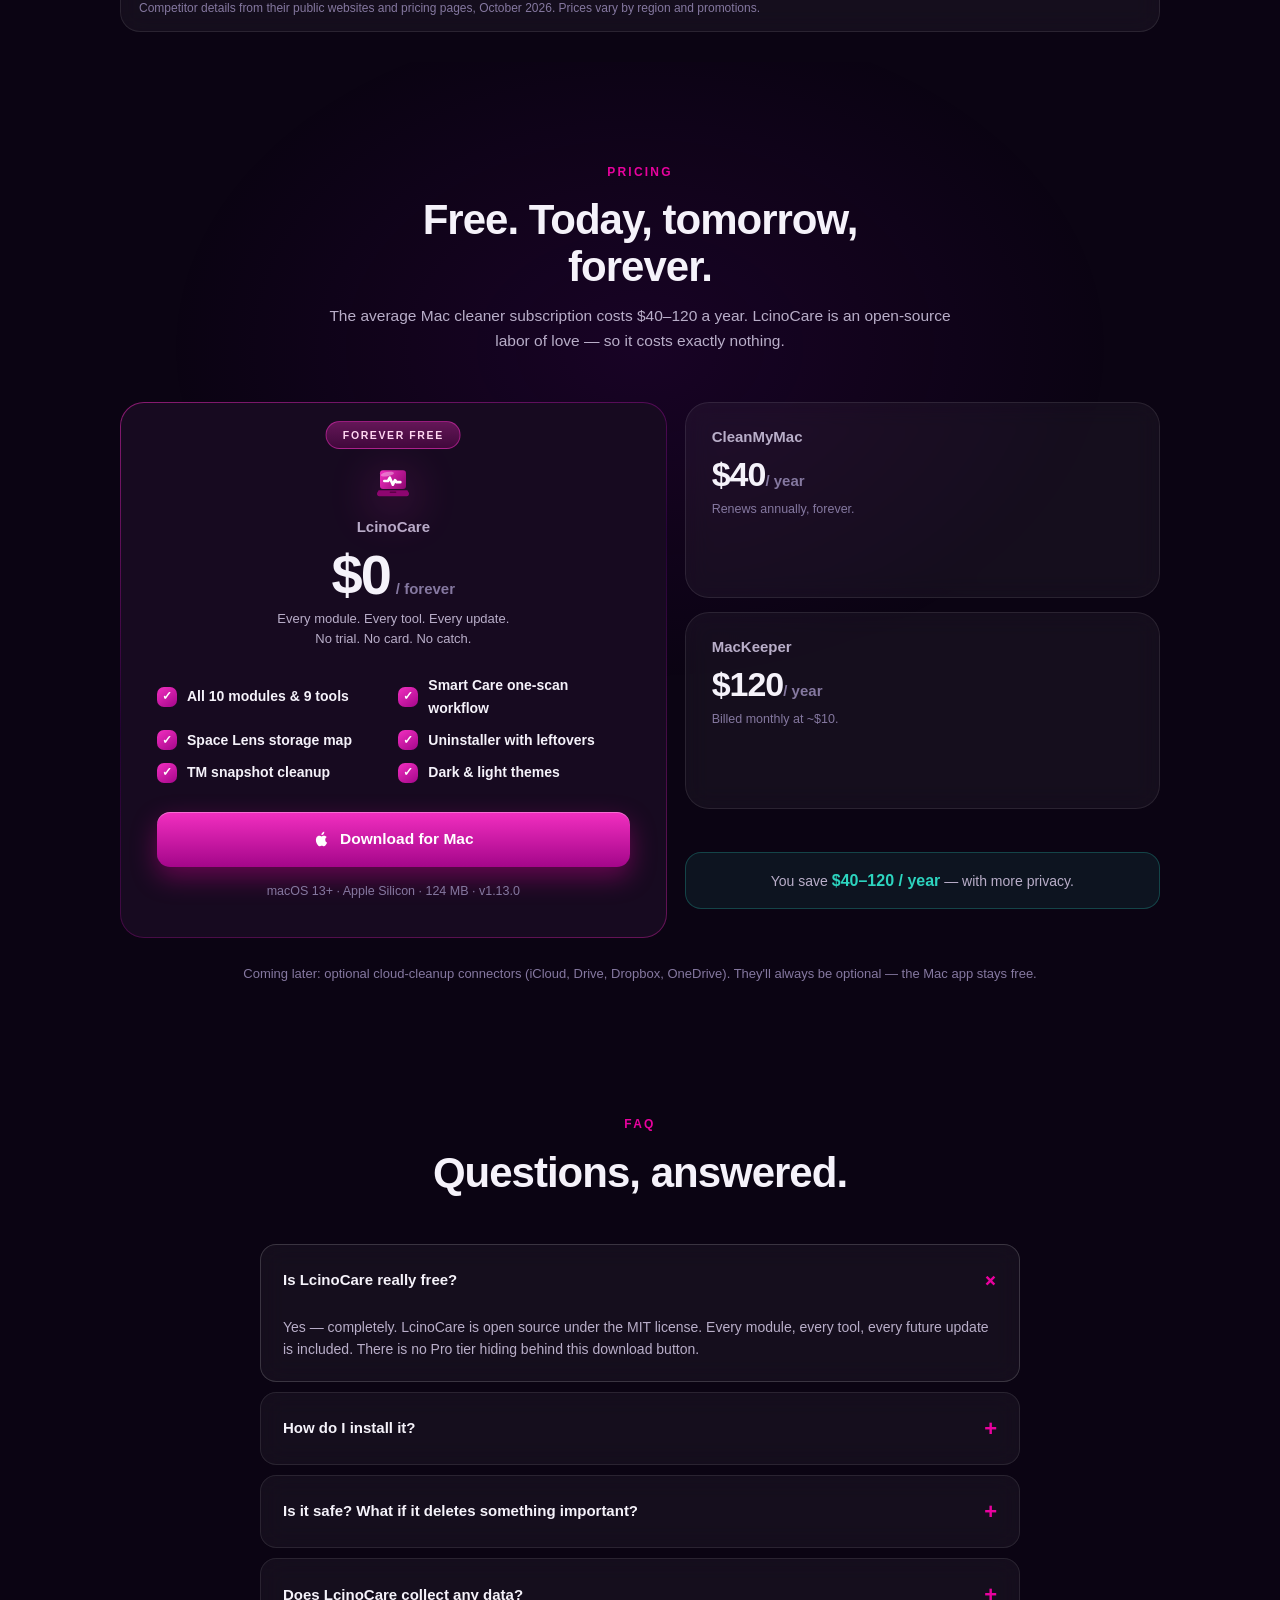
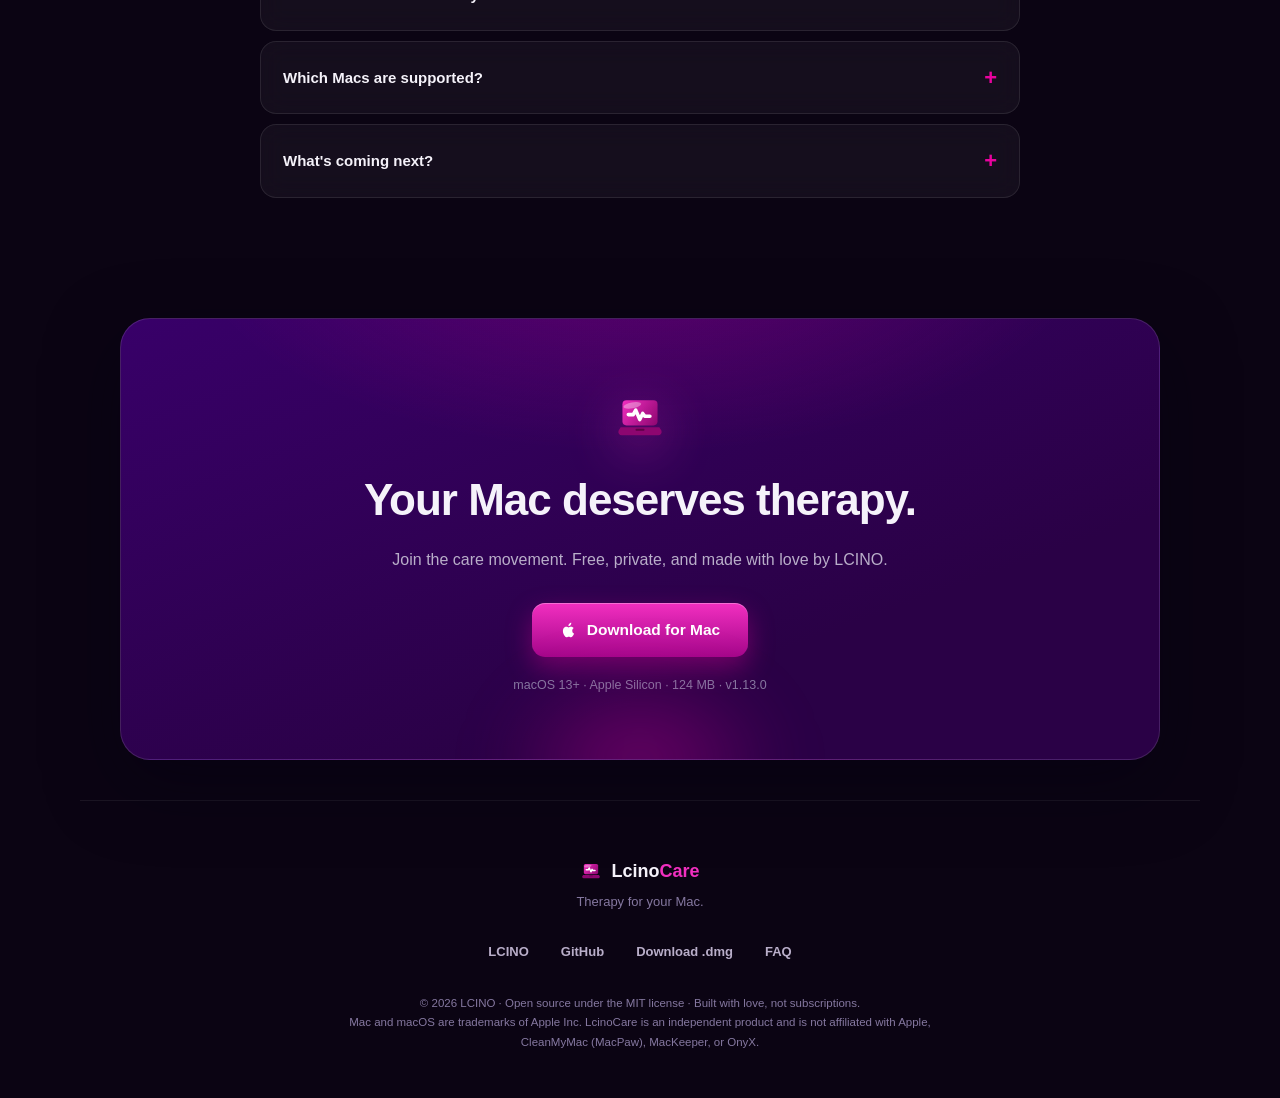
==== commit 2f4b8da3: "Site: v1.13.0, honest Protection copy" ====
--- a/public/index.html
+++ b/public/index.html
@@ -55,7 +55,7 @@
         </a>
         <a class="btn btn-ghost btn-lg" href="#showcase">See it in action ↓</a>
       </div>
-      <div class="hero-meta reveal">Version 1.12.0 &nbsp;·&nbsp; macOS 13 or later &nbsp;·&nbsp; Apple Silicon (M-series) &nbsp;·&nbsp; 124 MB</div>
+      <div class="hero-meta reveal">Version 1.13.0 &nbsp;·&nbsp; macOS 13 or later &nbsp;·&nbsp; Apple Silicon (M-series) &nbsp;·&nbsp; 124 MB</div>
       <div class="hero-badges reveal">
         <span class="badge">Free forever</span>
         <span class="badge">Open source · MIT</span>
@@ -321,7 +321,7 @@
           <svg width="18" height="18" viewBox="0 0 24 24" fill="currentColor" aria-hidden="true"><path d="M16.3 12.9c0-2.3 1.9-3.4 2-3.5-1.1-1.6-2.8-1.8-3.4-1.8-1.4-.1-2.8.9-3.5.9-.7 0-1.8-.8-3-.8-1.5 0-3 .9-3.8 2.3-1.6 2.8-.4 7 1.2 9.3.8 1.1 1.7 2.3 2.9 2.3 1.2 0 1.6-.7 3-.7 1.4 0 1.8.8 3 .7 1.2 0 2-1.1 2.8-2.2.9-1.3 1.3-2.5 1.3-2.6-.1 0-2.5-1-2.5-3.9zM14.1 5.3c.6-.8 1.1-1.9 1-3-1 0-2.1.7-2.8 1.5-.6.7-1.2 1.8-1 2.9 1.1 0 2.2-.6 2.8-1.4z"/></svg>
           Download for Mac
         </a>
-        <p class="p-note">macOS 13+ · Apple Silicon · 124 MB · v1.12.0</p>
+        <p class="p-note">macOS 13+ · Apple Silicon · 124 MB · v1.13.0</p>
       </div>
       <div class="price-side">
         <div class="price-card mini">
@@ -398,7 +398,7 @@
         <svg width="18" height="18" viewBox="0 0 24 24" fill="currentColor" aria-hidden="true"><path d="M16.3 12.9c0-2.3 1.9-3.4 2-3.5-1.1-1.6-2.8-1.8-3.4-1.8-1.4-.1-2.8.9-3.5.9-.7 0-1.8-.8-3-.8-1.5 0-3 .9-3.8 2.3-1.6 2.8-.4 7 1.2 9.3.8 1.1 1.7 2.3 2.9 2.3 1.2 0 1.6-.7 3-.7 1.4 0 1.8.8 3 .7 1.2 0 2-1.1 2.8-2.2.9-1.3 1.3-2.5 1.3-2.6-.1 0-2.5-1-2.5-3.9zM14.1 5.3c.6-.8 1.1-1.9 1-3-1 0-2.1.7-2.8 1.5-.6.7-1.2 1.8-1 2.9 1.1 0 2.2-.6 2.8-1.4z"/></svg>
         Download for Mac
       </a>
-      <p class="cta-meta">macOS 13+ · Apple Silicon · 124 MB · v1.12.0</p>
+      <p class="cta-meta">macOS 13+ · Apple Silicon · 124 MB · v1.13.0</p>
     </div>
   </section>
 
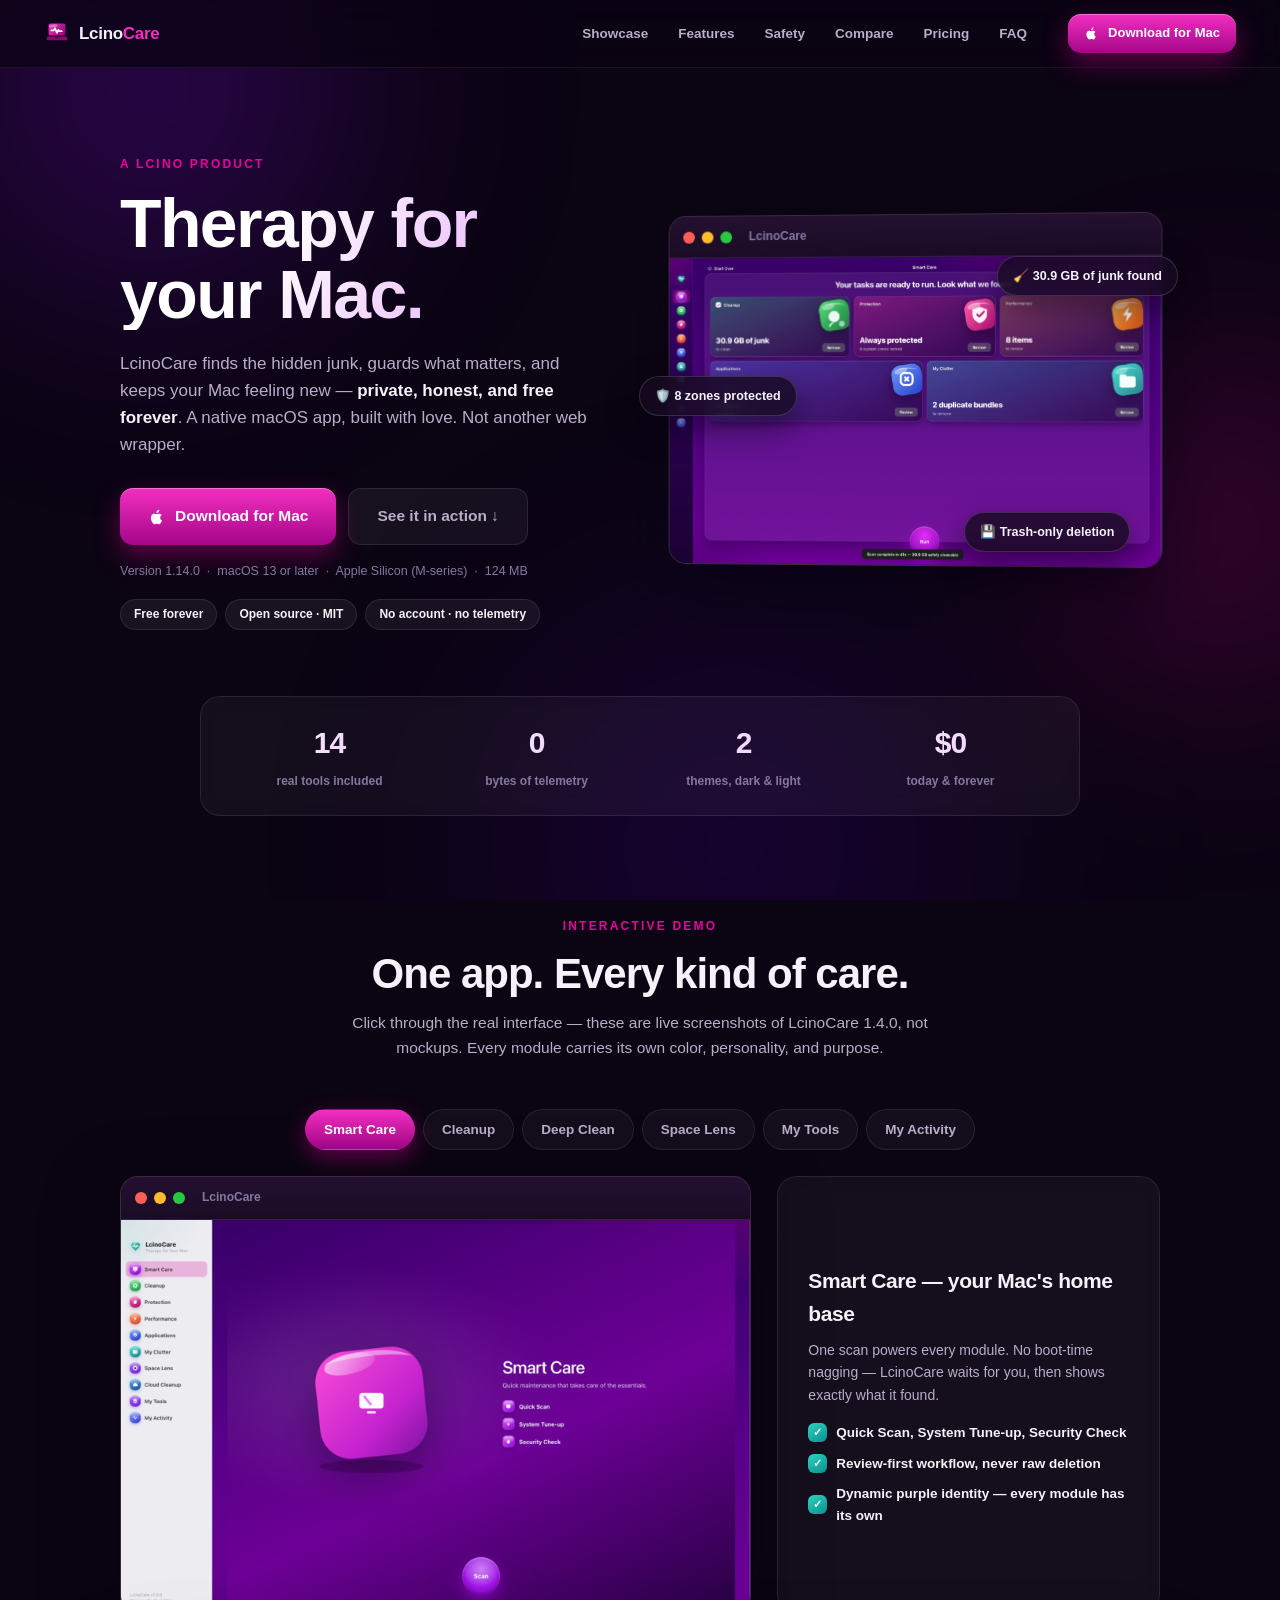
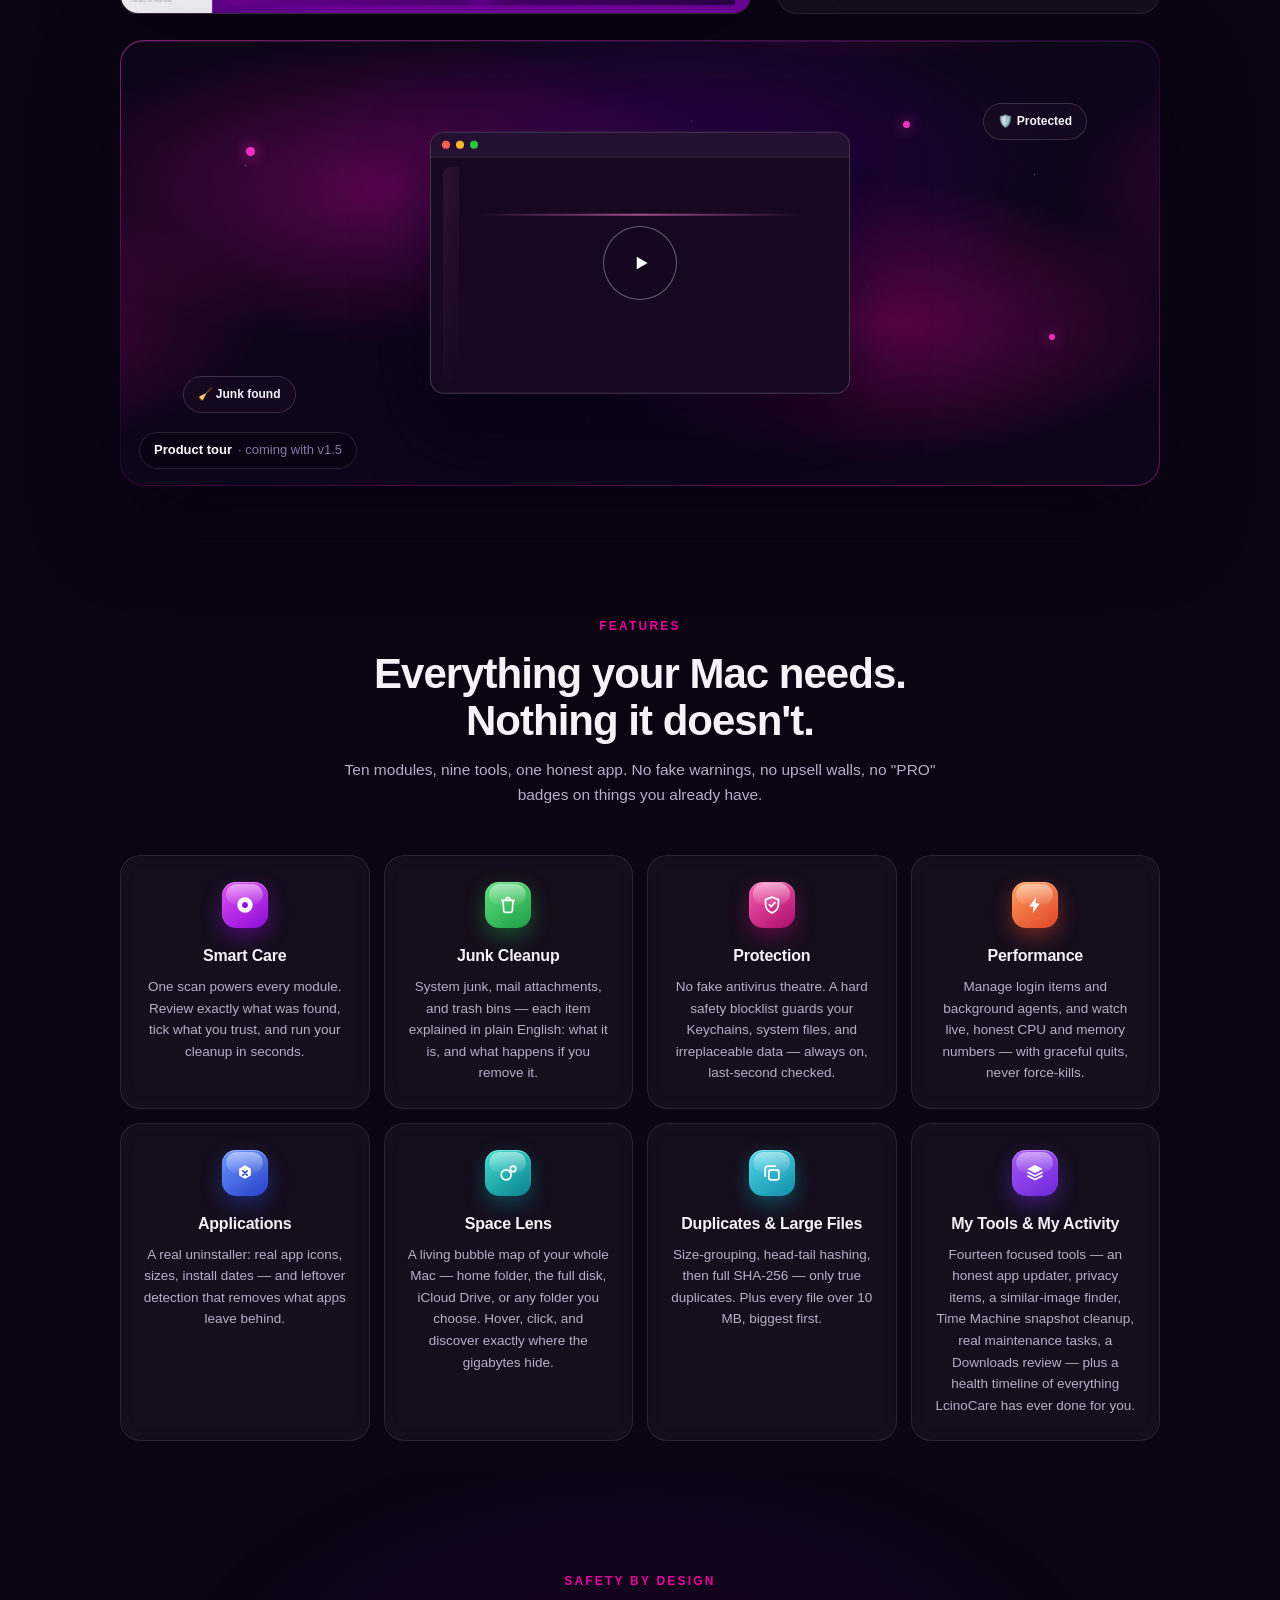
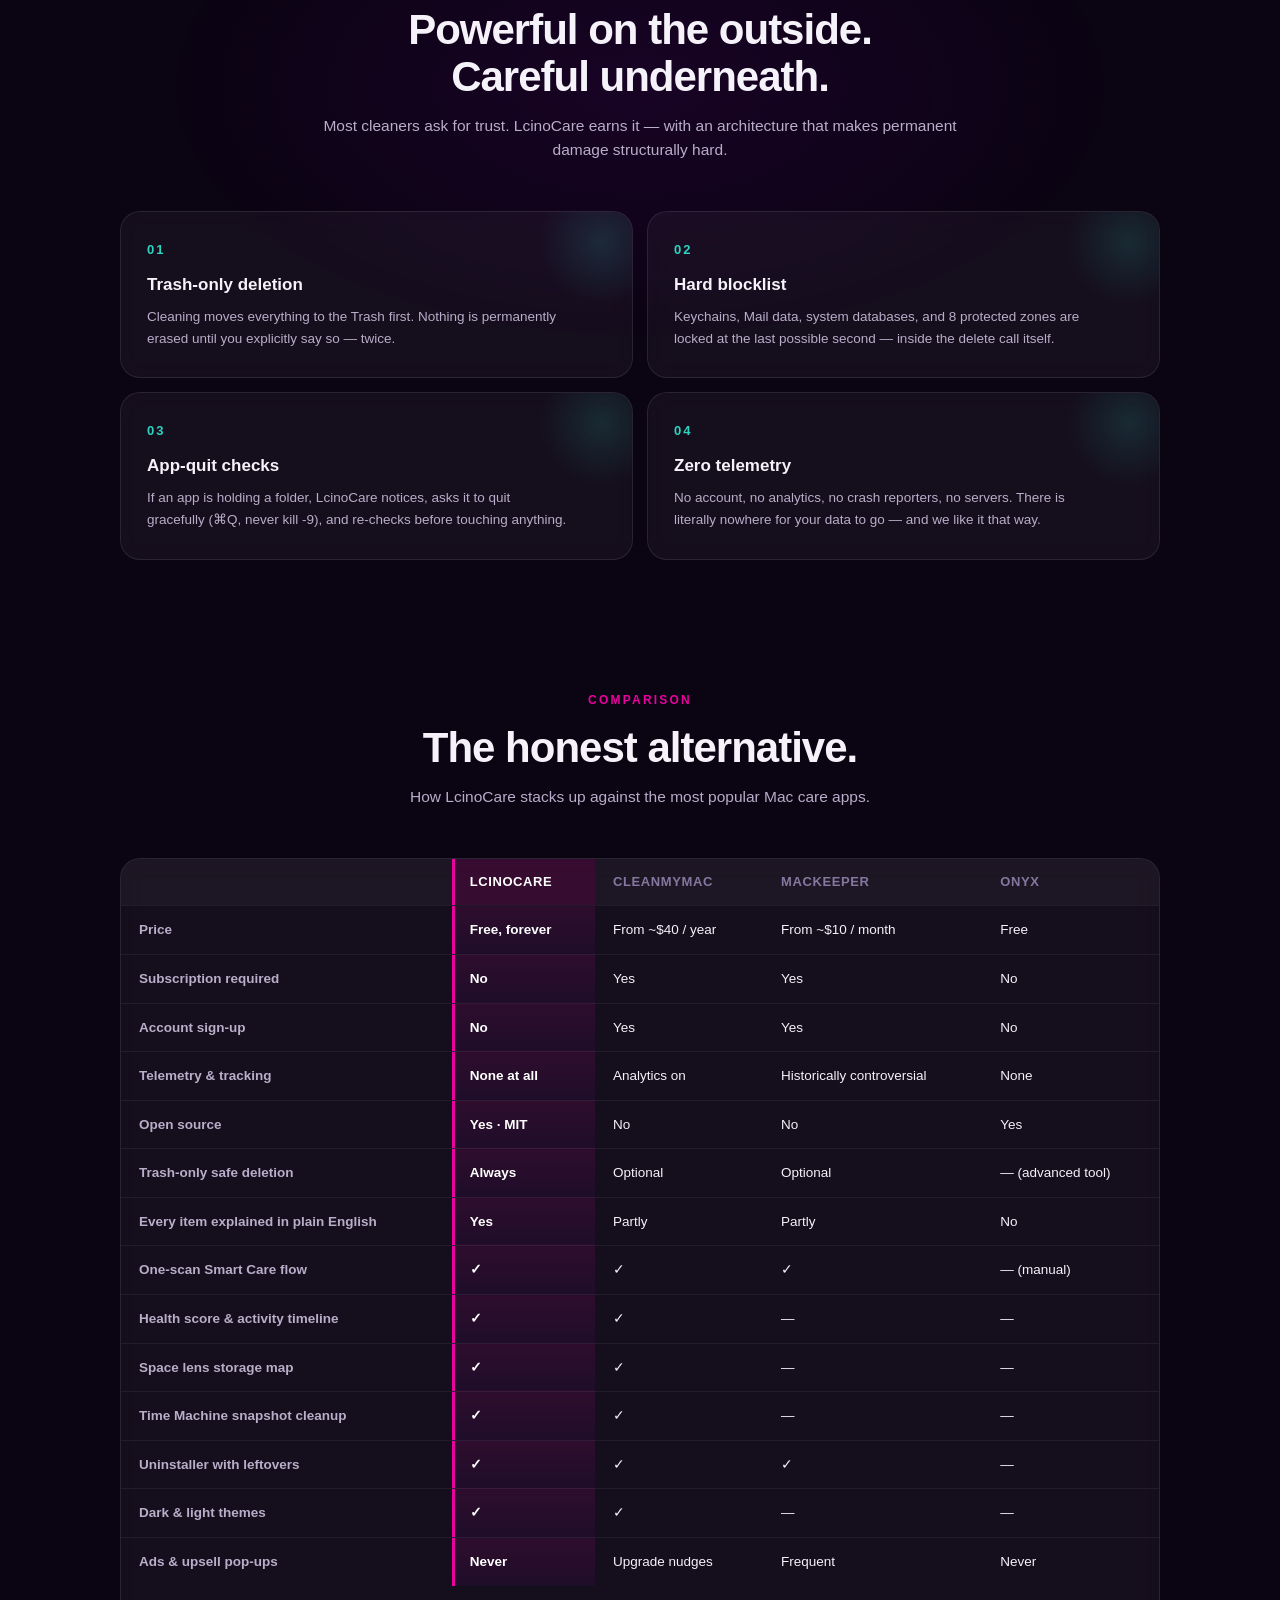
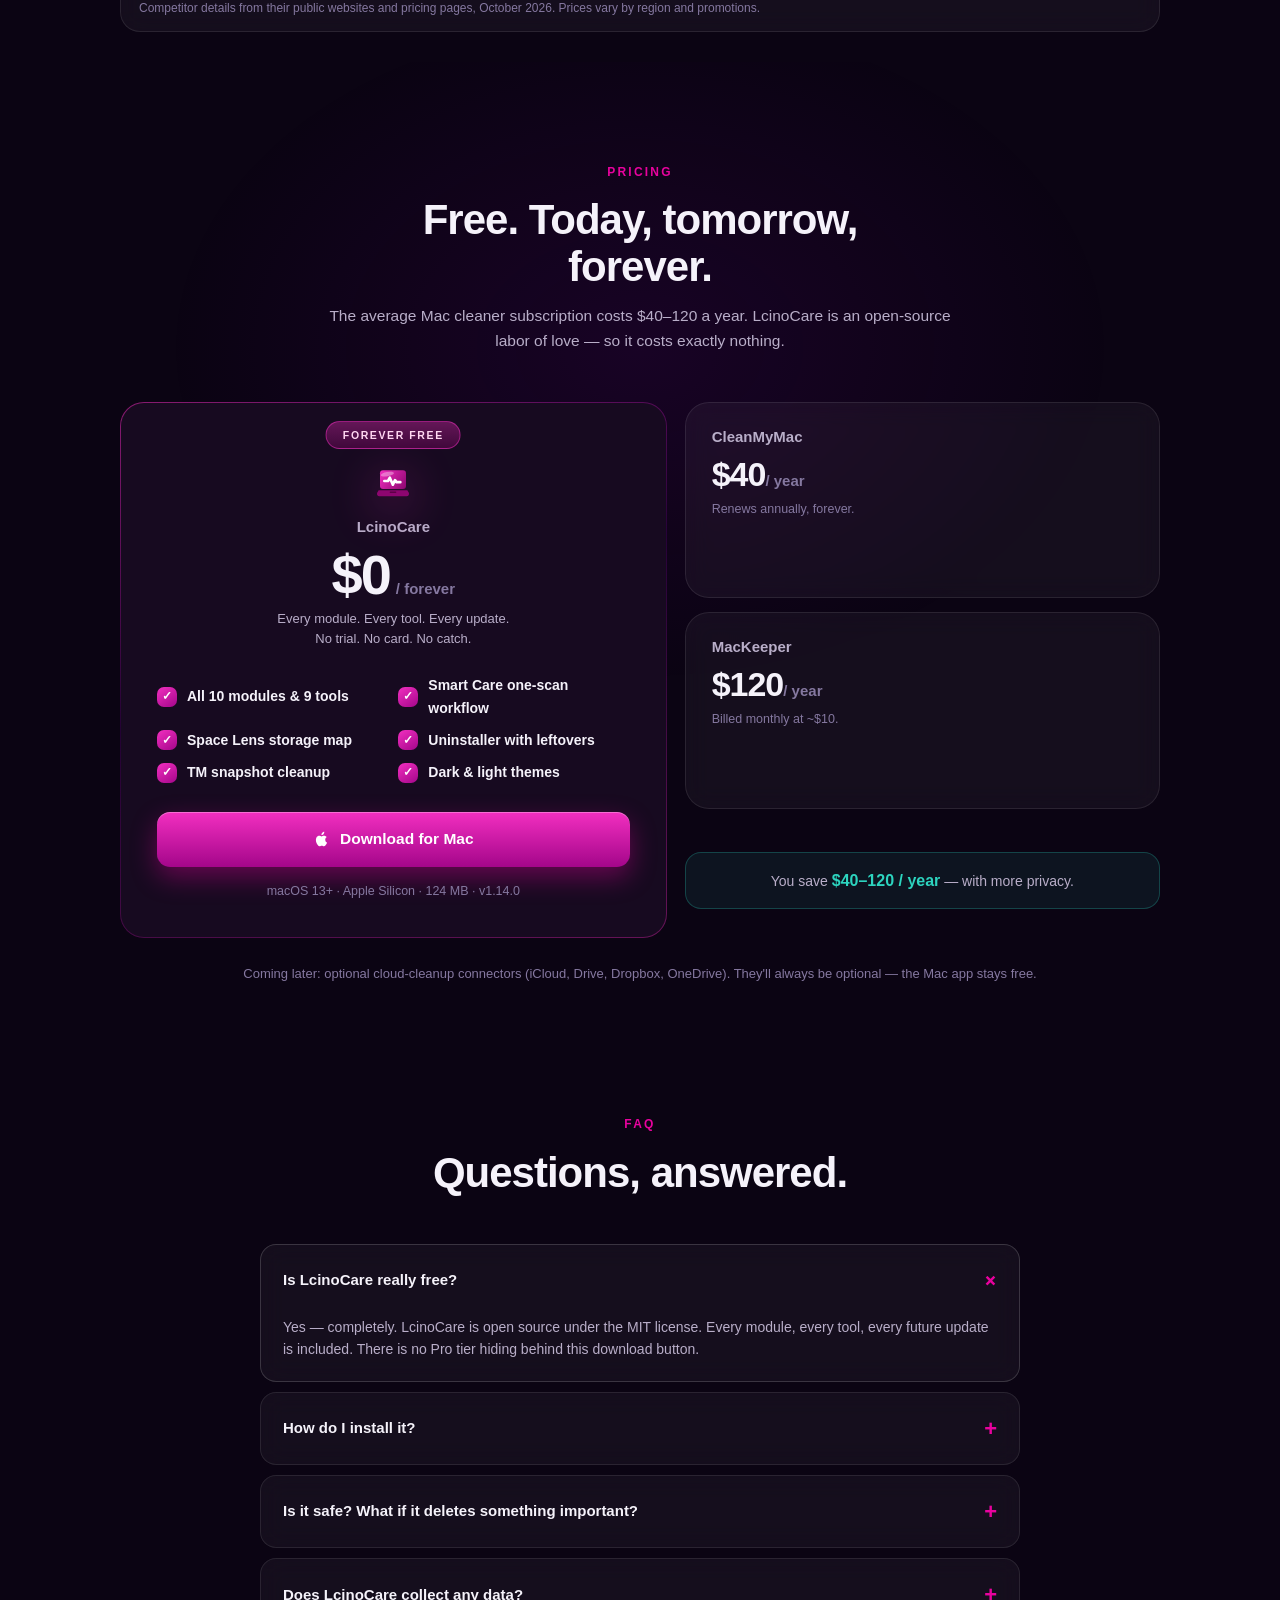
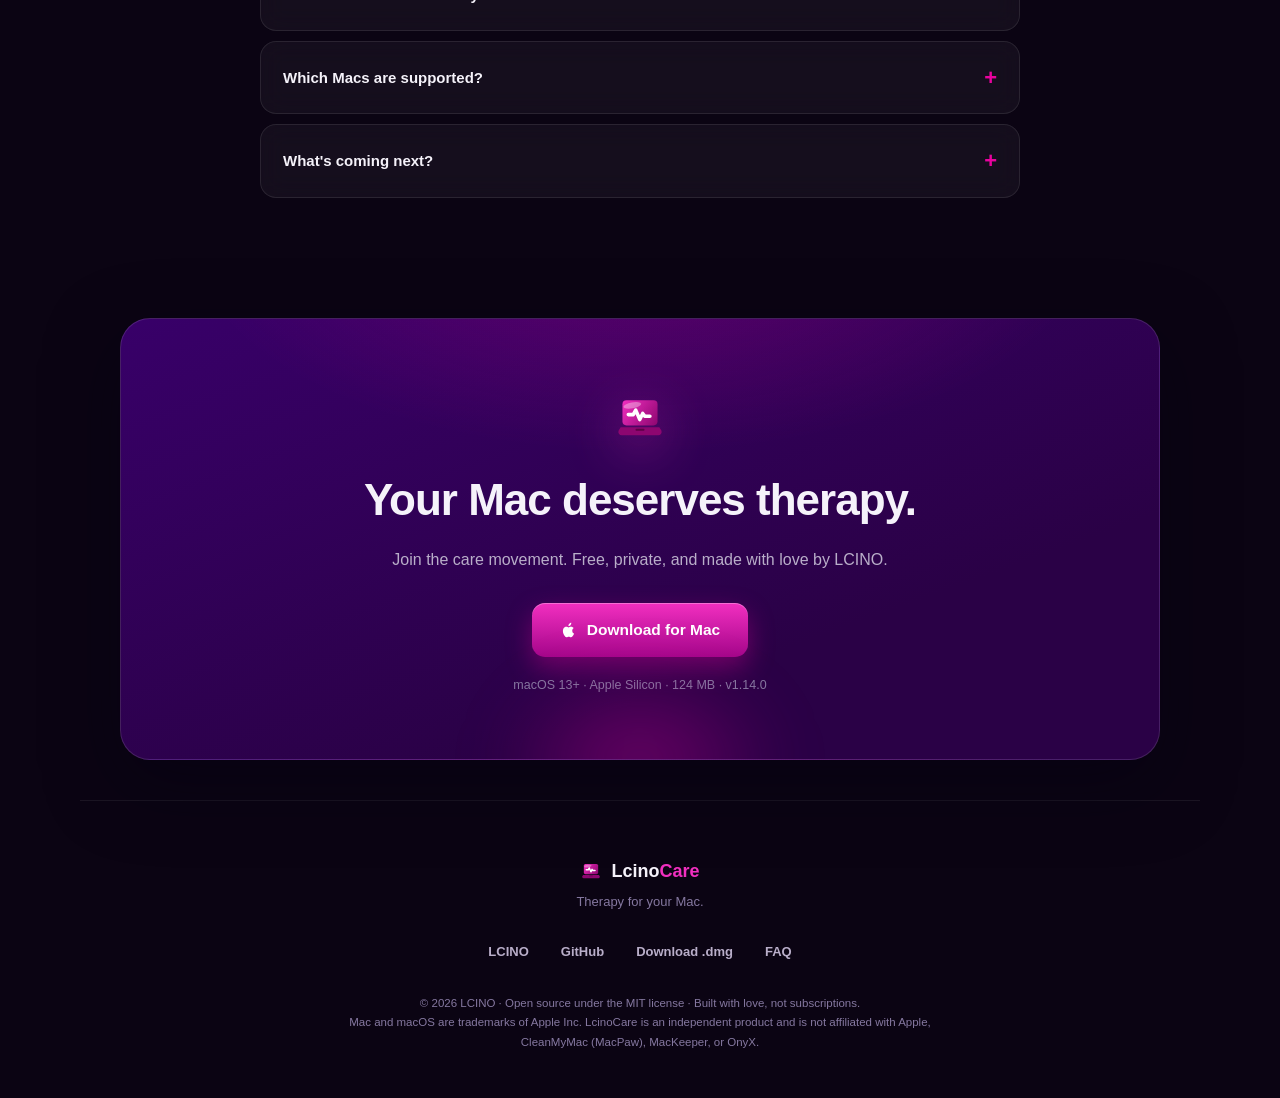
==== commit 6b3bea44: "Site: v1.14.0" ====
--- a/public/index.html
+++ b/public/index.html
@@ -55,7 +55,7 @@
         </a>
         <a class="btn btn-ghost btn-lg" href="#showcase">See it in action ↓</a>
       </div>
-      <div class="hero-meta reveal">Version 1.13.0 &nbsp;·&nbsp; macOS 13 or later &nbsp;·&nbsp; Apple Silicon (M-series) &nbsp;·&nbsp; 124 MB</div>
+      <div class="hero-meta reveal">Version 1.14.0 &nbsp;·&nbsp; macOS 13 or later &nbsp;·&nbsp; Apple Silicon (M-series) &nbsp;·&nbsp; 124 MB</div>
       <div class="hero-badges reveal">
         <span class="badge">Free forever</span>
         <span class="badge">Open source · MIT</span>
@@ -321,7 +321,7 @@
           <svg width="18" height="18" viewBox="0 0 24 24" fill="currentColor" aria-hidden="true"><path d="M16.3 12.9c0-2.3 1.9-3.4 2-3.5-1.1-1.6-2.8-1.8-3.4-1.8-1.4-.1-2.8.9-3.5.9-.7 0-1.8-.8-3-.8-1.5 0-3 .9-3.8 2.3-1.6 2.8-.4 7 1.2 9.3.8 1.1 1.7 2.3 2.9 2.3 1.2 0 1.6-.7 3-.7 1.4 0 1.8.8 3 .7 1.2 0 2-1.1 2.8-2.2.9-1.3 1.3-2.5 1.3-2.6-.1 0-2.5-1-2.5-3.9zM14.1 5.3c.6-.8 1.1-1.9 1-3-1 0-2.1.7-2.8 1.5-.6.7-1.2 1.8-1 2.9 1.1 0 2.2-.6 2.8-1.4z"/></svg>
           Download for Mac
         </a>
-        <p class="p-note">macOS 13+ · Apple Silicon · 124 MB · v1.13.0</p>
+        <p class="p-note">macOS 13+ · Apple Silicon · 124 MB · v1.14.0</p>
       </div>
       <div class="price-side">
         <div class="price-card mini">
@@ -398,7 +398,7 @@
         <svg width="18" height="18" viewBox="0 0 24 24" fill="currentColor" aria-hidden="true"><path d="M16.3 12.9c0-2.3 1.9-3.4 2-3.5-1.1-1.6-2.8-1.8-3.4-1.8-1.4-.1-2.8.9-3.5.9-.7 0-1.8-.8-3-.8-1.5 0-3 .9-3.8 2.3-1.6 2.8-.4 7 1.2 9.3.8 1.1 1.7 2.3 2.9 2.3 1.2 0 1.6-.7 3-.7 1.4 0 1.8.8 3 .7 1.2 0 2-1.1 2.8-2.2.9-1.3 1.3-2.5 1.3-2.6-.1 0-2.5-1-2.5-3.9zM14.1 5.3c.6-.8 1.1-1.9 1-3-1 0-2.1.7-2.8 1.5-.6.7-1.2 1.8-1 2.9 1.1 0 2.2-.6 2.8-1.4z"/></svg>
         Download for Mac
       </a>
-      <p class="cta-meta">macOS 13+ · Apple Silicon · 124 MB · v1.13.0</p>
+      <p class="cta-meta">macOS 13+ · Apple Silicon · 124 MB · v1.14.0</p>
     </div>
   </section>
 
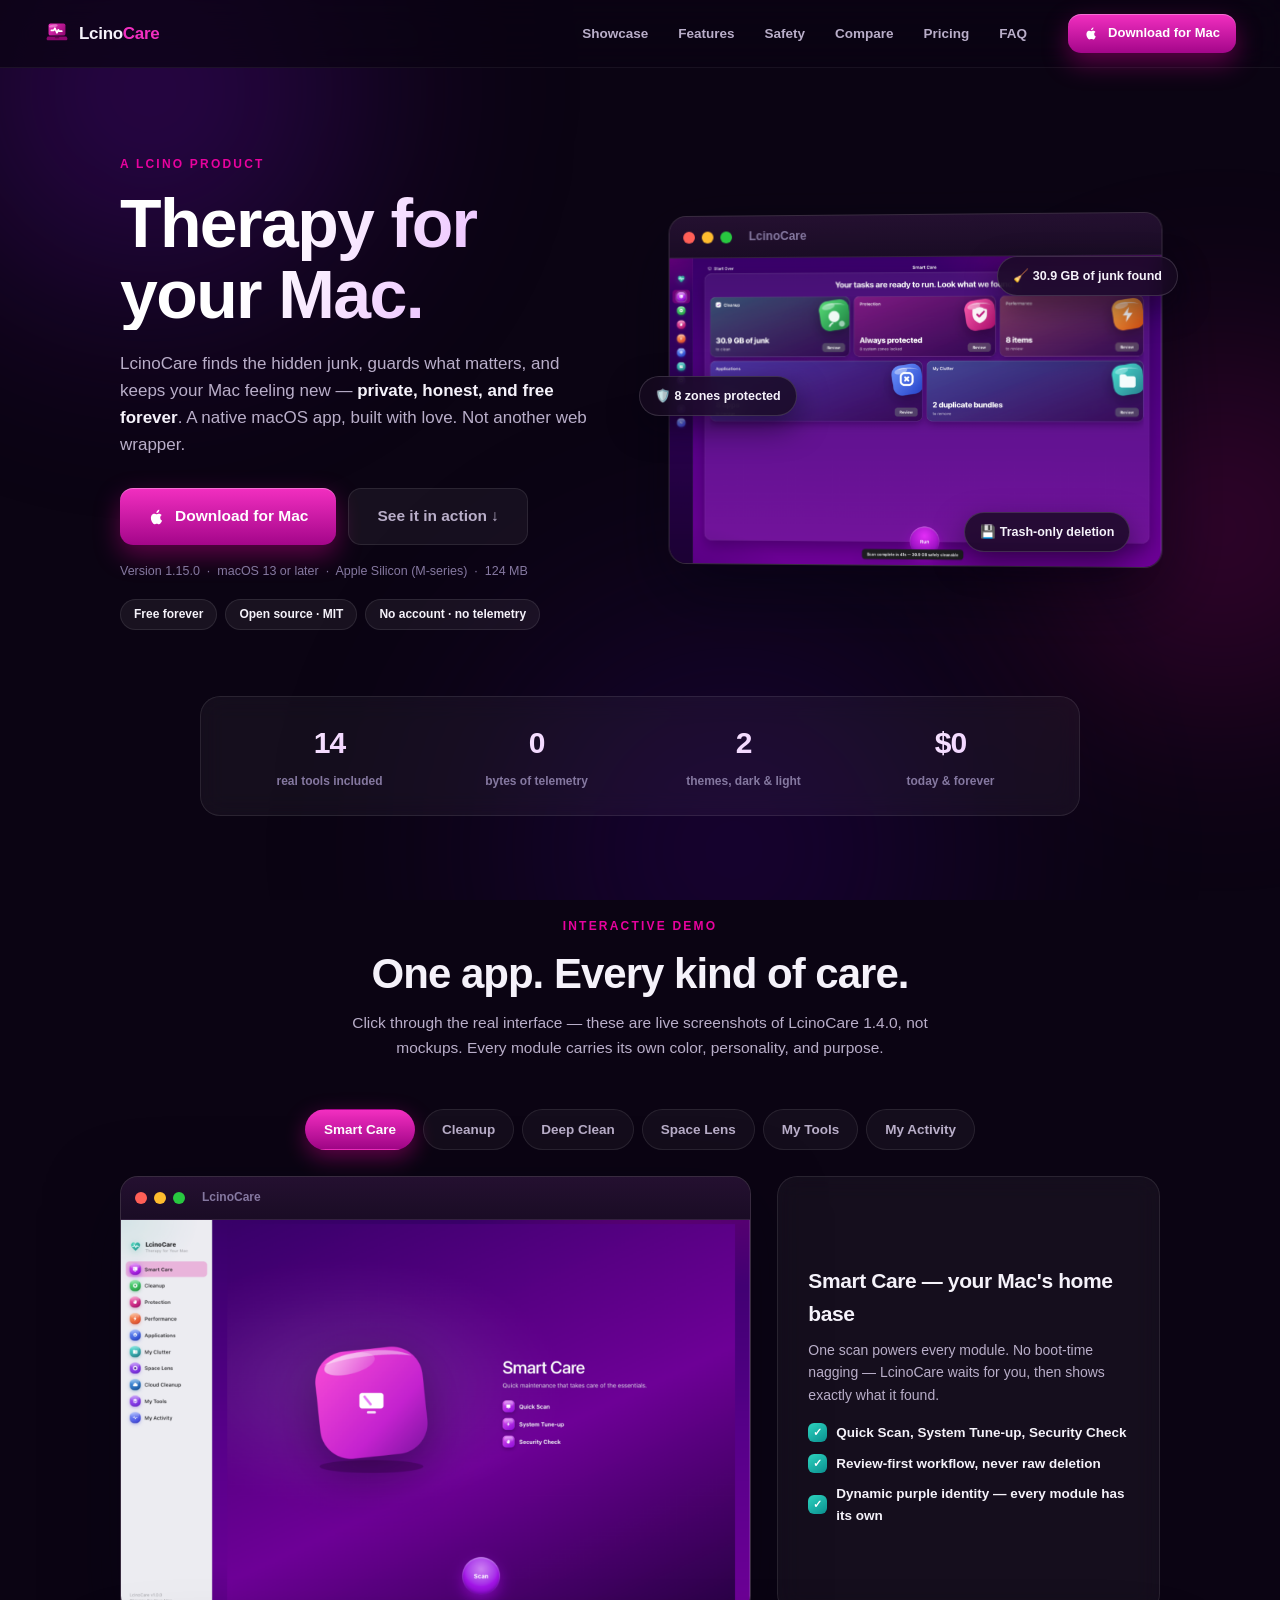
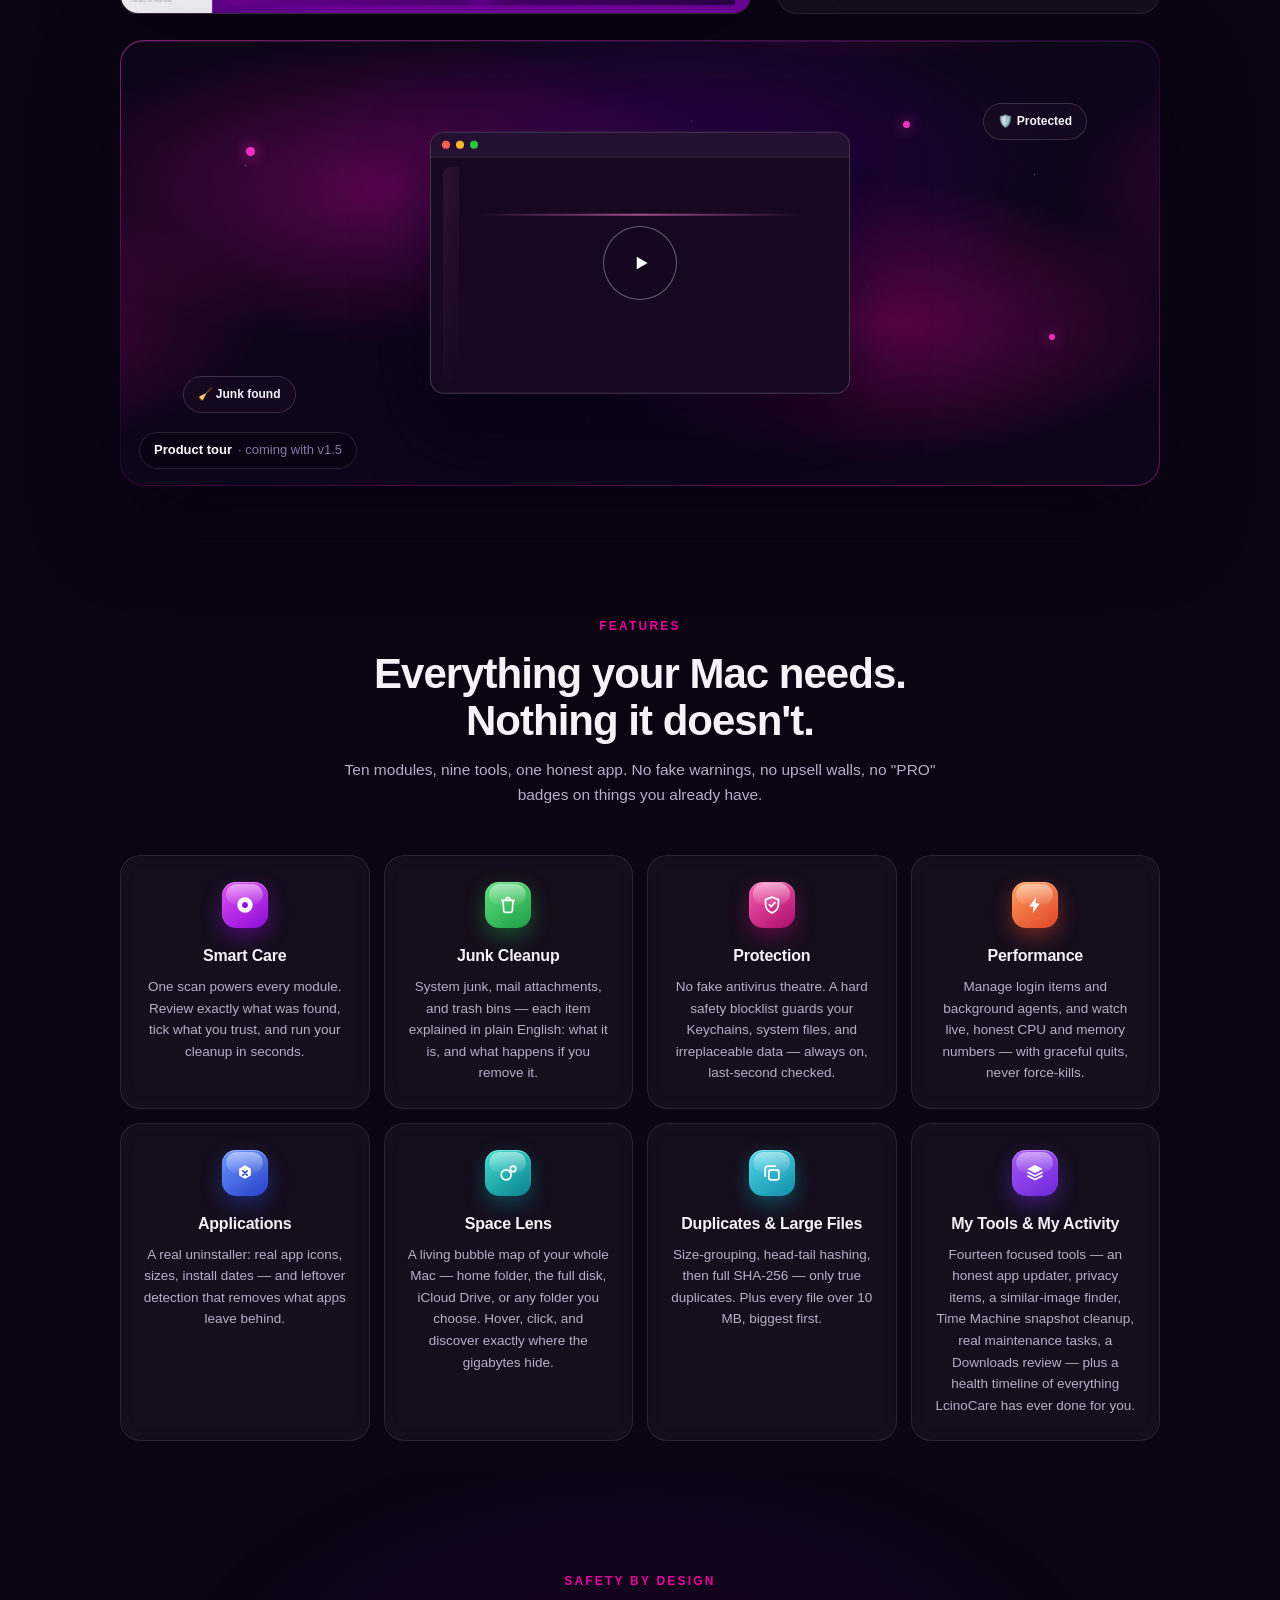
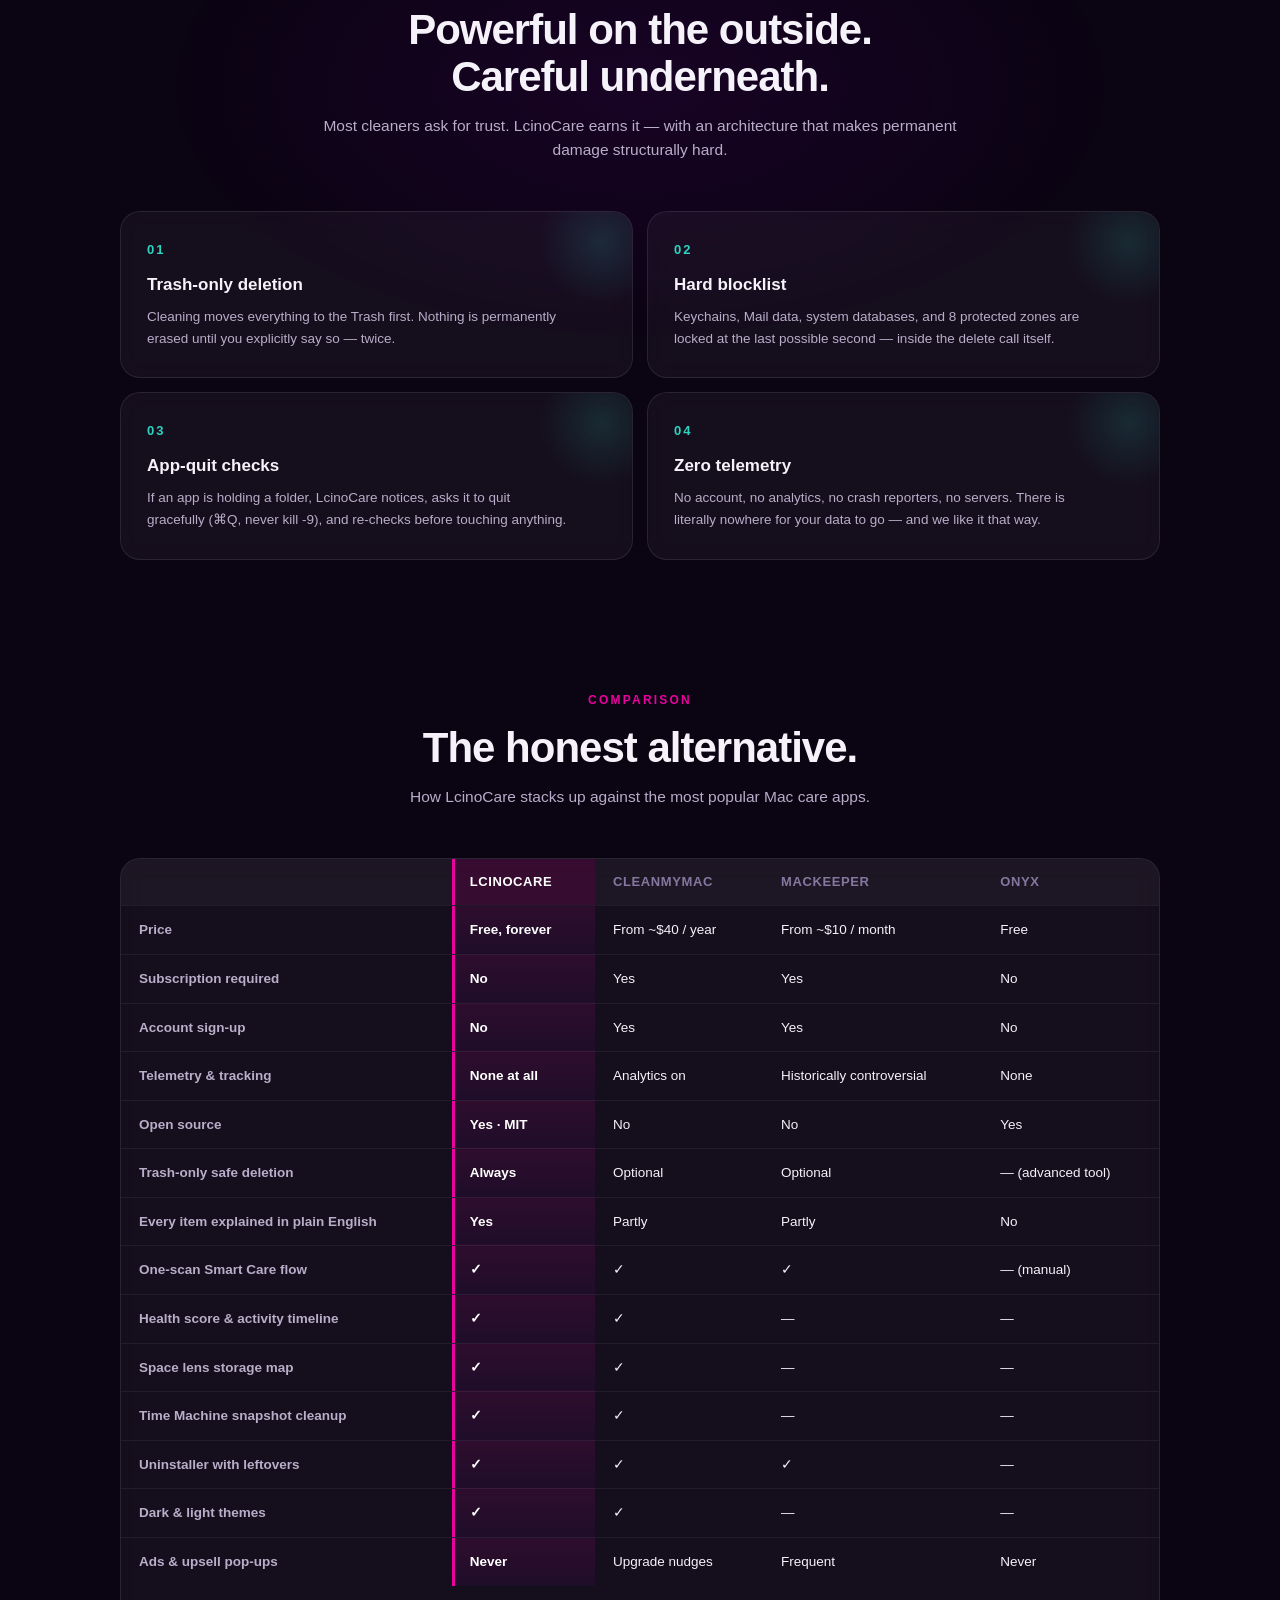
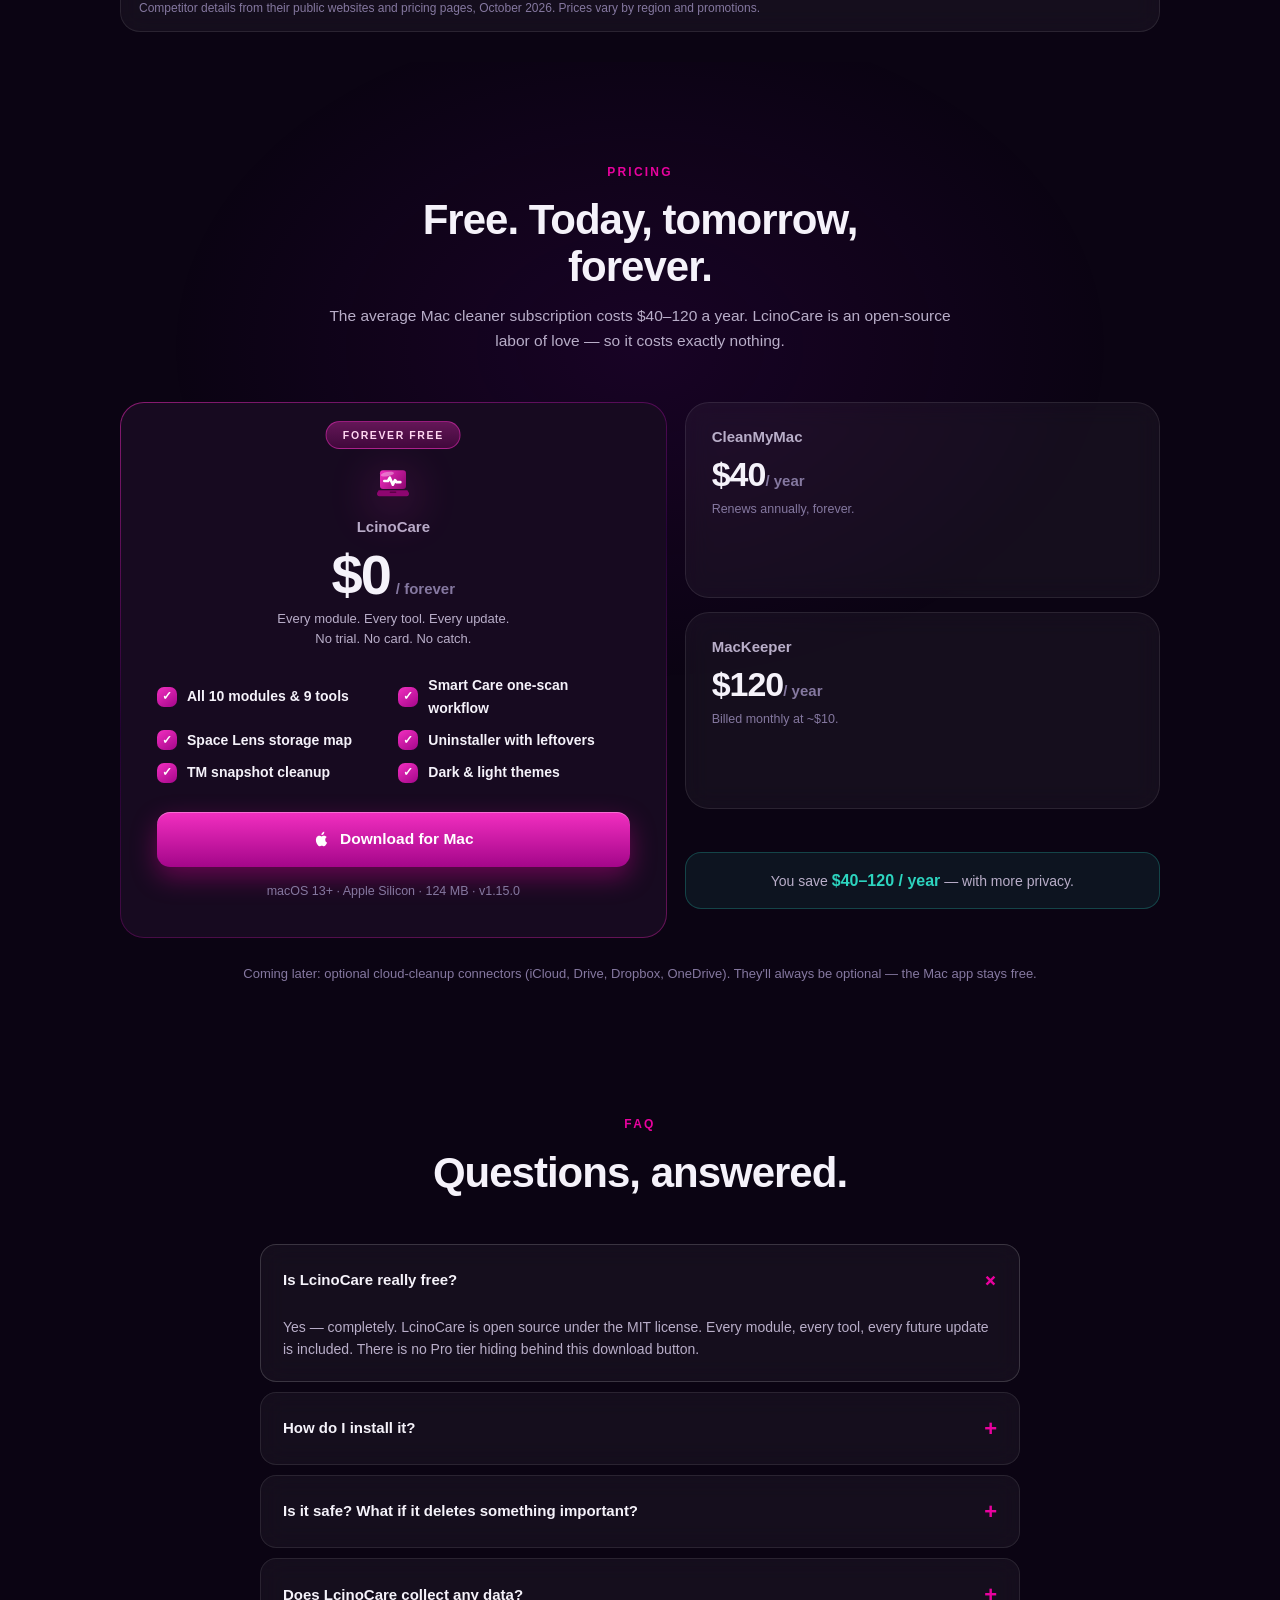
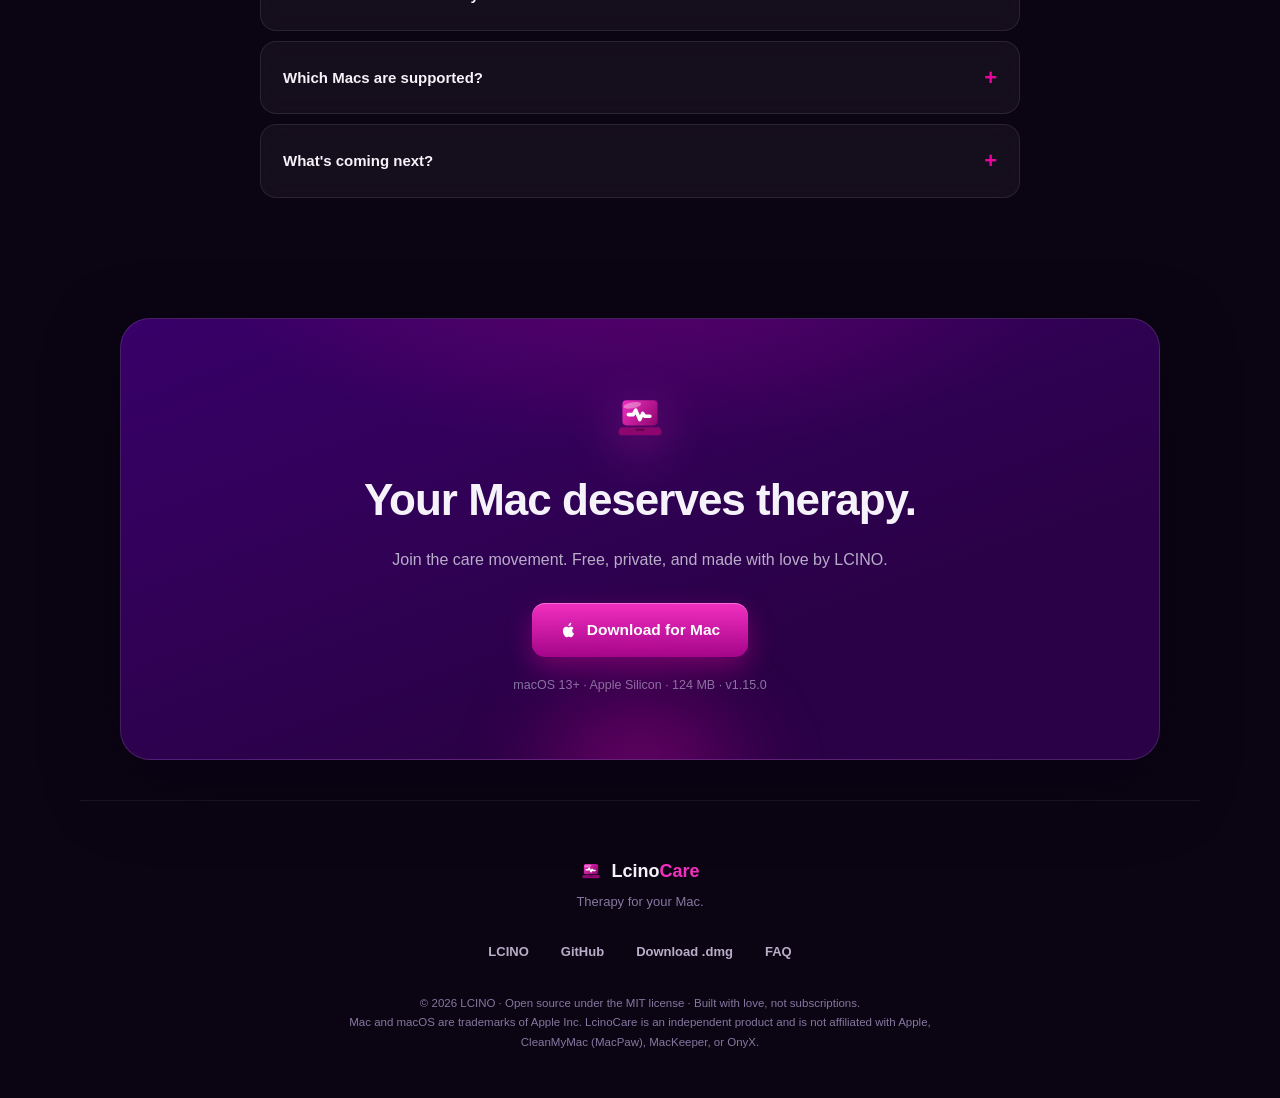
==== commit 51fc6233: "Site: v1.15.0 (in-place scanning)" ====
--- a/public/index.html
+++ b/public/index.html
@@ -55,7 +55,7 @@
         </a>
         <a class="btn btn-ghost btn-lg" href="#showcase">See it in action ↓</a>
       </div>
-      <div class="hero-meta reveal">Version 1.14.0 &nbsp;·&nbsp; macOS 13 or later &nbsp;·&nbsp; Apple Silicon (M-series) &nbsp;·&nbsp; 124 MB</div>
+      <div class="hero-meta reveal">Version 1.15.0 &nbsp;·&nbsp; macOS 13 or later &nbsp;·&nbsp; Apple Silicon (M-series) &nbsp;·&nbsp; 124 MB</div>
       <div class="hero-badges reveal">
         <span class="badge">Free forever</span>
         <span class="badge">Open source · MIT</span>
@@ -321,7 +321,7 @@
           <svg width="18" height="18" viewBox="0 0 24 24" fill="currentColor" aria-hidden="true"><path d="M16.3 12.9c0-2.3 1.9-3.4 2-3.5-1.1-1.6-2.8-1.8-3.4-1.8-1.4-.1-2.8.9-3.5.9-.7 0-1.8-.8-3-.8-1.5 0-3 .9-3.8 2.3-1.6 2.8-.4 7 1.2 9.3.8 1.1 1.7 2.3 2.9 2.3 1.2 0 1.6-.7 3-.7 1.4 0 1.8.8 3 .7 1.2 0 2-1.1 2.8-2.2.9-1.3 1.3-2.5 1.3-2.6-.1 0-2.5-1-2.5-3.9zM14.1 5.3c.6-.8 1.1-1.9 1-3-1 0-2.1.7-2.8 1.5-.6.7-1.2 1.8-1 2.9 1.1 0 2.2-.6 2.8-1.4z"/></svg>
           Download for Mac
         </a>
-        <p class="p-note">macOS 13+ · Apple Silicon · 124 MB · v1.14.0</p>
+        <p class="p-note">macOS 13+ · Apple Silicon · 124 MB · v1.15.0</p>
       </div>
       <div class="price-side">
         <div class="price-card mini">
@@ -398,7 +398,7 @@
         <svg width="18" height="18" viewBox="0 0 24 24" fill="currentColor" aria-hidden="true"><path d="M16.3 12.9c0-2.3 1.9-3.4 2-3.5-1.1-1.6-2.8-1.8-3.4-1.8-1.4-.1-2.8.9-3.5.9-.7 0-1.8-.8-3-.8-1.5 0-3 .9-3.8 2.3-1.6 2.8-.4 7 1.2 9.3.8 1.1 1.7 2.3 2.9 2.3 1.2 0 1.6-.7 3-.7 1.4 0 1.8.8 3 .7 1.2 0 2-1.1 2.8-2.2.9-1.3 1.3-2.5 1.3-2.6-.1 0-2.5-1-2.5-3.9zM14.1 5.3c.6-.8 1.1-1.9 1-3-1 0-2.1.7-2.8 1.5-.6.7-1.2 1.8-1 2.9 1.1 0 2.2-.6 2.8-1.4z"/></svg>
         Download for Mac
       </a>
-      <p class="cta-meta">macOS 13+ · Apple Silicon · 124 MB · v1.14.0</p>
+      <p class="cta-meta">macOS 13+ · Apple Silicon · 124 MB · v1.15.0</p>
     </div>
   </section>
 
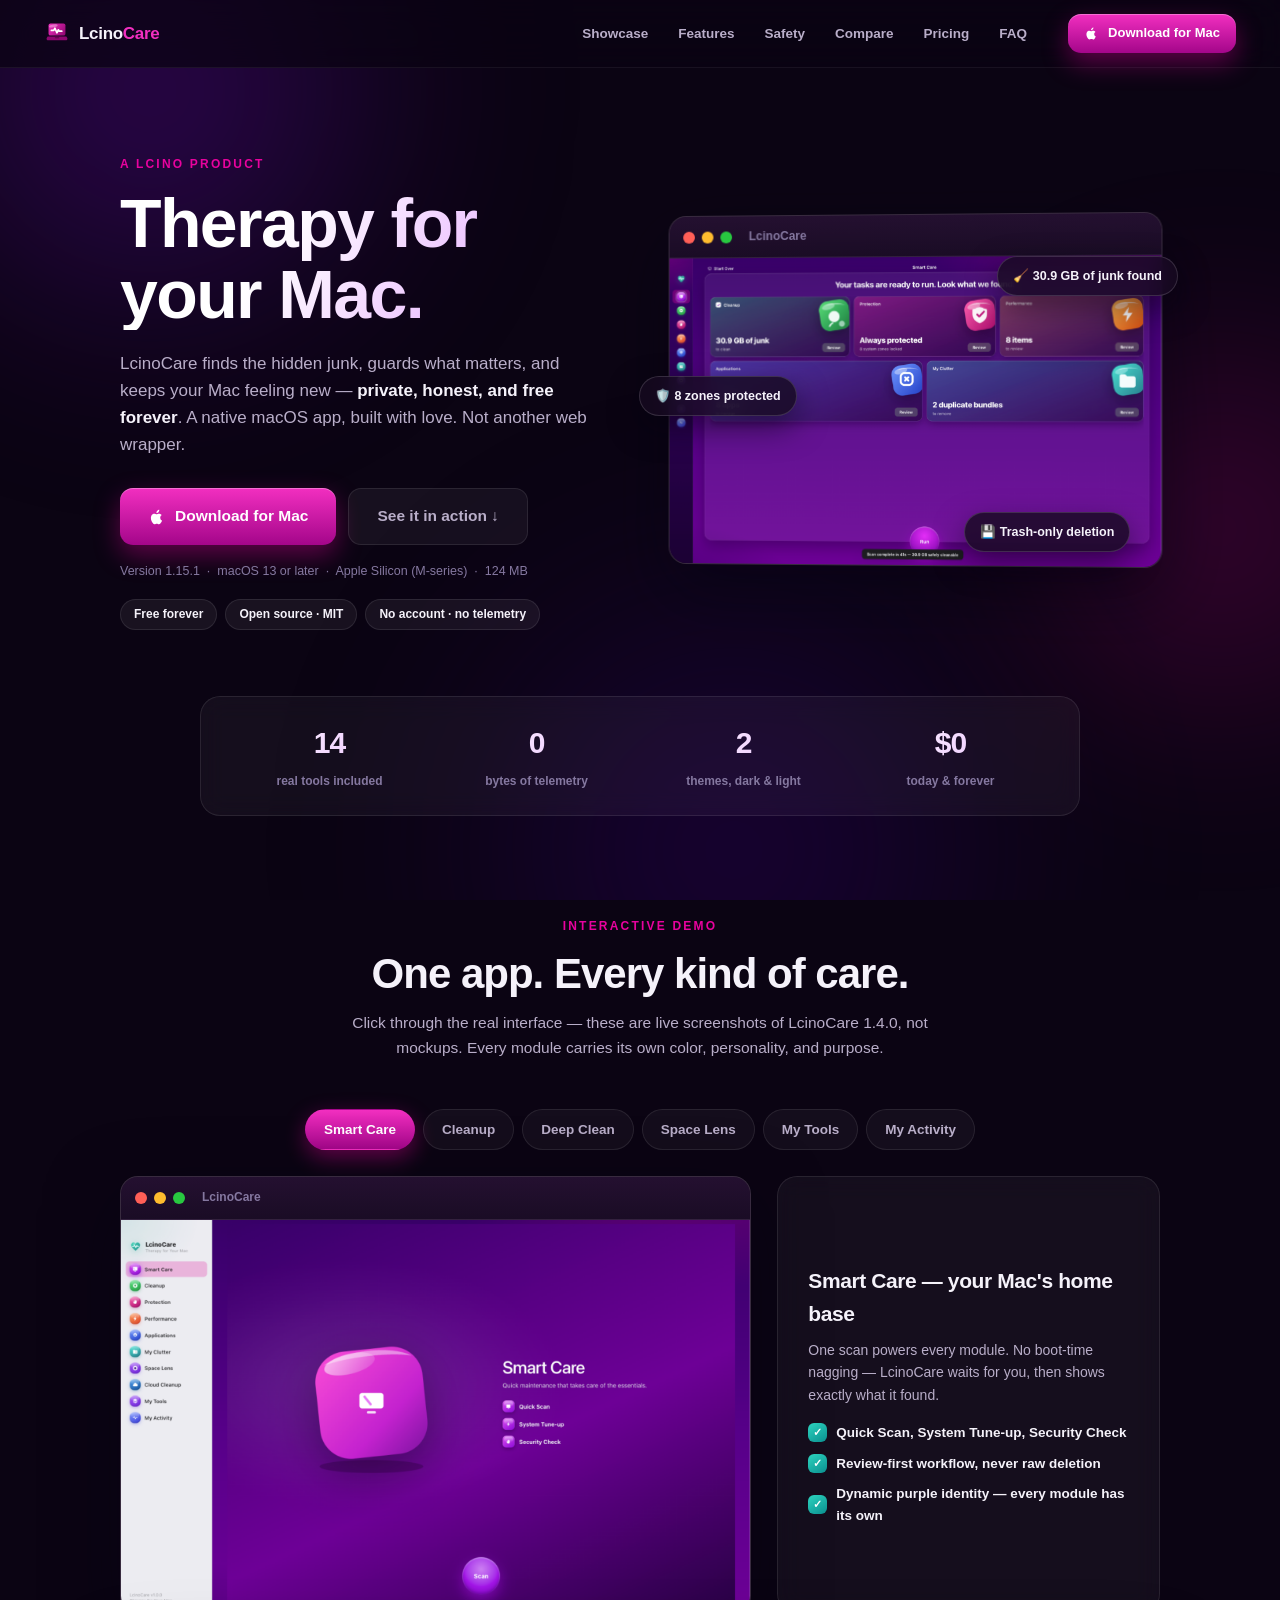
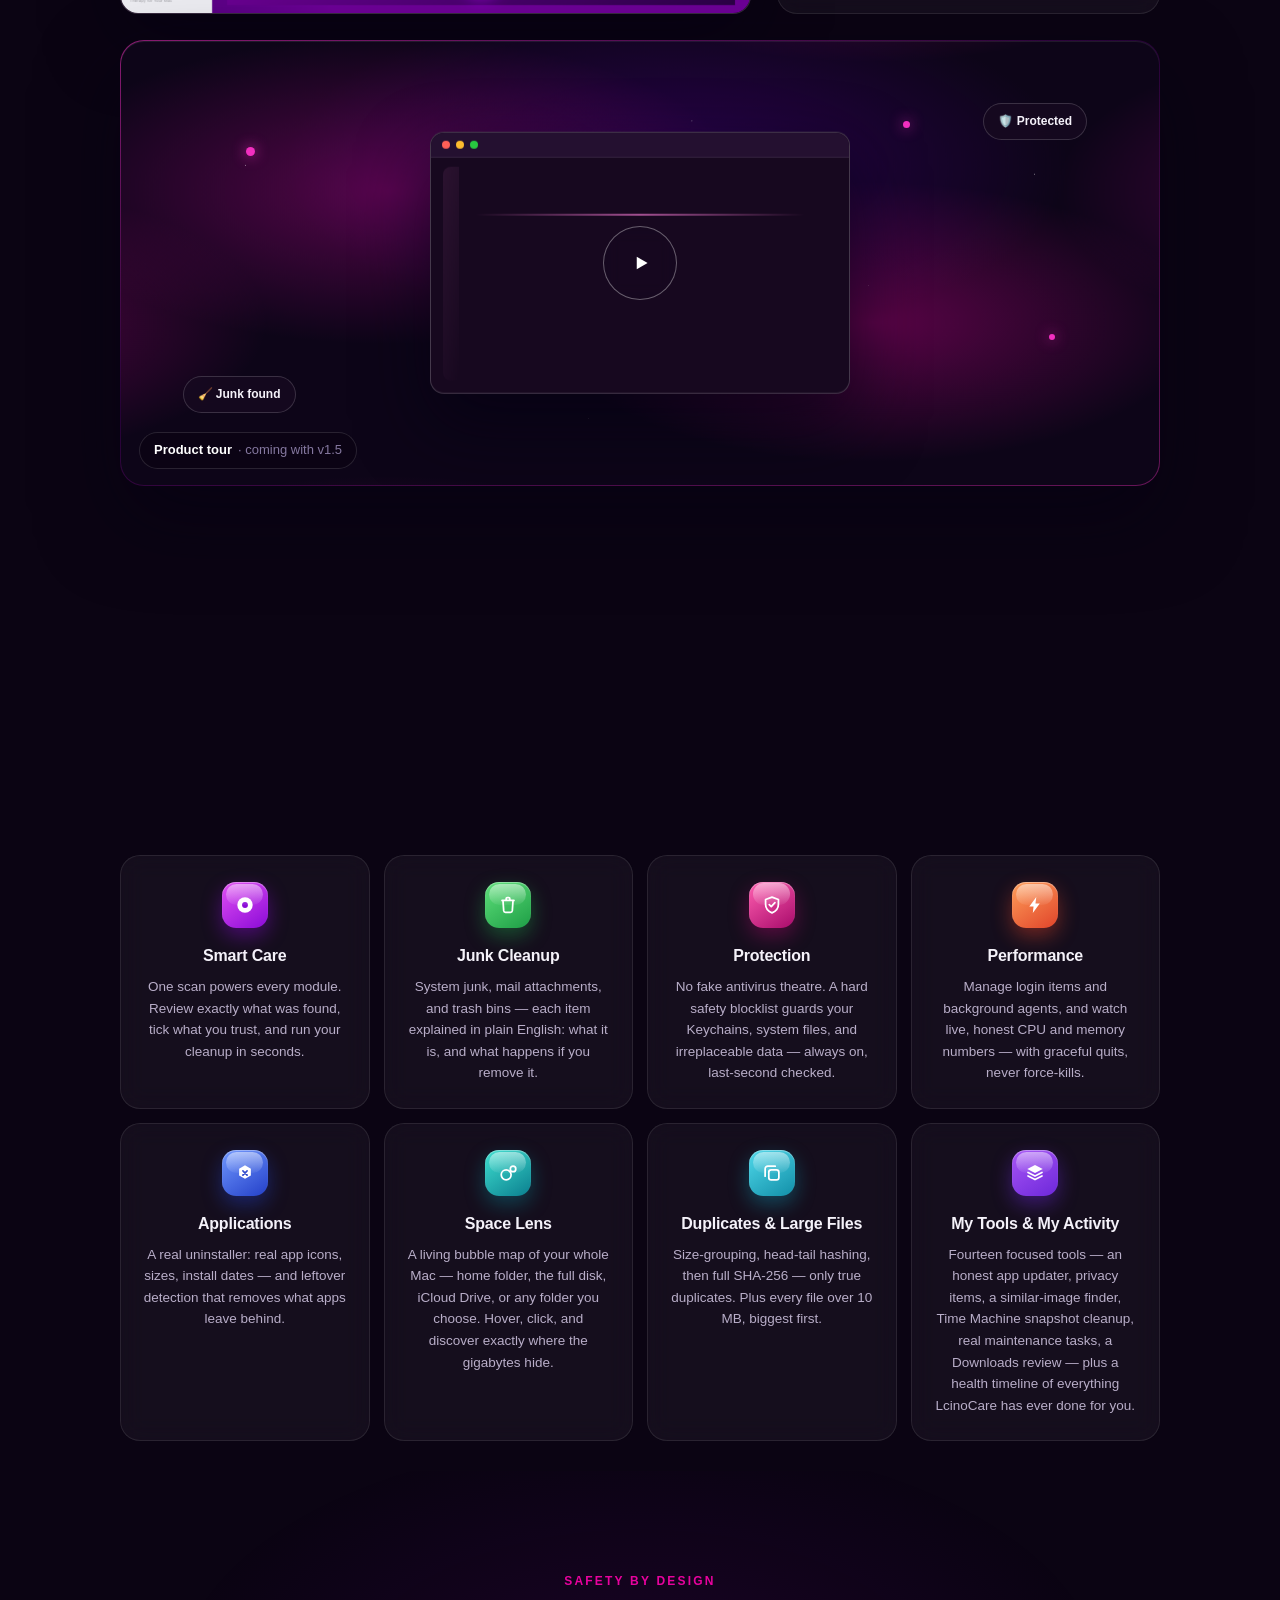
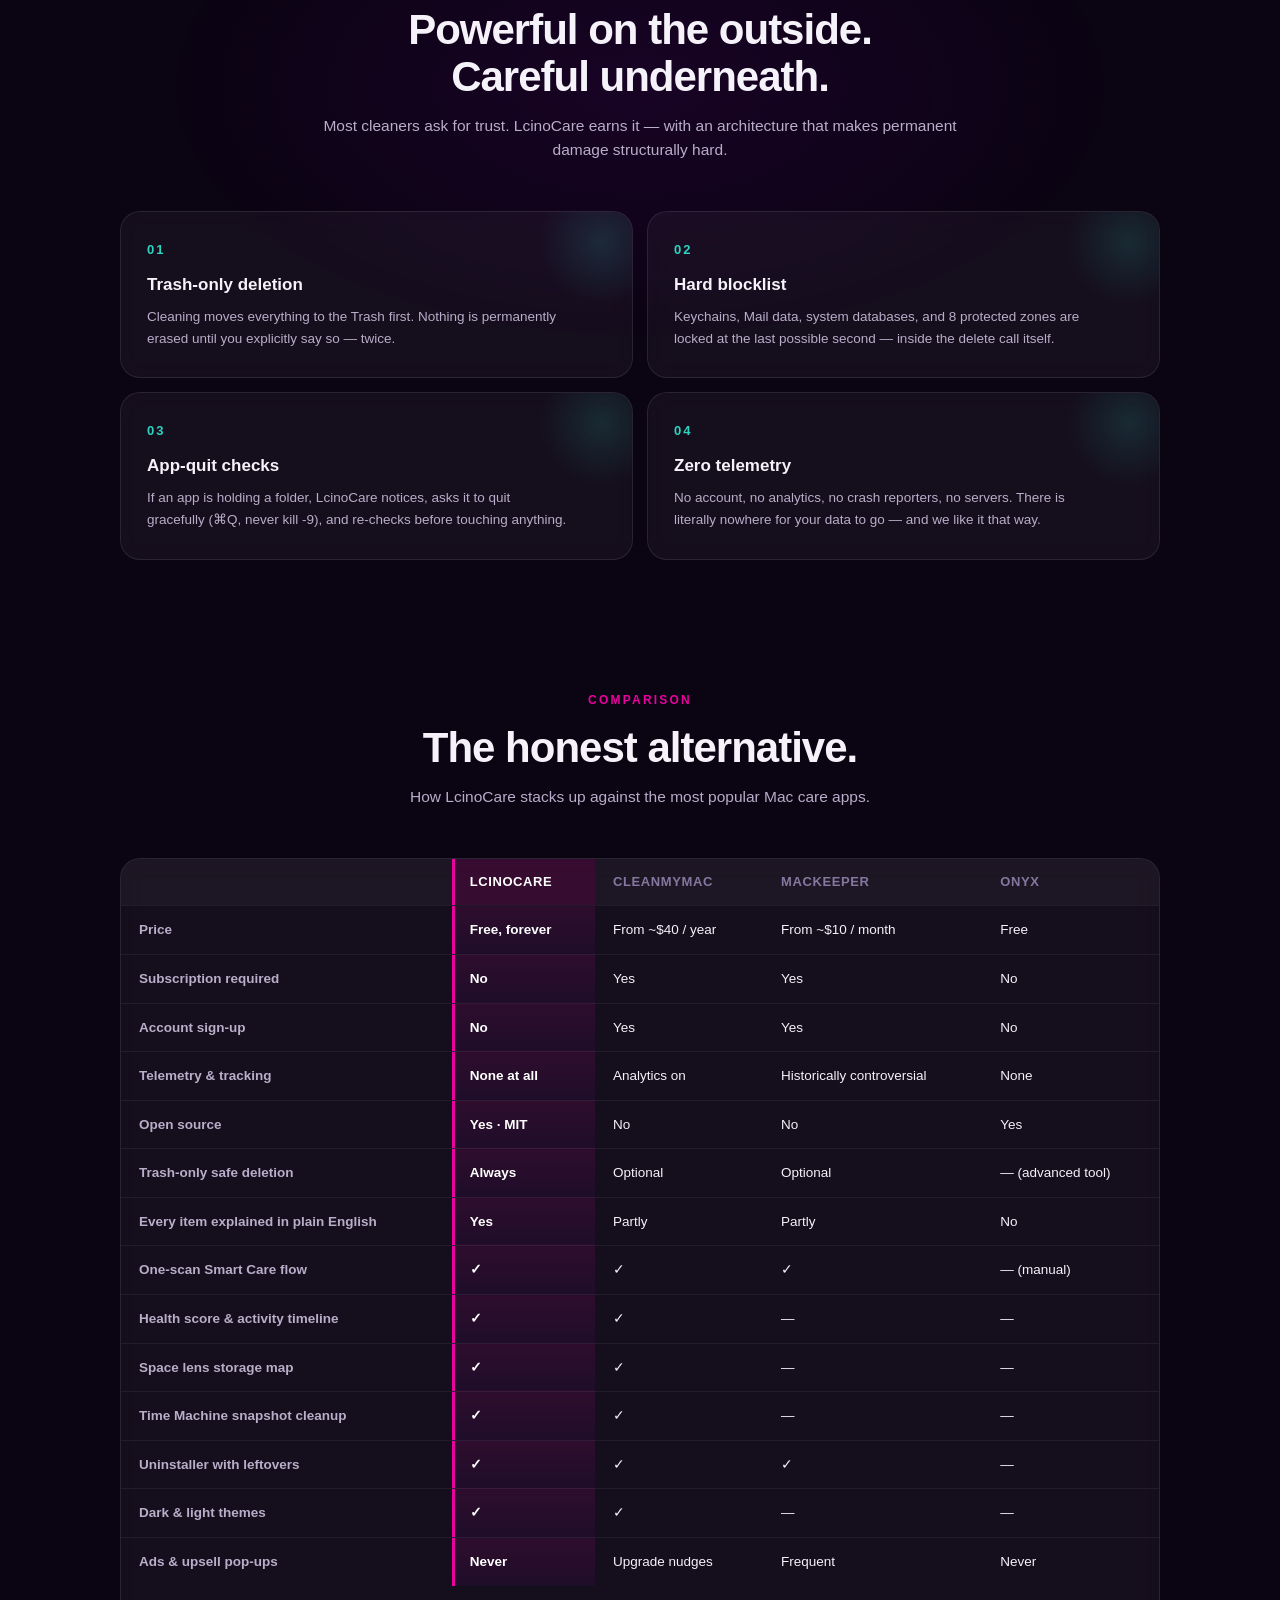
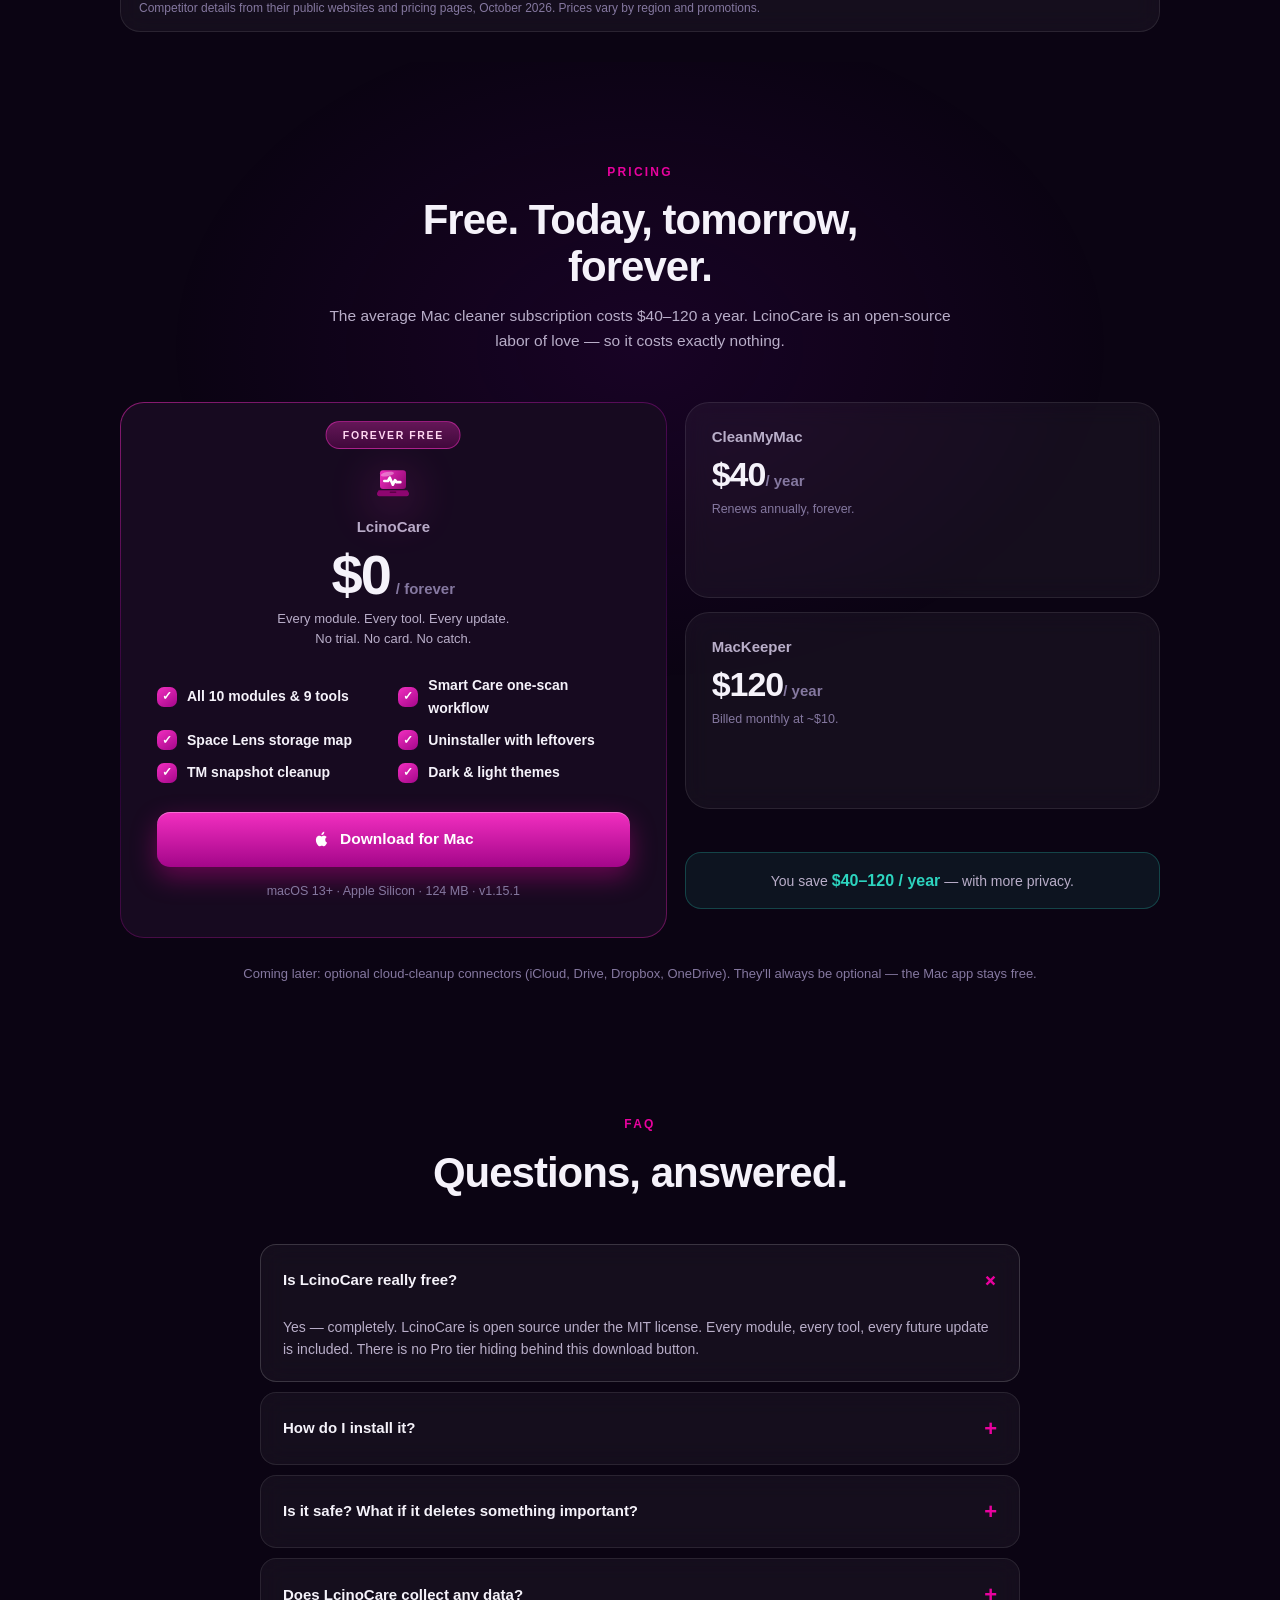
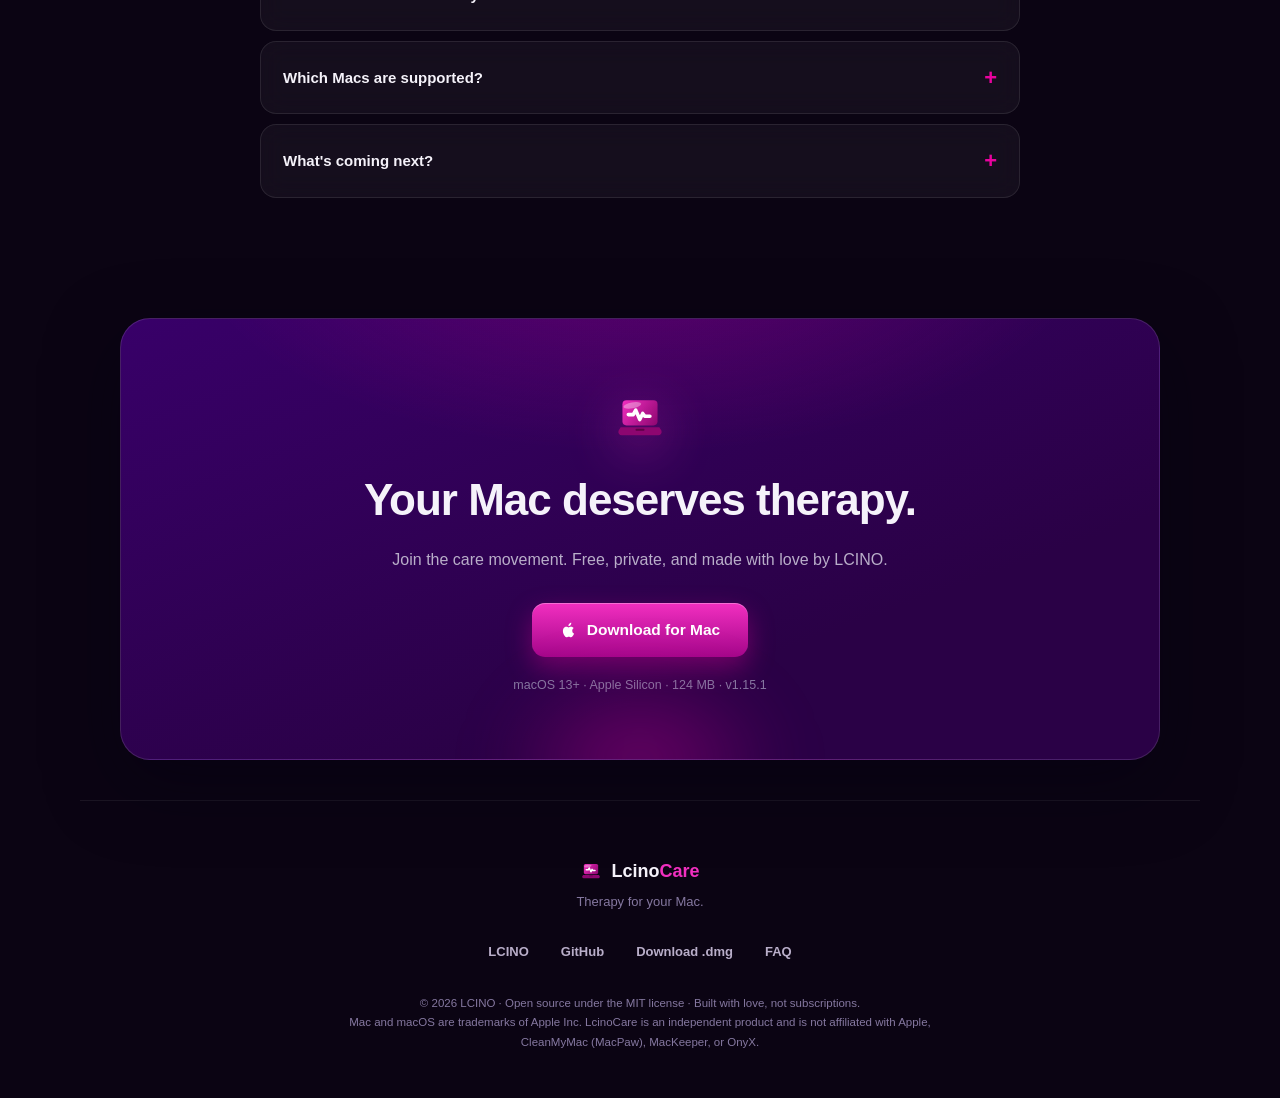
==== commit 6e22a260: "Site: v1.15.1" ====
--- a/public/index.html
+++ b/public/index.html
@@ -55,7 +55,7 @@
         </a>
         <a class="btn btn-ghost btn-lg" href="#showcase">See it in action ↓</a>
       </div>
-      <div class="hero-meta reveal">Version 1.15.0 &nbsp;·&nbsp; macOS 13 or later &nbsp;·&nbsp; Apple Silicon (M-series) &nbsp;·&nbsp; 124 MB</div>
+      <div class="hero-meta reveal">Version 1.15.1 &nbsp;·&nbsp; macOS 13 or later &nbsp;·&nbsp; Apple Silicon (M-series) &nbsp;·&nbsp; 124 MB</div>
       <div class="hero-badges reveal">
         <span class="badge">Free forever</span>
         <span class="badge">Open source · MIT</span>
@@ -321,7 +321,7 @@
           <svg width="18" height="18" viewBox="0 0 24 24" fill="currentColor" aria-hidden="true"><path d="M16.3 12.9c0-2.3 1.9-3.4 2-3.5-1.1-1.6-2.8-1.8-3.4-1.8-1.4-.1-2.8.9-3.5.9-.7 0-1.8-.8-3-.8-1.5 0-3 .9-3.8 2.3-1.6 2.8-.4 7 1.2 9.3.8 1.1 1.7 2.3 2.9 2.3 1.2 0 1.6-.7 3-.7 1.4 0 1.8.8 3 .7 1.2 0 2-1.1 2.8-2.2.9-1.3 1.3-2.5 1.3-2.6-.1 0-2.5-1-2.5-3.9zM14.1 5.3c.6-.8 1.1-1.9 1-3-1 0-2.1.7-2.8 1.5-.6.7-1.2 1.8-1 2.9 1.1 0 2.2-.6 2.8-1.4z"/></svg>
           Download for Mac
         </a>
-        <p class="p-note">macOS 13+ · Apple Silicon · 124 MB · v1.15.0</p>
+        <p class="p-note">macOS 13+ · Apple Silicon · 124 MB · v1.15.1</p>
       </div>
       <div class="price-side">
         <div class="price-card mini">
@@ -398,7 +398,7 @@
         <svg width="18" height="18" viewBox="0 0 24 24" fill="currentColor" aria-hidden="true"><path d="M16.3 12.9c0-2.3 1.9-3.4 2-3.5-1.1-1.6-2.8-1.8-3.4-1.8-1.4-.1-2.8.9-3.5.9-.7 0-1.8-.8-3-.8-1.5 0-3 .9-3.8 2.3-1.6 2.8-.4 7 1.2 9.3.8 1.1 1.7 2.3 2.9 2.3 1.2 0 1.6-.7 3-.7 1.4 0 1.8.8 3 .7 1.2 0 2-1.1 2.8-2.2.9-1.3 1.3-2.5 1.3-2.6-.1 0-2.5-1-2.5-3.9zM14.1 5.3c.6-.8 1.1-1.9 1-3-1 0-2.1.7-2.8 1.5-.6.7-1.2 1.8-1 2.9 1.1 0 2.2-.6 2.8-1.4z"/></svg>
         Download for Mac
       </a>
-      <p class="cta-meta">macOS 13+ · Apple Silicon · 124 MB · v1.15.0</p>
+      <p class="cta-meta">macOS 13+ · Apple Silicon · 124 MB · v1.15.1</p>
     </div>
   </section>
 
